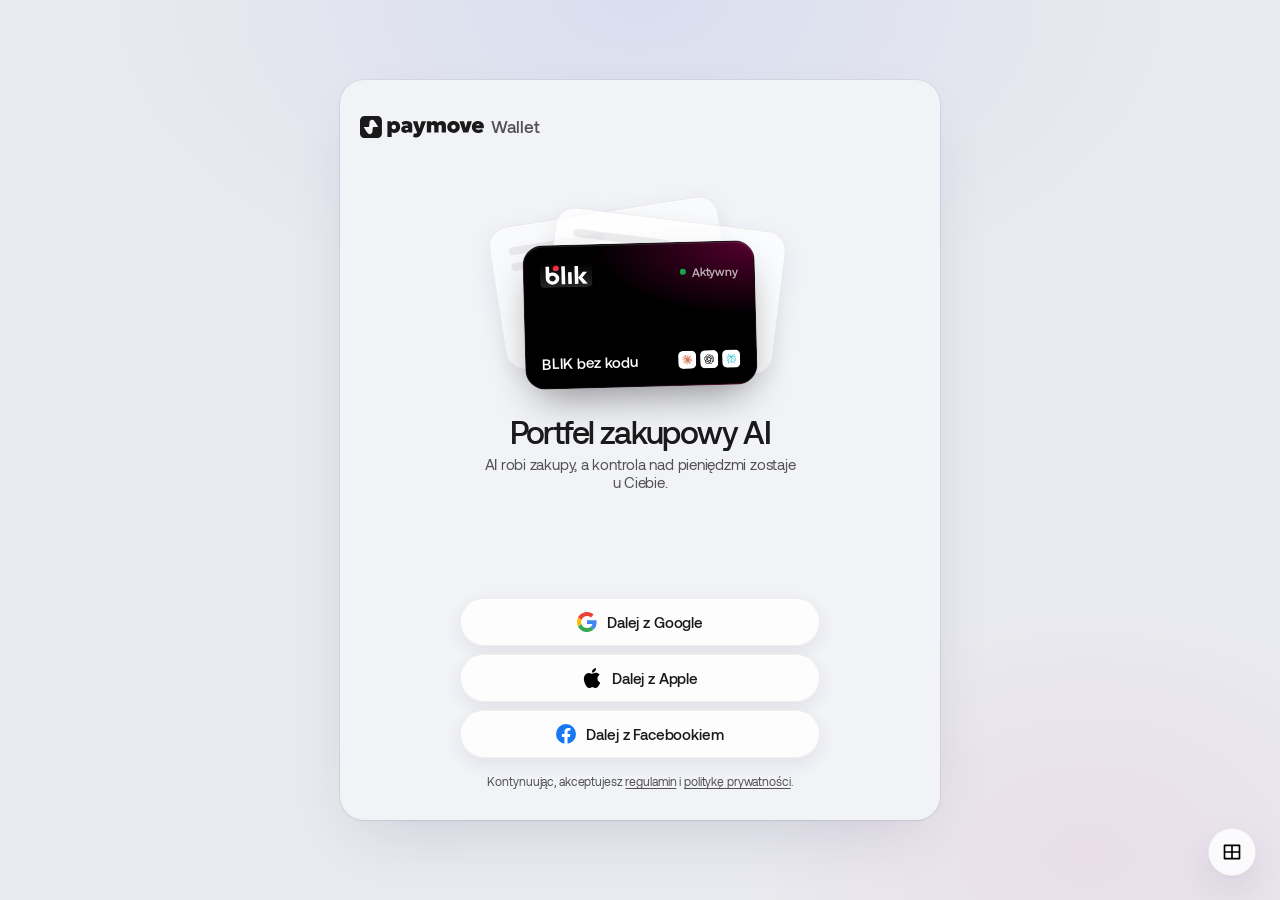
==== index.html @ 9ecf7378 "t416: finalny polish UI - kontrast bledow (token error), focus ring, tap targety, typografia PL (nbs" ====
<!DOCTYPE html>
<html lang="pl" data-typo="b">
<head>
<meta charset="utf-8">
<meta http-equiv="Cache-Control" content="no-cache, no-store, must-revalidate">
<meta http-equiv="Pragma" content="no-cache">
<meta http-equiv="Expires" content="0">
<meta name="viewport" content="width=device-width, initial-scale=1, viewport-fit=cover, interactive-widget=resizes-content">
<meta name="theme-color" content="#f2f3f7">
<meta name="robots" content="noindex, nofollow">
<meta name="description" content="Paymove Wallet: logowanie, onboarding z BLIK, portfel, historia zakupów botów, zwroty i limity.">
<title>Paymove Wallet</title>
<link rel="icon" type="image/svg+xml" href="assets/logos/sygnet.svg">
<link rel="stylesheet" href="css/fonts.css?v=1795222939">
<link rel="stylesheet" href="css/tokens.css?v=1795222939">
<link rel="stylesheet" href="css/typography.css?v=1795222939">
<link rel="stylesheet" href="css/base.css?v=1795222939">
<link rel="stylesheet" href="css/shell.css?v=1795222939">
<link rel="stylesheet" href="css/cards.css?v=1795222939">
<link rel="stylesheet" href="css/actions.css?v=1795222939">
<link rel="stylesheet" href="css/forms.css?v=1795222939">
<link rel="stylesheet" href="css/feedback.css?v=1795222939">
<link rel="stylesheet" href="css/chrome.css?v=1795222939">
<link rel="stylesheet" href="css/touch.css?v=1795222939">
<link rel="stylesheet" href="css/responsive.css?v=1795222939">
<link rel="stylesheet" href="css/animations.css?v=1795222939">
<link rel="stylesheet" href="css/shot.css?v=1795222939">
<link rel="stylesheet" href="css/checkout.css?v=1795222939">
<link rel="stylesheet" href="css/blik-button.css?v=1795222939">
<link rel="stylesheet" href="css/mobile-sheets.css?v=1795222939">
<link rel="stylesheet" href="css/mobile-onboarding.css?v=1795222939">
<link rel="stylesheet" href="css/mobile.css?v=1795222939">
<link rel="stylesheet" href="css/app-shell.css?v=1795222939">
<link rel="stylesheet" href="css/screens/auth.css?v=1795222939">
<link rel="stylesheet" href="css/screens/portfel.css?v=1795222939">
<link rel="stylesheet" href="css/screens/dane.css?v=1795222939">
<link rel="stylesheet" href="css/screens/historia.css?v=1795222939">
<link rel="stylesheet" href="css/screens/boty.css?v=1795222939">
<link rel="stylesheet" href="css/screens/limity.css?v=1795222939">
<link rel="stylesheet" href="css/screens/zakupy.css?v=1795222939">
<link rel="stylesheet" href="css/spacing.css?v=1795222939">
<link rel="stylesheet" href="css/motion.css?v=1795222939">
<link rel="stylesheet" href="css/polish.css?v=1795222939">
<link rel="stylesheet" href="css/onboarding-legacy.css?v=1795222939">
<script>
  /* Tryb zrzutów: ?shot=1 wyłącza animacje i panel Stany jeszcze przed pierwszym renderem */
  (function () {
    var q = location.search || '';
    if (/[?&]shot=1(&|$)/.test(q)) document.documentElement.classList.add('is-shot');
    else document.documentElement.classList.add('is-booting');
    /* Wariant typografii: ?typo=a|b|c (zapamiętany w sessionStorage), domyślnie z data-typo na <html> */
    var m = q.match(/[?&]typo=([abc])(&|$)/), t = null;
    try { if (m) sessionStorage.setItem('pm-typo', m[1]); t = sessionStorage.getItem('pm-typo'); } catch (e) { t = m && m[1]; }
    if (t) document.documentElement.setAttribute('data-typo', t);
  })();
</script>
</head>
<body>
<div id="app" class="app" data-app>
  <noscript>
    <div class="noscript">Prototyp wymaga włączonego JavaScriptu.</div>
  </noscript>
</div>

<script type="importmap">
  {
    "imports": {
      "./js/main.js": "./js/main.js?v=1795222939",
      "./js/data.js": "./js/data.js?v=1795222939",
      "./js/core/behaviors.js": "./js/core/behaviors.js?v=1795222939",
      "./js/core/components.js": "./js/core/components.js?v=1795222939",
      "./js/core/env.js": "./js/core/env.js?v=1795222939",
      "./js/core/events.js": "./js/core/events.js?v=1795222939",
      "./js/core/index.js": "./js/core/index.js?v=1795222939",
      "./js/core/motion.js": "./js/core/motion.js?v=1795222939",
      "./js/core/polish.js": "./js/core/polish.js?v=1795222939",
      "./js/core/overlay.js": "./js/core/overlay.js?v=1795222939",
      "./js/core/pm.js": "./js/core/pm.js?v=1795222939",
      "./js/core/router.js": "./js/core/router.js?v=1795222939",
      "./js/core/shell.js": "./js/core/shell.js?v=1795222939",
      "./js/core/state.js": "./js/core/state.js?v=1795222939",
      "./js/core/timers.js": "./js/core/timers.js?v=1795222939",
      "./js/core/util.js": "./js/core/util.js?v=1795222939",
      "./js/screens/auth.js": "./js/screens/auth.js?v=1795222939",
      "./js/screens/boty.js": "./js/screens/boty.js?v=1795222939",
      "./js/screens/dane.js": "./js/screens/dane.js?v=1795222939",
      "./js/screens/historia.js": "./js/screens/historia.js?v=1795222939",
      "./js/screens/limity.js": "./js/screens/limity.js?v=1795222939",
      "./js/screens/portfel.js": "./js/screens/portfel.js?v=1795222939",
      "./js/screens/zakupy.js": "./js/screens/zakupy.js?v=1795222939"
    }
  }
</script>
<script>
  /* import map (cache busting modułów) wymaga Safari 16.4+ / Chrome 89+ */
  if (!(window.HTMLScriptElement && HTMLScriptElement.supports && HTMLScriptElement.supports('importmap'))) {
    document.addEventListener('DOMContentLoaded', function () {
      document.getElementById('app').innerHTML = '<div class="noscript">Ta przeglądarka jest za stara. Zaktualizuj system lub użyj nowszej przeglądarki.</div>';
    });
  }
</script>
<link rel="modulepreload" href="js/data.js?v=1795222939">
<link rel="modulepreload" href="js/core/behaviors.js?v=1795222939">
<link rel="modulepreload" href="js/core/components.js?v=1795222939">
<link rel="modulepreload" href="js/core/env.js?v=1795222939">
<link rel="modulepreload" href="js/core/events.js?v=1795222939">
<link rel="modulepreload" href="js/core/index.js?v=1795222939">
<link rel="modulepreload" href="js/core/motion.js?v=1795222939">
<link rel="modulepreload" href="js/core/polish.js?v=1795222939">
<link rel="modulepreload" href="js/core/overlay.js?v=1795222939">
<link rel="modulepreload" href="js/core/pm.js?v=1795222939">
<link rel="modulepreload" href="js/core/router.js?v=1795222939">
<link rel="modulepreload" href="js/core/shell.js?v=1795222939">
<link rel="modulepreload" href="js/core/state.js?v=1795222939">
<link rel="modulepreload" href="js/core/timers.js?v=1795222939">
<link rel="modulepreload" href="js/core/util.js?v=1795222939">
<link rel="modulepreload" href="js/screens/auth.js?v=1795222939">
<link rel="modulepreload" href="js/screens/boty.js?v=1795222939">
<link rel="modulepreload" href="js/screens/dane.js?v=1795222939">
<link rel="modulepreload" href="js/screens/historia.js?v=1795222939">
<link rel="modulepreload" href="js/screens/limity.js?v=1795222939">
<link rel="modulepreload" href="js/screens/portfel.js?v=1795222939">
<link rel="modulepreload" href="js/screens/zakupy.js?v=1795222939">
<script type="module" src="js/main.js?v=1795222939"></script>
</body>
</html>
---- css/fonts.css ----
/* Fonty (Aeonik, IBM Plex Mono) */
/* ---------- fonty ---------- */
@font-face{font-family:"Aeonik";src:url("../fonts/Aeonik-Regular.woff2") format("woff2");font-weight:400;font-style:normal;font-display:swap}
@font-face{font-family:"Aeonik";src:url("../fonts/Aeonik-Medium.woff2") format("woff2");font-weight:500;font-style:normal;font-display:swap}
@font-face{font-family:"Aeonik";src:url("../fonts/Aeonik-Bold.woff2") format("woff2");font-weight:700;font-style:normal;font-display:swap}
@font-face{font-family:"IBM Plex Mono";src:url("../fonts/IBMPlexMono-Medium.ttf") format("truetype");font-weight:500;font-style:normal;font-display:swap}
@font-face{font-family:"IBM Plex Mono";src:url("../fonts/IBMPlexMono-SemiBold.ttf") format("truetype");font-weight:600;font-style:normal;font-display:swap}
@font-face{font-family:"IBM Plex Mono";src:url("../fonts/IBMPlexMono-Bold.ttf") format("truetype");font-weight:700;font-style:normal;font-display:swap}
---- css/tokens.css ----
/* Tokeny designu Paymove: kolory, cienie, promienie, kroje (custom properties) */
/* ---------- tokeny ---------- */
:root{
  --bg:#f2f3f7;
  --stage:#e9eaef;
  --card:rgba(255,255,255,.55);
  --card-hover:rgba(255,255,255,.75);
  --sheet:rgba(255,255,255,.72);
  --input:rgba(118,118,128,.08);
  --input-strong:rgba(118,118,128,.14);
  --chip:rgba(118,118,128,.12);
  --chip-hover:rgba(118,118,128,.18);
  --tp:#1a1a1a;
  --ts:#8e8e93;
  --cta:#1a1a1a;
  --on-cta:#ffffff;
  --ring:#8e8e93;
  --border:rgba(26,26,26,.06);
  --divider:rgba(0,0,0,.07);
  --tile-border:#ececef;
  --track:#d8d9de;
  --ok:#16a34a;
  --ok-tint:rgba(22,163,74,.12);
  --warn:#f26b2a;
  --warn-tint:rgba(242,107,42,.12);
  --err:#e5322d;
  --err-tint:rgba(229,50,45,.10);
  --accent:#2050f5;
  --accent-tint:rgba(32,80,245,.10);
  --off:#c7c7cc;
  --shadow-card:0 8px 24px rgba(31,41,82,.08),inset 0 1px 0 rgba(255,255,255,.8);
  --shadow-btn:0 6px 18px rgba(31,41,82,.08),inset 0 1px 0 rgba(255,255,255,.8);
  --shadow-cta:0 8px 20px rgba(0,0,0,.22),inset 0 1px 0 rgba(255,255,255,.25);
  --shadow-phone:0 0 0 1px var(--border),0 1px 2px rgba(31,41,82,.06),0 24px 48px -16px rgba(31,41,82,.16);
  --shadow-float:0 1px 2px rgba(31,41,82,.06),0 16px 40px -8px rgba(31,41,82,.22);
  --cta-grad:linear-gradient(180deg,#3a3a3e 0%,#0b0b0d 100%);
  --sans:"Aeonik","Helvetica Neue",Arial,sans-serif;
  --mono:"IBM Plex Mono",ui-monospace,Menlo,monospace;
  --r-pill:555px;--r-sheet:38px;--r-back:29px;--r-card:20px;--r-input:14px;--r-thumb:12px;--r-tile:10px;
  /* typografia: --t-<rozmiar>-<waga>-<interlinia> (Aeonik), --tm-... (IBM Plex Mono) */
  --t-12-500-16:500 12px/16px var(--sans);
  --t-13-400-18:400 13px/18px var(--sans);
  --t-14-400-20:400 14px/20px var(--sans);
  --t-14-500-20:500 14px/20px var(--sans);
  --t-15-400-22:400 15px/22px var(--sans);
  --t-15-500-20:500 15px/20px var(--sans);
  --t-16-400-22:400 16px/22px var(--sans);
  --t-16-500-22:500 16px/22px var(--sans);
  --t-18-500-24:500 18px/24px var(--sans);
  --tm-11-500-14:500 11px/14px var(--mono);
  --tm-11-500-16:500 11px/16px var(--mono);
  --tm-12-500-16:500 12px/16px var(--mono);
  /* ruch */
  --ease-out:cubic-bezier(.2,.8,.2,1);
  --ico-red:invert(25%) sepia(86%) saturate(3200%) hue-rotate(350deg) brightness(92%) contrast(95%);
  --ico-green:invert(45%) sepia(76%) saturate(560%) hue-rotate(95deg) brightness(92%) contrast(90%);
  --ico-orange:invert(55%) sepia(80%) saturate(1900%) hue-rotate(345deg) brightness(98%) contrast(92%);
  --ico-blue:invert(23%) sepia(93%) saturate(4385%) hue-rotate(229deg) brightness(97%) contrast(98%);
  --ico-grey:invert(62%) sepia(5%) saturate(300%) hue-rotate(200deg) brightness(92%);
}
---- css/typography.css ----
/* Typografia: tokeny ról tekstu, warianty A/B/C (html[data-typo]) – opis: ds-typografia/design-system.md */
:root{
/* kolory hierarchii z /workspace/figma/colors/tokens.json, motyw Porcelain Metal (text-secondary 7.3:1, text-tertiary 5.3:1 na #f2f3f7) */
--text-secondary:#525256;--text-tertiary:#68696C;
--tx-1:var(--tp);--tx-2:var(--text-secondary);--tx-3:var(--text-tertiary);--ts:var(--tx-2);
--t-display:500 40px/40px var(--sans);--tr-display:-0.06em;
--t-h1:500 32px/32px var(--sans);--tr-h1:-0.06em;
--t-h2:500 24px/24px var(--sans);--tr-h2:-0.06em;
--t-title:500 16px/19px var(--sans);--tr-title:-0.02em;
--t-callout:400 16px/19px var(--sans);--tr-callout:-0.02em;
--t-body:400 14px/17px var(--sans);--tr-body:-0.02em;
--t-body-strong:500 14px/17px var(--sans);--tr-body-strong:-0.02em;
--t-caption:400 12px/14px var(--sans);--tr-caption:-0.02em;
--t-label:500 12px/14px var(--sans);--tr-label:-0.02em;
--t-eyebrow:500 14px/17px var(--sans);--tr-eyebrow:-0.02em;
--t-amount-xl:500 40px/40px var(--sans);--tr-amount-xl:-0.06em;
--t-amount:500 16px/19px var(--sans);--tr-amount:-0.02em;
--t-amount-sm:500 40px/40px var(--sans);--tr-amount-sm:-0.06em;
--t-code:500 16px/20px var(--mono);--tr-code:0.02em;
--t-code-lg:500 24px/28px var(--mono);--tr-code-lg:0.04em;
--t-code-sm:500 13px/16px var(--mono);--tr-code-sm:0.02em;
--t-btn:500 16px/22px var(--sans);--tr-btn:-0.02em;
--t-btn-sm:500 14px/20px var(--sans);--tr-btn-sm:-0.02em;
--t-tab:500 12px/16px var(--sans);--tr-tab:-0.02em;
--t-input:400 16px/22px var(--sans);--tr-input:-0.02em;
}
html[data-typo="b"]{
--t-display:500 32px/32px var(--sans);--tr-display:-0.05em;
--t-h1:500 24px/24px var(--sans);--tr-h1:-0.04em;
--t-h2:500 18px/20px var(--sans);--tr-h2:-0.03em;
--t-title:500 15px/18px var(--sans);--tr-title:-0.02em;
--t-callout:400 15px/18px var(--sans);--tr-callout:-0.015em;
--t-body:400 14px/17px var(--sans);--tr-body:-0.01em;
--t-body-strong:500 14px/17px var(--sans);--tr-body-strong:-0.01em;
--t-caption:400 12px/14px var(--sans);--tr-caption:-0.01em;
--t-label:500 12px/14px var(--sans);--tr-label:-0.01em;
--t-eyebrow:500 12px/14px var(--sans);--tr-eyebrow:0em;
--t-amount-xl:500 32px/32px var(--sans);--tr-amount-xl:-0.05em;
--t-amount:500 15px/18px var(--sans);--tr-amount:-0.02em;
--t-amount-sm:500 32px/32px var(--sans);--tr-amount-sm:-0.05em;
--t-code:500 16px/20px var(--mono);--tr-code:0.02em;
--t-code-lg:500 22px/26px var(--mono);--tr-code-lg:0.04em;
--t-code-sm:500 12px/16px var(--mono);--tr-code-sm:0.02em;
--t-btn:500 15px/22px var(--sans);--tr-btn:-0.01em;
--t-btn-sm:500 14px/20px var(--sans);--tr-btn-sm:-0.01em;
--t-tab:500 12px/16px var(--sans);--tr-tab:-0.01em;
--t-input:400 16px/22px var(--sans);--tr-input:-0.01em;
}
html[data-typo="c"]{
--t-display:500 48px/48px var(--sans);--tr-display:-0.06em;
--t-h1:500 36px/36px var(--sans);--tr-h1:-0.05em;
--t-h2:500 24px/26px var(--sans);--tr-h2:-0.04em;
--t-title:500 16px/20px var(--sans);--tr-title:-0.02em;
--t-callout:400 16px/22px var(--sans);--tr-callout:-0.01em;
--t-body:400 14px/20px var(--sans);--tr-body:-0.01em;
--t-body-strong:500 14px/20px var(--sans);--tr-body-strong:-0.01em;
--t-caption:400 11px/14px var(--sans);--tr-caption:0.01em;
--t-label:500 12px/16px var(--sans);--tr-label:0em;
--t-eyebrow:500 11px/14px var(--mono);--tr-eyebrow:0.06em;
--t-amount-xl:500 48px/48px var(--sans);--tr-amount-xl:-0.06em;
--t-amount:500 16px/20px var(--sans);--tr-amount:-0.02em;
--t-amount-sm:500 24px/24px var(--sans);--tr-amount-sm:-0.04em;
--t-code:500 16px/20px var(--mono);--tr-code:0.02em;
--t-code-lg:500 28px/32px var(--mono);--tr-code-lg:0.06em;
--t-code-sm:500 12px/16px var(--mono);--tr-code-sm:0.02em;
--t-btn:500 16px/22px var(--sans);--tr-btn:-0.01em;
--t-btn-sm:500 14px/20px var(--sans);--tr-btn-sm:-0.01em;
--t-tab:500 12px/16px var(--sans);--tr-tab:0em;
--t-input:400 16px/22px var(--sans);--tr-input:-0.01em;
}
---- css/base.css ----
/* Reset i baza */
/* ---------- baza ---------- */
*{box-sizing:border-box}
html,body{margin:0;height:100%;background:var(--bg)}
body{font-family:var(--sans);color:var(--tp);-webkit-font-smoothing:antialiased;-moz-osx-font-smoothing:grayscale;-webkit-tap-highlight-color:transparent;overflow:hidden}
button,input,textarea,select,output{font-family:inherit;color:inherit}
button{cursor:pointer}
a{color:inherit}
img{display:block;max-width:100%}
h1,h2,h3,p{margin:0}
.noscript{padding:24px;font:var(--t-title);letter-spacing:var(--tr-title)}
:focus-visible{outline:2px solid var(--tp);outline-offset:2px}
::selection{background:rgba(26,26,26,.12)}
.sr-only{position:absolute;width:1px;height:1px;padding:0;margin:-1px;overflow:hidden;clip:rect(0,0,0,0);white-space:nowrap;border:0}
/* brak opóźnienia dotyku i podwójnego tapnięcia-zoomu na kontrolkach */
a,button,input,select,textarea,label,[role="button"],[role="switch"]{touch-action:manipulation}
---- css/shell.css ----
/* Shell: stage, device, view, nagłówek, treść */
/* ---------- shell ---------- */
.app{position:relative;min-height:100%;height:100%}
.stage{position:relative;height:100%;display:flex;flex-direction:column;align-items:center}
.device{position:relative;width:100%;height:100%;display:flex;flex-direction:column;overflow:hidden;background:var(--bg);isolation:isolate}
.statusbar{flex:none;height:max(12px,env(safe-area-inset-top));display:flex;align-items:center;justify-content:space-between;padding:0 28px 0 36px}
.statusbar>*{visibility:hidden}
.show-statusbar .statusbar>*{visibility:visible}
.sb-time{font:500 17px/22px var(--sans);letter-spacing:-.01em}
.sb-icons{display:flex;align-items:center;gap:6px}
.view{position:relative;flex:1;min-height:0;display:flex;flex-direction:column}
.screen{position:relative;flex:1;min-height:0;display:flex;flex-direction:column}
/* fade ekranu tylko przy starcie aplikacji; przy zmianie ekranu bez przyciemnienia (miganie) */
.is-booting .screen{animation:pm-fade .22s ease both}
.screen--ok{background:radial-gradient(120% 55% at 50% 0%,rgba(22,163,74,.14) 0%,rgba(22,163,74,0) 62%),var(--bg)}
.screen--fail{background:radial-gradient(120% 55% at 50% 0%,rgba(229,50,45,.12) 0%,rgba(229,50,45,0) 62%),var(--bg)}
.screen--pending{background:radial-gradient(120% 55% at 50% 0%,rgba(242,107,42,.12) 0%,rgba(242,107,42,0) 62%),var(--bg)}
.screen--accent{background:radial-gradient(120% 55% at 50% 0%,rgba(32,80,245,.12) 0%,rgba(106,207,251,.08) 40%,rgba(255,255,255,0) 66%),var(--bg)}

/* nagłówek z logo */
.hdr{flex:none;display:flex;align-items:center;gap:12px;height:48px;padding:0 16px}
.hdr-logo{height:18px;width:auto}
.hdr-back{width:36px;height:36px;flex:none;border-radius:50%;display:grid;place-items:center;border:1px solid var(--border);background:var(--card);box-shadow:var(--shadow-btn);text-decoration:none}
.hdr-back:hover{background:var(--card-hover)}
.hdr .ex-tag{margin-left:auto}
.ex-tag{font:var(--tm-11-500-16);letter-spacing:.02em;color:var(--ts);white-space:nowrap}

/* treść */
.content{flex:1;min-height:0;overflow-y:auto;overflow-x:hidden;padding:8px 16px 24px;display:flex;flex-direction:column;gap:16px;scrollbar-width:none;-webkit-overflow-scrolling:touch;overscroll-behavior:contain}
.content::-webkit-scrollbar{display:none}
.content--center{justify-content:center}
.content--top{padding-top:24px}
.title{font:var(--t-h1);letter-spacing:var(--tr-h1)}
.title-row{display:flex;align-items:center;justify-content:space-between;gap:12px}
.lead-text{font:var(--t-callout);letter-spacing:var(--tr-callout);color:var(--ts)}
.display{font:var(--t-display);letter-spacing:var(--tr-display)}
.h-sheet{font:var(--t-h2);letter-spacing:var(--tr-h2)}
.big-amount{font:var(--t-amount-xl);letter-spacing:var(--tr-amount-xl);font-variant-numeric:tabular-nums}
.sec{display:flex;flex-direction:column;gap:8px}
.sec-h{display:flex;justify-content:space-between;align-items:baseline;gap:12px;font:var(--t-title);letter-spacing:var(--tr-title)}
.sec-h .count{font:var(--t-body);letter-spacing:var(--tr-body);color:var(--ts)}
.sec-h .tag{font:var(--t-label);letter-spacing:var(--tr-label);color:var(--ts)}
.sec-h a,.sec-h .link{font:var(--t-body-strong);letter-spacing:var(--tr-body-strong);color:var(--ts);text-decoration:none}
.sec-h a:hover,.sec-h .link:hover{color:var(--tp)}
.stack{display:flex;flex-direction:column;gap:16px}
.stack-4{display:flex;flex-direction:column;gap:4px}
.stack-8{display:flex;flex-direction:column;gap:8px}
.stack-12{display:flex;flex-direction:column;gap:12px}
.stack-24{display:flex;flex-direction:column;gap:24px}
.hstack{display:flex;align-items:center;gap:8px}
.spacer{flex:1}
.mt-auto{margin-top:auto}
.text-c{text-align:center}
.text-s{color:var(--ts)}
.text-err{color:var(--err)}
.text-ok{color:var(--ok)}
.nowrap{white-space:nowrap}
.mono{font-family:var(--mono)}
.link{border:0;background:none;padding:0;font:var(--t-body-strong);letter-spacing:var(--tr-body-strong);color:var(--tp);text-decoration:underline;text-underline-offset:3px;text-decoration-color:rgba(26,26,26,.3);cursor:pointer}
.link:hover{text-decoration-color:var(--tp)}
.link.is-disabled,.link:disabled{color:var(--ts);text-decoration:none;pointer-events:none}
---- css/cards.css ----
/* Ikony, karty glass, wiersze, profil, marka */
/* ---------- ikony ---------- */
.ico{display:block;width:20px;height:20px;flex:none;object-fit:contain}
.ico-s{width:14px;height:14px}
.ico-l{width:24px;height:24px}
.ico--muted{opacity:.45}
.ico--inv{filter:invert(1)}
.ico--red{filter:var(--ico-red)}
.ico--green{filter:var(--ico-green)}
.ico--orange{filter:var(--ico-orange)}
.ico--grey{filter:var(--ico-grey)}

/* ---------- karta (glass) i wiersze ---------- */
.card{position:relative;background:var(--card);border:1px solid var(--border);border-radius:var(--r-card);box-shadow:var(--shadow-card)}
.pad{padding:16px}
.card.pad{display:flex;flex-direction:column;gap:12px}
.list{display:flex;flex-direction:column;gap:8px}
.row{display:flex;align-items:center;gap:12px;padding:14px 16px;min-width:0}
.row + .row,.divide{border-top:1px solid var(--divider)}
a.row,button.row{width:100%;border:0;background:transparent;text-align:left;text-decoration:none;color:inherit;font:inherit;cursor:pointer;transition:background .15s ease}
a.row:hover,button.row:hover{background:rgba(255,255,255,.45)}
.card>.row:first-child{border-top-left-radius:19px;border-top-right-radius:19px}
.card>.row:last-child{border-bottom-left-radius:19px;border-bottom-right-radius:19px}
.row-chev{width:16px;height:16px;flex:none;opacity:.35}
.grow{flex:1;min-width:0}
.name{font:var(--t-title);letter-spacing:var(--tr-title)}
.meta{font:var(--t-body);letter-spacing:var(--tr-body);color:var(--ts)}
.mono-s{font:var(--t-caption);letter-spacing:var(--tr-caption);color:var(--ts)}
.ellipsis{white-space:nowrap;overflow:hidden;text-overflow:ellipsis}
.right{display:flex;flex-direction:column;align-items:flex-end;gap:2px;flex:none}
.amount{font:var(--t-amount);letter-spacing:var(--tr-amount);font-variant-numeric:tabular-nums;white-space:nowrap}
.muted{color:var(--ts)}
.strike{text-decoration:line-through;text-decoration-color:rgba(142,142,147,.6)}
.thumb{width:44px;height:44px;border-radius:var(--r-thumb);background:var(--input-strong);display:grid;place-items:center;flex:none;color:var(--tp)}
.thumb .ico{width:20px;height:20px}
.thumb--sm{width:36px;height:36px;border-radius:10px}
.item-foot{padding:12px 16px 14px;border-top:1px solid var(--divider)}
.item-foot .chip{width:100%;height:36px}
.by{display:inline-flex;align-items:center;gap:6px;font:var(--t-caption);letter-spacing:var(--tr-caption);color:var(--ts);white-space:nowrap}
.by .tile{border-radius:5px}

/* ---------- profil ---------- */
.profile{display:flex;gap:16px;align-items:center}
.card.pad.profile{flex-direction:row}
.avatar{width:56px;height:56px;border-radius:50%;background:var(--cta);color:var(--on-cta);display:grid;place-items:center;font:var(--t-title);letter-spacing:var(--tr-title);flex:none}
.pname{font:var(--t-h2);letter-spacing:var(--tr-h2)}
.pstack{display:flex;flex-direction:column;gap:2px;align-items:flex-start;min-width:0}
.pstack .badge{margin-top:6px}
.plate{font:var(--t-code);letter-spacing:var(--tr-code);text-transform:uppercase}

/* ---------- logowanie, marka, statusy ---------- */
.brand{display:flex;flex-direction:column;gap:24px}
.brand-logo{height:32px;width:auto;align-self:flex-start}
.brand-sygnet{width:48px;height:48px}
.duo{display:flex;align-items:center;gap:10px}
.duo-dots{display:flex;gap:4px}
.duo-dots i{width:4px;height:4px;border-radius:50%;background:var(--off)}
.status-hero{display:flex;flex-direction:column;align-items:flex-start;gap:16px}
.status-hero--c{align-items:center;text-align:center}
.status-ico{width:56px;height:56px;border-radius:50%;display:grid;place-items:center;flex:none;background:#fff;border:1px solid var(--border);box-shadow:var(--shadow-card)}
.status-ico .ico{width:28px;height:28px}
.status-ico--ok{background:var(--ok)}
.status-ico--ok .ico,.status-ico--fail .ico{filter:invert(1)}
.status-ico--fail{background:var(--err)}
.status-ico--pending{background:#fff}
.steps{list-style:none;margin:0;padding:0;display:flex;flex-direction:column;gap:12px;counter-reset:st}
.steps li{display:flex;gap:12px;align-items:flex-start;font:var(--t-body);letter-spacing:var(--tr-body);counter-increment:st}
.steps li::before{content:counter(st);width:24px;height:24px;flex:none;border-radius:50%;background:var(--chip);display:grid;place-items:center;font:var(--t-label);letter-spacing:var(--tr-label);color:var(--tp)}
.checks{display:flex;flex-direction:column}
.check-row{display:flex;align-items:center;gap:12px;padding:12px 16px}
.check-row + .check-row{border-top:1px solid var(--divider)}
---- css/actions.css ----
/* Chips, badge, przyciski, pasek CTA */
/* ---------- chips i przyciski tekstowe ---------- */
.chip{display:inline-flex;align-items:center;justify-content:center;gap:6px;height:32px;padding:0 14px;border-radius:999px;border:0;background:var(--chip);font:var(--t-btn-sm);letter-spacing:var(--tr-btn-sm);color:var(--tp);flex:none;text-decoration:none;white-space:nowrap;transition:background .15s ease,color .15s ease}
.chip:hover{background:var(--chip-hover)}
.chip.is-active,.chip[aria-pressed="true"],.chip[aria-selected="true"]{background:var(--cta);color:var(--on-cta)}
.chip.is-active .ico{filter:invert(1)}
.chip--edit{gap:6px}
.chip--edit .ico{width:14px;height:14px}
.chips{display:flex;gap:8px;overflow-x:auto;margin:-4px -16px;padding:6px 16px;scrollbar-width:none}
.chips::-webkit-scrollbar{display:none}
.chip-bot{width:40px;height:40px;padding:0;border-radius:12px;border:0;background:transparent;display:grid;place-items:center;flex:none;opacity:.55;transition:opacity .15s ease,box-shadow .15s ease}
.chip-bot:hover{opacity:.85}
.chip-bot.is-active,.chip-bot[aria-pressed="true"]{opacity:1;box-shadow:0 0 0 2px var(--tp)}
.textbtn{border:0;background:none;padding:6px 0;font:var(--t-btn-sm);letter-spacing:var(--tr-btn-sm);color:var(--ts);flex:none;text-decoration:none;cursor:pointer}
.textbtn:hover{color:var(--tp)}
.textbtn--danger{color:var(--err)}
.textbtn--danger:hover{color:var(--err);opacity:.8}

/* ---------- badge statusu ---------- */
.badge{display:inline-flex;align-items:center;gap:6px;height:24px;padding:0 10px 0 8px;border-radius:999px;background:var(--chip);font:var(--t-label);letter-spacing:var(--tr-label);color:var(--tp);white-space:nowrap;flex:none}
.badge .ico{width:14px;height:14px}
.badge .dot{width:6px;height:6px;border-radius:50%;background:var(--off);flex:none}
.dot{display:inline-block;width:6px;height:6px;border-radius:50%;background:var(--ok);flex:none}
.dot.off{background:var(--off)}
.badge--ok{background:var(--ok-tint)}
.badge--ok .dot{background:var(--ok)}
.badge--ok .ico{filter:var(--ico-green)}
.badge--pending{background:var(--warn-tint)}
.badge--pending .dot{background:var(--warn);animation:pm-pulse 1.4s ease-in-out infinite}
.badge--fail{background:var(--err-tint)}
.badge--fail .dot{background:var(--err)}
.badge--cancel{background:var(--chip);color:var(--ts)}
.badge--cancel .dot{background:var(--off)}
.badge--refund{background:var(--accent-tint)}
.badge--refund .dot{background:var(--accent)}
.badge--plain{background:transparent;padding:0;height:16px;color:var(--ts)}
.status{display:inline-flex;align-items:center;gap:6px;font:var(--t-label);letter-spacing:var(--tr-label);color:var(--ts);white-space:nowrap}

/* ---------- przyciski ---------- */
.btn{position:relative;display:inline-flex;align-items:center;justify-content:center;gap:8px;height:58px;padding:0 24px;border-radius:var(--r-pill);border:1px solid transparent;background:transparent;font:var(--t-btn);letter-spacing:var(--tr-btn);color:var(--tp);text-decoration:none;white-space:nowrap;cursor:pointer;user-select:none;transition:filter .15s ease,opacity .15s ease,transform .1s ease,background .15s ease}
.btn:active{transform:scale(.985)}
.btn--primary{border-color:rgba(255,255,255,.12);background:var(--cta-grad);color:var(--on-cta);box-shadow:var(--shadow-cta)}
.btn--primary:hover{filter:brightness(1.12)}
.btn--primary .ico{filter:invert(1)}
.btn--secondary{border-color:var(--border);background:var(--card);box-shadow:var(--shadow-btn);color:var(--tp)}
.btn--secondary:hover{background:var(--card-hover)}
.btn--ghost{height:48px;background:transparent;color:var(--tp)}
.btn--ghost:hover{background:var(--chip)}
.btn--danger{height:48px;background:transparent;color:var(--err)}
.btn--danger:hover{background:var(--err-tint)}
.btn--danger .ico{filter:var(--ico-red)}
.btn--danger-solid{background:var(--err);color:#fff;box-shadow:0 8px 20px rgba(229,50,45,.24)}
.btn--danger-solid .ico{filter:invert(1)}
.btn--block{width:100%}
.btn--sm{height:40px;padding:0 16px;font:var(--t-btn-sm);letter-spacing:var(--tr-btn-sm)}
.btn--icon{width:58px;padding:0;flex:none;border-radius:var(--r-back)}
.btn--icon.btn--sm{width:40px;border-radius:20px}
.btn:disabled,.btn.is-disabled{opacity:.4;pointer-events:none;box-shadow:none}
.btn.is-loading{color:transparent!important;pointer-events:none}
.btn.is-loading .ico{visibility:hidden}
.btn.is-loading::after{content:"";position:absolute;left:50%;top:50%;width:20px;height:20px;margin:-10px 0 0 -10px;border-radius:50%;border:2px solid rgba(26,26,26,.18);border-top-color:var(--tp);animation:pm-spin .8s linear infinite}
.btn--primary.is-loading::after,.btn--danger-solid.is-loading::after{border-color:rgba(255,255,255,.28);border-top-color:#fff}
.glassbtn{height:58px;border-radius:var(--r-back);border:1px solid var(--border);background:var(--card);box-shadow:var(--shadow-btn);display:flex;align-items:center;justify-content:center;gap:8px;font:var(--t-btn);letter-spacing:var(--tr-btn);color:var(--tp);text-decoration:none}
.back{width:58px;flex:none;padding:0}
.wide{width:100%}

/* ---------- dolny pasek CTA ---------- */
.cta-bar{flex:none;display:flex;flex-direction:column;gap:16px;padding:16px;padding-bottom:max(16px,env(safe-area-inset-bottom))}
.device:not(.has-tabbar) .cta-bar{padding-bottom:max(24px,env(safe-area-inset-bottom))}
.act-row{display:flex;gap:12px}
.act-row .btn--primary,.act-row .btn--secondary:not(.btn--icon),.act-row .btn--danger-solid{flex:1;min-width:0}
.legal{margin:0;text-align:center;font:var(--t-caption);letter-spacing:var(--tr-caption);color:var(--ts)}
.sum{display:flex;justify-content:space-between;align-items:baseline;gap:12px}
.sum-label{font:var(--t-title);letter-spacing:var(--tr-title)}
.sum-val{font:var(--t-h2);letter-spacing:var(--tr-h2);font-variant-numeric:tabular-nums}
---- css/forms.css ----
/* Pola formularzy, segmented, toggle, suwak, radio, klucz-wartość */
/* ---------- pola ---------- */
.field{display:flex;flex-direction:column;gap:8px;min-width:0}
.field-label{font:var(--t-body-strong);letter-spacing:var(--tr-body-strong)}
.field-top{display:flex;justify-content:space-between;align-items:baseline;gap:12px}
.input{width:100%;height:52px;padding:0 16px;border:0;border-radius:var(--r-input);background:var(--input);font:var(--t-input);letter-spacing:var(--tr-input);color:var(--tp);outline:0;transition:box-shadow .15s ease,background .15s ease;-webkit-appearance:none;appearance:none}
.input::placeholder{color:var(--ts);opacity:1}
.input:focus{box-shadow:0 0 0 2px var(--tp);background:rgba(255,255,255,.7)}
.input:disabled,.textarea:disabled{opacity:.5;cursor:not-allowed}
.input--mono{font:var(--t-code);letter-spacing:var(--tr-code);text-transform:uppercase}
.input--mono::placeholder{text-transform:none;font:var(--t-input);letter-spacing:var(--tr-input)}
.input-row{display:grid;grid-template-columns:120px 1fr;gap:8px}
.textarea{display:block;width:100%;min-height:140px;padding:16px;border:1px solid var(--border);border-radius:var(--r-card);background:var(--card);box-shadow:var(--shadow-card);font:var(--t-input);letter-spacing:var(--tr-input);color:var(--tp);resize:none;outline:0}
.textarea::placeholder{color:var(--ts)}
.textarea:focus{box-shadow:var(--shadow-card),0 0 0 2px var(--tp)}
.is-error .input,.input.is-error{box-shadow:0 0 0 1.5px var(--err);background:var(--err-tint)}
.is-error .input:focus,.input.is-error:focus{box-shadow:0 0 0 2px var(--err)}
.is-error .textarea,.textarea.is-error{box-shadow:var(--shadow-card),0 0 0 1.5px var(--err)}
.hint{margin:0;font:var(--t-body);letter-spacing:var(--tr-body);color:var(--ts)}
.error-msg{margin:0;display:flex;align-items:center;gap:6px;font:var(--t-body-strong);letter-spacing:var(--tr-body-strong);color:var(--err)}
.error-msg .ico{width:16px;height:16px;filter:var(--ico-red)}
.counter{font:var(--t-caption);letter-spacing:var(--tr-caption);color:var(--ts);text-align:right}

/* pole kwoty z jednostką */
.money{display:flex;align-items:center;gap:8px;height:48px;padding:0 16px;border-radius:12px;background:var(--input);transition:opacity .2s ease,box-shadow .15s ease}
.money input{flex:1;min-width:0;width:100%;border:0;outline:0;background:transparent;font:var(--t-input);font-weight:500;letter-spacing:var(--tr-input);color:var(--tp);padding:0;font-variant-numeric:tabular-nums}
.money span{font:var(--t-input);letter-spacing:var(--tr-input);color:var(--ts)}
.money:focus-within{box-shadow:0 0 0 2px var(--tp)}
.money.is-error{box-shadow:0 0 0 1.5px var(--err);background:var(--err-tint)}
.money.off,.money.is-disabled{opacity:.4;pointer-events:none}
.money--sm{width:124px;flex:none;height:44px;padding:0 12px}

/* ---------- segmented control ---------- */
.seg{display:flex;gap:2px;padding:3px;border-radius:12px;background:var(--chip)}
.seg-item{flex:1;min-width:0;height:36px;padding:0 12px;border:0;border-radius:9px;background:transparent;font:var(--t-btn-sm);letter-spacing:var(--tr-btn-sm);color:var(--ts);text-decoration:none;display:flex;align-items:center;justify-content:center;white-space:nowrap;cursor:pointer;transition:background .15s ease,color .15s ease,box-shadow .15s ease}
.seg-item:hover{color:var(--tp)}
.seg-item.is-active,.seg-item[aria-selected="true"],.seg-item[aria-checked="true"]{background:#fff;color:var(--tp);box-shadow:0 3px 8px rgba(0,0,0,.08),0 1px 1px rgba(0,0,0,.04)}

/* ---------- toggle ---------- */
.toggle,.switch{width:51px;height:31px;border-radius:999px;border:0;padding:0;background:rgba(120,120,128,.16);position:relative;flex:none;cursor:pointer;transition:background .2s ease}
.toggle::after,.switch::after{content:"";position:absolute;top:2px;left:2px;width:27px;height:27px;border-radius:50%;background:#fff;box-shadow:0 3px 8px rgba(0,0,0,.15),0 1px 1px rgba(0,0,0,.16);transition:transform .2s ease}
.toggle[aria-checked="true"],.switch[aria-checked="true"]{background:var(--tp)}
.toggle[aria-checked="true"]::after,.switch[aria-checked="true"]::after{transform:translateX(20px)}
.toggle:disabled{opacity:.4;cursor:not-allowed}
.toggle-row,.tog{display:flex;align-items:center;justify-content:space-between;gap:12px}

/* ---------- suwak ---------- */
.range,.rng{-webkit-appearance:none;appearance:none;display:block;width:100%;height:28px;margin:0;background:transparent;--p:20%;cursor:pointer}
.range:focus,.rng:focus{outline:none}
.range::-webkit-slider-runnable-track,.rng::-webkit-slider-runnable-track{height:4px;border-radius:2px;background:linear-gradient(90deg,var(--tp) 0,var(--tp) var(--p),var(--track) var(--p),var(--track) 100%)}
.range::-webkit-slider-thumb,.rng::-webkit-slider-thumb{-webkit-appearance:none;width:24px;height:24px;margin-top:-10px;border-radius:50%;background:#fff;border:1px solid rgba(0,0,0,.08);box-shadow:0 2px 6px rgba(31,41,82,.18)}
.range:focus-visible::-webkit-slider-thumb,.rng:focus-visible::-webkit-slider-thumb{box-shadow:0 0 0 4px rgba(26,26,26,.18),0 2px 6px rgba(31,41,82,.18)}
.range::-moz-range-track,.rng::-moz-range-track{height:4px;border-radius:2px;background:var(--track)}
.range::-moz-range-progress,.rng::-moz-range-progress{height:4px;border-radius:2px;background:var(--tp)}
.range::-moz-range-thumb,.rng::-moz-range-thumb{width:22px;height:22px;border-radius:50%;background:#fff;border:1px solid rgba(0,0,0,.08);box-shadow:0 2px 6px rgba(31,41,82,.18)}
.range.is-error::-webkit-slider-runnable-track{background:linear-gradient(90deg,var(--err) 0,var(--err) var(--p),var(--track) var(--p),var(--track) 100%)}
.range.is-error::-moz-range-progress{background:var(--err)}
.range:disabled{opacity:.4;cursor:not-allowed}

/* limity i pole kwoty zsynchronizowane */
.lim{padding:16px;display:flex;flex-direction:column;gap:8px}
.lim-h{display:flex;align-items:center;justify-content:space-between;gap:12px}
.lim-h .who{display:flex;align-items:center;gap:10px;min-width:0}
.val{font:var(--t-amount);letter-spacing:var(--tr-amount);font-variant-numeric:tabular-nums;white-space:nowrap}
.amount-field{display:flex;flex-direction:column;gap:8px}
.amount-field-row{display:flex;align-items:center;gap:12px}
.amount-field-row .range{flex:1;min-width:0}
.amount-field.is-error .error-msg{display:flex}

/* ---------- radio ---------- */
.radio-list{display:flex;flex-direction:column}
.radio-list.card{overflow:hidden}
.radio-list.is-error{box-shadow:var(--shadow-card),0 0 0 1.5px var(--err)}
.radio-row{display:flex;align-items:center;gap:12px;padding:14px 16px;cursor:pointer;font:var(--t-title);letter-spacing:var(--tr-title);transition:background .15s ease}
.radio-row:hover{background:rgba(255,255,255,.45)}
.radio-row + .radio-row{border-top:1px solid var(--divider)}
.radio,.radio-row input[type="radio"]{-webkit-appearance:none;appearance:none;width:22px;height:22px;margin:0;flex:none;border-radius:50%;border:1.5px solid var(--ring);background:transparent;cursor:pointer;transition:background .15s ease,border-color .15s ease,box-shadow .15s ease}
.radio:checked,.radio-row input[type="radio"]:checked{border-color:var(--tp);background:var(--tp);box-shadow:inset 0 0 0 4.5px #fff}
.radio:disabled,.radio-row input[type="radio"]:disabled{opacity:.4}
.radio-row.is-disabled{pointer-events:none;opacity:.5}

/* ---------- klucz-wartość ---------- */
.kv{display:flex;flex-direction:column;margin:0}
.kv-row{display:flex;justify-content:space-between;align-items:center;gap:16px;padding:14px 16px;min-width:0}
.kv-row + .kv-row{border-top:1px solid var(--divider)}
.kv dt,.kv .k{font:var(--t-body);letter-spacing:var(--tr-body);color:var(--ts);flex:none}
.kv dd,.kv .v{margin:0;font:var(--t-title);letter-spacing:var(--tr-title);text-align:right;min-width:0;display:flex;align-items:center;justify-content:flex-end;gap:8px;font-variant-numeric:tabular-nums}
.kv dd.mono,.kv .v.mono{font:var(--t-code-sm);letter-spacing:var(--tr-code-sm);word-break:break-all}
---- css/feedback.css ----
/* Oś statusu, banner, kafelki, kod, spinner, pusty stan, sheet, toast */
/* ---------- oś statusu ---------- */
.timeline{list-style:none;margin:0;padding:16px;display:flex;flex-direction:column}
.tl-item{position:relative;padding:0 0 18px 30px;min-height:20px}
.tl-item:last-child{padding-bottom:0}
.tl-item::before{content:"";position:absolute;left:0;top:4px;width:12px;height:12px;border-radius:50%;border:2px solid var(--track);background:var(--bg);box-sizing:border-box;z-index:1}
.tl-item::after{content:"";position:absolute;left:5px;top:18px;bottom:-2px;width:2px;border-radius:1px;background:var(--track)}
.tl-item:last-child::after{display:none}
.tl-item.is-done::before{background:var(--tp);border-color:var(--tp)}
.tl-item.is-done::after{background:var(--tp)}
.tl-item.is-current::before{background:#fff;border-color:var(--tp);box-shadow:0 0 0 4px rgba(26,26,26,.08);animation:pm-pulse 1.4s ease-in-out infinite}
.tl-item.is-fail::before{background:var(--err);border-color:var(--err)}
.tl-item.is-warn::before{background:var(--warn);border-color:var(--warn)}
.tl-item.is-refund::before{background:var(--accent);border-color:var(--accent)}
.tl-item.is-todo .tl-title{color:var(--ts)}
.tl-title{font:var(--t-title);letter-spacing:var(--tr-title)}
.tl-meta{font:var(--t-caption);letter-spacing:var(--tr-caption);color:var(--ts)}

/* ---------- banner ---------- */
.banner{display:flex;align-items:flex-start;gap:12px;padding:14px 16px;border-radius:var(--r-card);border:1px solid var(--border);background:var(--input);font:var(--t-body);letter-spacing:var(--tr-body);color:var(--tp)}
.banner .ico{margin-top:0}
.banner-title{display:block;font:var(--t-title);letter-spacing:var(--tr-title)}
.banner-text{display:block;color:var(--ts)}
.banner--info{background:var(--input)}
.banner--warn{background:var(--warn-tint);border-color:rgba(242,107,42,.22)}
.banner--warn .ico{filter:var(--ico-orange)}
.banner--ok{background:var(--ok-tint);border-color:rgba(22,163,74,.2)}
.banner--ok .ico{filter:var(--ico-green)}
.banner--error{background:var(--err-tint);border-color:rgba(229,50,45,.2)}
.banner--error .ico{filter:var(--ico-red)}

/* ---------- kafelek logo ---------- */
.tile{display:grid;place-items:center;flex:none;width:44px;height:44px;background:#fff;border:1px solid var(--tile-border);border-radius:var(--r-tile);overflow:hidden}
.tile img{width:60%;height:60%;object-fit:contain}
.tile--xs{width:18px;height:18px;border-radius:5px}
.tile--sm{width:32px;height:32px;border-radius:8px}
.tile--lg{width:64px;height:64px;border-radius:16px}
.tile--xl{width:80px;height:80px;border-radius:20px}
.tile--wide{width:auto;height:28px;padding:0 8px;border-radius:8px}
.tile--wide img{width:auto;height:60%}

/* ---------- boty i pasek wydatków ---------- */
.bot{padding:16px;display:flex;flex-direction:column;gap:12px}
.bot-top{display:flex;align-items:center;gap:12px}
.bot-hero{display:flex;flex-direction:column;align-items:flex-start;gap:16px}
.ava{width:44px;height:44px;border-radius:12px;background:var(--cta);color:var(--on-cta);display:grid;place-items:center;font:var(--t-body-strong);letter-spacing:var(--tr-body-strong);flex:none}
.ava.s{width:32px;height:32px;border-radius:10px;font:var(--t-label);letter-spacing:var(--tr-label)}
.progress,.bar{height:4px;border-radius:2px;background:var(--track);overflow:hidden}
.progress>i,.bar i{display:block;height:100%;border-radius:2px;background:var(--tp);transition:width .3s ease}
.progress.is-warn>i{background:var(--warn)}
.progress.is-over>i{background:var(--err)}
.progress-meta{display:flex;justify-content:space-between;gap:12px;font:var(--t-caption);letter-spacing:var(--tr-caption);color:var(--ts)}
.progress-meta.is-over{color:var(--err)}

/* ---------- kod 6 cyfr ---------- */
.code-input{display:grid;grid-template-columns:repeat(6,minmax(0,1fr));gap:8px}
.code-input input{width:100%;height:60px;padding:0;border:0;border-radius:12px;background:var(--input);text-align:center;font:var(--t-code-lg);letter-spacing:var(--tr-code-lg);color:var(--tp);outline:0;caret-color:var(--tp);-webkit-appearance:none;appearance:none;transition:box-shadow .15s ease,background .15s ease}
.code-input input:focus{box-shadow:0 0 0 2px var(--tp);background:rgba(255,255,255,.7)}
.code-input input.is-filled{background:#fff;box-shadow:0 0 0 1px var(--border),0 2px 6px rgba(31,41,82,.06)}
.code-input input.is-filled:focus{box-shadow:0 0 0 2px var(--tp)}
.code-input.is-error input{background:var(--err-tint);color:var(--err);box-shadow:0 0 0 1.5px var(--err)}
.code-input.is-error{animation:pm-shake .32s ease}
.code-input.is-disabled input{opacity:.5;pointer-events:none}
.countdown{font:var(--t-code-sm);letter-spacing:var(--tr-code-sm);color:var(--ts);font-variant-numeric:tabular-nums}

/* ---------- spinner ---------- */
.spinner{display:inline-block;width:20px;height:20px;flex:none;border-radius:50%;border:2px solid rgba(26,26,26,.14);border-top-color:var(--tp);animation:pm-spin .8s linear infinite}
.spinner--lg{width:44px;height:44px;border-width:3px}
.spinner--inv{border-color:rgba(255,255,255,.28);border-top-color:#fff}
.waiting{display:flex;align-items:center;gap:12px}

/* ---------- pusty stan ---------- */
.empty{display:flex;flex-direction:column;align-items:center;text-align:center;gap:12px;padding:48px 24px}
.empty-ico{width:64px;height:64px;border-radius:var(--r-card);display:grid;place-items:center;background:var(--card);border:1px solid var(--border);box-shadow:var(--shadow-card);margin-bottom:4px}
.empty-ico .ico{width:28px;height:28px}
.empty-title{font:var(--t-h2);letter-spacing:var(--tr-h2)}
.empty-text{max-width:280px;font:var(--t-body);letter-spacing:var(--tr-body);color:var(--ts)}
.empty .btn{margin-top:8px}

/* ---------- eyebrow ---------- */
.eyebrow{display:block;margin:0;font:var(--t-eyebrow);letter-spacing:var(--tr-eyebrow);text-transform:uppercase;color:var(--ts)}
.eyebrow--s{font:var(--t-label);letter-spacing:var(--tr-label)}

/* ---------- sheet ---------- */
.sheet-layer{position:absolute;inset:0;z-index:40;display:flex;align-items:flex-end;justify-content:center;padding:0 11px max(12px,env(safe-area-inset-bottom))}
.scrim{position:absolute;inset:0;background:rgba(0,0,0,.18);-webkit-backdrop-filter:blur(24px);backdrop-filter:blur(24px);animation:pm-fade .22s ease both}
.sheet{position:relative;width:100%;max-width:370px;max-height:calc(100% - 64px);overflow-y:auto;scrollbar-width:none;display:flex;flex-direction:column;gap:16px;padding:28px 20px 20px;border-radius:var(--r-sheet);border:1px solid rgba(255,255,255,.7);background:var(--sheet);-webkit-backdrop-filter:blur(44px);backdrop-filter:blur(44px);box-shadow:0 8px 24px rgba(31,41,82,.08),0 24px 64px -12px rgba(31,41,82,.28),inset 0 1px 0 rgba(255,255,255,.8);animation:pm-sheet .32s var(--ease-out) both}
.sheet::-webkit-scrollbar{display:none}
.sheet-head{display:flex;flex-direction:column;gap:8px}
.sheet-text{font:var(--t-body);letter-spacing:var(--tr-body);color:var(--ts)}
.sheet-actions{display:flex;flex-direction:column;gap:8px;margin-top:8px}
.sheet .card{background:rgba(255,255,255,.6)}

/* ---------- toast ---------- */
.toast-wrap{position:absolute;left:0;right:0;top:calc(max(12px,env(safe-area-inset-top)) + 56px);z-index:60;display:flex;flex-direction:column;align-items:center;gap:8px;pointer-events:none;padding:0 16px}
.toast{display:inline-flex;align-items:center;gap:8px;min-height:44px;max-width:100%;padding:10px 18px 10px 14px;border-radius:999px;background:var(--cta);color:var(--on-cta);font:var(--t-body-strong);letter-spacing:var(--tr-body-strong);box-shadow:0 12px 32px -8px rgba(0,0,0,.35);animation:pm-toast .28s var(--ease-out) both}
.toast .ico{width:20px;height:20px;filter:invert(1)}
.toast.is-leaving{animation:pm-toast-out .22s ease both}
---- css/chrome.css ----
/* Tab bar, boczna nawigacja (desktop), pasek makiety, panel Stany */
/* ---------- tab bar ---------- */
.tabbar{flex:none;position:relative;z-index:20;display:flex;justify-content:space-around;padding:6px 8px max(8px,env(safe-area-inset-bottom));border-top:1px solid var(--divider);background:rgba(242,243,247,.82);-webkit-backdrop-filter:blur(20px);backdrop-filter:blur(20px)}
.device:not(.has-tabbar) .tabbar{display:none}
.tab{flex:1;display:flex;flex-direction:column;align-items:center;gap:4px;padding:6px 0;border-radius:12px;color:var(--ts);text-decoration:none;font:var(--t-tab);letter-spacing:var(--tr-tab);transition:color .15s ease}
.tab .ico{width:24px;height:24px;opacity:.4;transition:opacity .15s ease}
.tab:hover{color:var(--tp)}
.tab:hover .ico{opacity:.7}
.tab.is-active{color:var(--tp)}
.tab.is-active .ico{opacity:1}

/* ---------- boczna nawigacja (desktop) ---------- */
.sidenav{display:none}
.sidenav-logo{height:20px;width:auto;align-self:flex-start}
.sidenav-links{display:flex;flex-direction:column;gap:4px}
.sidenav-link{display:flex;align-items:center;gap:12px;height:44px;padding:0 12px;border-radius:12px;border:1px solid transparent;color:var(--ts);font:var(--t-16-500-22);text-decoration:none;transition:background .15s ease,color .15s ease}
.sidenav-link .ico{width:20px;height:20px;opacity:.45}
.sidenav-link:hover{color:var(--tp);background:rgba(255,255,255,.4)}
.sidenav-link.is-active{color:var(--tp);background:var(--card);border-color:var(--border);box-shadow:var(--shadow-card)}
.sidenav-link.is-active .ico{opacity:1}
.sidenav-foot{margin-top:auto;display:flex;flex-direction:column;gap:4px;font:var(--tm-11-500-16);color:var(--ts)}

/* ---------- pasek makiety ---------- */
.mockbar{display:none;width:min(480px,100%);flex:none;align-items:center;justify-content:space-between;gap:12px;margin:0 0 12px;font:var(--tm-11-500-16);letter-spacing:.02em;color:var(--ts)}
.mockbar-title{white-space:nowrap;overflow:hidden;text-overflow:ellipsis}

/* ---------- panel Stany ---------- */
.states-fab{position:fixed;right:16px;bottom:calc(max(8px,env(safe-area-inset-bottom)) + 84px);z-index:90;width:44px;height:44px;padding:0;border-radius:50%;border:1px solid var(--border);background:rgba(255,255,255,.82);-webkit-backdrop-filter:blur(20px);backdrop-filter:blur(20px);box-shadow:var(--shadow-float);display:grid;place-items:center;transition:transform .15s ease}
.states-fab:hover{transform:scale(1.05)}
.states-fab .ico{width:20px;height:20px}
.states-scrim{position:fixed;inset:0;z-index:95;background:rgba(0,0,0,.18);opacity:0;pointer-events:none;transition:opacity .2s ease}
.states-scrim.is-open{opacity:1;pointer-events:auto}
.states-drawer{position:fixed;top:0;right:0;bottom:0;z-index:100;width:min(380px,100%);display:flex;flex-direction:column;background:rgba(250,250,252,.95);-webkit-backdrop-filter:blur(30px);backdrop-filter:blur(30px);border-left:1px solid var(--border);box-shadow:-24px 0 48px -16px rgba(31,41,82,.18);transform:translateX(102%);visibility:hidden;transition:transform .26s var(--ease-out),visibility 0s linear .26s}
.states-drawer.is-open{transform:none;visibility:visible;transition:transform .26s var(--ease-out),visibility 0s}
.states-head{flex:none;display:flex;align-items:center;gap:8px;padding:20px 16px 12px 20px;border-bottom:1px solid var(--divider)}
.states-title{font:700 20px/28px var(--sans);letter-spacing:-.01em}
.states-count{font:var(--tm-11-500-16);color:var(--ts)}
.states-close{margin-left:auto;width:36px;height:36px;padding:0;border-radius:50%;border:0;background:var(--chip);display:grid;place-items:center}
.states-close:hover{background:var(--chip-hover)}
.states-body{flex:1;min-height:0;overflow-y:auto;padding:4px 12px 32px;scrollbar-width:thin}
.states-group{display:flex;flex-direction:column;gap:2px;padding:16px 0 4px}
.states-group>.eyebrow{padding:0 8px 6px;font-size:11px;line-height:14px}
.states-item{display:flex;align-items:center;justify-content:space-between;gap:12px;padding:8px;border-radius:10px;color:var(--tp);text-decoration:none;font:var(--t-14-400-20);transition:background .12s ease}
.states-item span{min-width:0;overflow:hidden;text-overflow:ellipsis;white-space:nowrap}
.states-item code{flex:none;font:var(--tm-11-500-14);color:var(--ts);white-space:nowrap}
.states-item:hover{background:var(--input-strong)}
.states-item.is-active{background:var(--cta);color:var(--on-cta)}
.states-item.is-active code{color:rgba(255,255,255,.6)}
---- css/touch.css ----
/* Obszary dotyku min. 44x44 px (WCAG 2.5.8 AA = 24 px, cel Apple HIG = 44 px).
   Powiększenie jest niewidoczne: przezroczysty ::before wokół kontrolki, wygląd bez zmian. */
.chip,.chip-bot,.textbtn,.link,.hdr-back,.au-x,.pf-x,.toggle,.switch,.seg-item,.btn--sm,.btn--danger,.au-newtab,.sec-h a{position:relative}
.chip::before,.chip-bot::before,.textbtn::before,.link::before,.hdr-back::before,.au-x::before,.pf-x::before,.toggle::before,.switch::before,.seg-item::before,.btn--sm::before,.btn--danger::before,.au-newtab::before,.sec-h a::before{content:"";position:absolute;left:50%;top:50%;width:max(100%,44px);height:max(100%,44px);transform:translate(-50%,-50%)}
/* pola kwoty: input wypełnia całą wysokość pudełka (tekst nadal wyśrodkowany) */
.money input{align-self:stretch}
/* przewijany obszar dostępny z klawiatury: fokus bez ramki dla dotyku */
.content[tabindex]:focus:not(:focus-visible){outline:none}
---- css/responsive.css ----
/* Responsywność (desktop >=1024, małe telefony) */
/* ---------- responsywność ---------- */
@media (min-width:520px){
  html,body{background:var(--stage)}
  .stage{justify-content:center;padding:24px}
  .device{width:min(480px,100%);height:min(852px,calc(100% - 28px));border-radius:40px;box-shadow:var(--shadow-phone)}
  .statusbar{height:44px}
  .tabbar{padding-bottom:22px}
  .cta-bar{padding-bottom:16px}
  .device:not(.has-tabbar) .cta-bar{padding-bottom:34px}
  .sheet-layer{padding-bottom:12px}
  .toast-wrap{top:100px}
  .states-fab{right:24px;bottom:24px;width:48px;height:48px}
}
@media (min-width:1024px){
  .sidenav{position:fixed;left:0;top:0;bottom:0;z-index:30;width:248px;display:flex;flex-direction:column;gap:32px;padding:32px 20px 24px;border-right:1px solid var(--divider);background:rgba(255,255,255,.35);-webkit-backdrop-filter:blur(20px);backdrop-filter:blur(20px)}
  .stage{padding-left:272px}
  .tabbar{display:none}
  .device.has-tabbar .cta-bar{padding-bottom:34px}
}
@media (min-width:520px) and (max-height:700px){
  .device{height:calc(100% - 28px)}
}

/* v2 wallet */

/* bez dopisków meta w UI */
.ex-tag,.mockbar{display:none!important}

/* marka w sidenav */
.sidenav-brand{display:flex;align-items:center;gap:8px;text-decoration:none;color:var(--tp)}
.sidenav-brand .sidenav-logo{align-self:center}
.wallet-word{font:500 22px/24px var(--sans);letter-spacing:-.01em;color:var(--ts)}
.sidenav-brand .wallet-word{font-size:17px;line-height:20px}

/* hero logowania */
.wallet-hero{display:flex;flex-direction:column;align-items:flex-start;gap:20px;animation:ob-rise .5s var(--ease-out) both}
.wallet-brand{display:flex;align-items:center;gap:8px}
.wallet-brand img{height:24px;width:auto}
.wallet-claim{font:var(--t-display);letter-spacing:var(--tr-display)}
.wallet-sub{font:var(--t-callout);letter-spacing:var(--tr-callout);color:var(--ts);max-width:320px}
.wallet-stack{position:relative;width:100%;height:150px}
.wallet-stack>*{position:absolute;left:50%;width:220px;height:132px;margin-left:-110px;border-radius:var(--r-card);border:1px solid var(--border);box-shadow:var(--shadow-card)}
.wallet-stack>*:nth-child(1){top:18px;transform:rotate(-7deg) translateX(-18px);background:var(--card)}
.wallet-stack>*:nth-child(2){top:10px;transform:rotate(5deg) translateX(16px);background:rgba(255,255,255,.75)}
.wallet-stack>*:nth-child(3){top:0;background:radial-gradient(90% 120% at 100% 0%,rgba(230,0,126,.38) 0%,rgba(255,0,0,.12) 38%,rgba(0,0,0,0) 66%),#000;border-color:rgba(255,255,255,.08);box-shadow:0 16px 32px -12px rgba(0,0,0,.35)}

/* social login */
.social-list{display:flex;flex-direction:column;gap:12px}
.social-btn{position:relative;display:flex;align-items:center;justify-content:center;gap:12px;width:100%;height:56px;padding:0 56px;border-radius:var(--r-pill);border:1px solid var(--border);background:rgba(255,255,255,.8);box-shadow:var(--shadow-btn);font:var(--t-btn);letter-spacing:var(--tr-btn);color:var(--tp);text-decoration:none;white-space:nowrap;cursor:pointer;user-select:none;transition:background .15s ease,transform .1s ease,opacity .15s ease}
.social-btn:hover{background:#fff}
.social-btn:active{transform:scale(.98)}
.social-btn svg,.social-btn img{width:20px;height:20px;flex:none}
.social-btn>svg:first-child,.social-btn>img:first-child,.social-btn>.social-ico{position:absolute;left:22px;top:50%;transform:translateY(-50%)}
.social-btn--apple{background:#000;border-color:#000;color:#fff}
.social-btn--apple:hover{background:#1a1a1a}
.social-btn:disabled{opacity:.5;cursor:default}
.social-btn.is-loading{color:transparent;pointer-events:none;opacity:1}
.social-btn.is-loading>*{visibility:hidden}
.social-btn.is-loading::after{content:"";position:absolute;left:50%;top:50%;width:20px;height:20px;margin:-10px 0 0 -10px;border-radius:50%;border:2px solid rgba(26,26,26,.18);border-top-color:var(--tp);animation:pm-spin .8s linear infinite}
.social-btn--apple.is-loading::after{border-color:rgba(255,255,255,.28);border-top-color:#fff}

/* onboarding */
.ob-top{display:flex;flex-direction:column;gap:12px}
.ob-progress{display:flex;gap:6px;width:100%}
.ob-progress>i{position:relative;flex:1;height:4px;border-radius:2px;background:var(--track);overflow:hidden}
.ob-progress>i::after{content:"";position:absolute;inset:0;border-radius:inherit;background:var(--tp);transform:scaleX(0);transform-origin:left center;transition:transform .4s var(--ease-out)}
.ob-progress>i.is-done::after{transform:scaleX(1)}
.ob-progress>i.is-active::after{transform:scaleX(1);animation:ob-fill .6s var(--ease-out) .1s both}
.ob-kicker{display:block;font:var(--t-eyebrow);letter-spacing:var(--tr-eyebrow);color:var(--ts)}
.ob-step{display:flex;flex-direction:column;gap:16px;animation:ob-in .36s var(--ease-out) both}
.ob-step--back{animation-name:ob-in-back}
.ob-step>*{animation:ob-rise .45s var(--ease-out) both}
.ob-step>*:nth-child(2){animation-delay:.04s}
.ob-step>*:nth-child(3){animation-delay:.08s}
.ob-step>*:nth-child(4){animation-delay:.12s}
.ob-step>*:nth-child(n+5){animation-delay:.16s}
.ob-points{list-style:none;margin:0;padding:0;display:flex;flex-direction:column}
.ob-points li{display:flex;align-items:flex-start;gap:12px;padding:14px 16px;font:var(--t-body);letter-spacing:var(--tr-body)}
.ob-points li+li{border-top:1px solid var(--divider)}
.ob-points .ico{margin-top:1px}

/* metody płatności */
.pay-list{display:flex;flex-direction:column;gap:12px}
.pay-card{position:relative;overflow:hidden;display:flex;flex-direction:column;gap:20px;padding:20px;border-radius:var(--r-card);background:#111114;color:#fff;border:1px solid rgba(255,255,255,.08);box-shadow:0 16px 32px -12px rgba(0,0,0,.35),inset 0 1px 0 rgba(255,255,255,.08);text-decoration:none;transition:transform .15s ease,box-shadow .15s ease}
.pay-card--blik{background:radial-gradient(90% 120% at 100% 0%,rgba(230,0,126,.38) 0%,rgba(255,0,0,.12) 38%,rgba(0,0,0,0) 66%),#000}
.pay-card .name,.pay-card .pay-card-title{color:inherit}
.pay-card .meta,.pay-card .pay-card-sub{color:rgba(255,255,255,.62)}
.pay-card .ico{filter:invert(1)}
.pay-card .chip,.pay-card .btn--secondary{background:rgba(255,255,255,.14);color:#fff;border-color:rgba(255,255,255,.1);box-shadow:none}
.pay-card .chip:hover,.pay-card .btn--secondary:hover{background:rgba(255,255,255,.22)}
.pay-card-head,.pay-card-foot{display:flex;align-items:center;justify-content:space-between;gap:12px}
.pay-card-logo,.blik-logo{height:28px;width:auto;display:block}
.pay-card-title{font:var(--t-h2);letter-spacing:var(--tr-h2)}
.pay-card-sub{font:var(--t-body);letter-spacing:var(--tr-body)}
.pay-dot{display:inline-block;width:8px;height:8px;border-radius:50%;background:linear-gradient(135deg,#ff0000 0%,#e6007e 100%);flex:none}
.pay-card--off{background:var(--card);color:var(--tp);border-color:var(--border);box-shadow:var(--shadow-card);filter:grayscale(1);opacity:.55;pointer-events:none}
.pay-card--off .meta,.pay-card--off .pay-card-sub{color:var(--ts)}
.pay-card--off .ico{filter:none}
.pay-badge{display:inline-flex;align-items:center;gap:6px;height:24px;padding:0 10px;border-radius:999px;background:var(--ok-tint);color:var(--tp);font:var(--t-label);letter-spacing:var(--tr-label);white-space:nowrap;flex:none}
.pay-badge .dot{width:6px;height:6px;background:var(--ok);box-shadow:0 0 0 3px rgba(22,163,74,.22)}
.pay-card:not(.pay-card--off) .pay-badge{background:rgba(255,255,255,.12);color:#fff}
.pay-badge--soon,.pay-card--off .pay-badge{background:var(--chip);color:var(--ts)}
.pay-badge--soon .dot,.pay-card--off .pay-badge .dot{background:var(--off);box-shadow:none}

/* checkout BLIK w sheet */
.sheet:has(.checkout-frame),.sheet--wide{max-width:560px}
.checkout-wrap{position:relative;border-radius:16px;overflow:hidden;background:#fff;border:1px solid var(--border);min-height:560px}
.checkout-loading{position:absolute;inset:0;display:grid;place-items:center;background:#fff;transition:opacity .25s ease}
.checkout-wrap.is-loaded .checkout-loading{opacity:0;pointer-events:none}
.checkout-frame{display:block;width:100%;height:600px;border:0;border-radius:16px;background:#fff}

/* sukces */
.success-check{position:relative;width:72px;height:72px;border-radius:50%;background:var(--ok);display:grid;place-items:center;flex:none;box-shadow:0 12px 32px -8px rgba(22,163,74,.5);animation:ob-pop .5s cubic-bezier(.2,.9,.3,1.3) both}
.success-check::after{content:"";position:absolute;inset:0;border-radius:50%;box-shadow:0 0 0 0 rgba(22,163,74,0);animation:ob-ring 1.2s ease-out .35s both}
.success-check svg{width:34px;height:34px}
.success-check svg path,.success-check svg polyline{fill:none;stroke:#fff;stroke-width:3;stroke-linecap:round;stroke-linejoin:round;stroke-dasharray:100;stroke-dashoffset:0;animation:ob-draw .45s ease .25s both}
.success-check .ico{width:32px;height:32px;filter:invert(1)}

/* skróty i press */
.press{transition:transform .12s ease,background .15s ease}
.press:active{transform:scale(.98)}
.shortcut-grid{display:grid;grid-template-columns:repeat(2,minmax(0,1fr));gap:8px}

@keyframes ob-in{from{opacity:0;transform:translateX(20px)}to{opacity:1;transform:none}}
@keyframes ob-in-back{from{opacity:0;transform:translateX(-20px)}to{opacity:1;transform:none}}
@keyframes ob-rise{from{opacity:0;transform:translateY(8px)}to{opacity:1;transform:none}}
@keyframes ob-fill{from{transform:scaleX(0)}to{transform:scaleX(1)}}
@keyframes ob-pop{from{opacity:0;transform:scale(.6)}to{opacity:1;transform:none}}
@keyframes ob-draw{from{stroke-dashoffset:100}to{stroke-dashoffset:0}}
@keyframes ob-ring{from{box-shadow:0 0 0 0 rgba(22,163,74,.35)}to{box-shadow:0 0 0 18px rgba(22,163,74,0)}}

@media (prefers-reduced-motion:reduce){
  .ob-step,.ob-step>*,.wallet-hero,.success-check,.success-check::after,.success-check svg path,.success-check svg polyline,.ob-progress>i::after{animation-delay:0s!important}
  .ob-step,.ob-step--back{animation-name:pm-fade!important}
}

/* desktop: wycentrowana karta zamiast ramki telefonu */
@media (min-width:1024px){
  .stage{justify-content:center;padding-top:40px;padding-bottom:40px}
  .device{width:min(720px,100%);height:min(860px,calc(100% - 80px));min-height:min(640px,calc(100% - 80px));border-radius:24px;box-shadow:0 0 0 1px var(--border),0 1px 2px rgba(31,41,82,.05),0 24px 64px -24px rgba(31,41,82,.18)}
  .app.no-nav .device{width:min(600px,100%);height:min(780px,calc(100% - 80px))}
  .app.no-nav .stage{background:radial-gradient(60% 50% at 50% 0%,rgba(32,80,245,.08) 0%,rgba(32,80,245,0) 70%),radial-gradient(40% 40% at 85% 95%,rgba(230,0,126,.05) 0%,rgba(230,0,126,0) 70%),var(--stage)}
  .statusbar{height:8px}
  .hdr{height:64px;padding:0 32px}
  .content{padding:8px 32px 32px}
  .cta-bar,.device.has-tabbar .cta-bar,.device:not(.has-tabbar) .cta-bar{padding:16px 32px 32px}
  .toast-wrap{top:24px}
  .sheet-layer{align-items:center;padding:24px}
  .sheet{max-width:440px}
  .sheet:has(.checkout-frame),.sheet--wide{max-width:560px}
}
---- css/animations.css ----
/* Keyframes współdzielone */
/* ---------- animacje ---------- */
@keyframes pm-spin{to{transform:rotate(360deg)}}
@keyframes pm-fade{from{opacity:0}to{opacity:1}}
@keyframes pm-sheet{from{transform:translateY(24px);opacity:0}to{transform:none;opacity:1}}
@keyframes pm-toast{from{transform:translateY(-12px);opacity:0}to{transform:none;opacity:1}}
@keyframes pm-toast-out{from{transform:none;opacity:1}to{transform:translateY(-8px);opacity:0}}
@keyframes pm-pulse{0%,100%{opacity:1}50%{opacity:.45}}
@keyframes pm-shake{0%,100%{transform:none}25%{transform:translateX(-6px)}50%{transform:translateX(5px)}75%{transform:translateX(-3px)}}
---- css/shot.css ----
/* Tryb zrzutów ?shot=1 i reduced motion */
.is-shot *,.is-shot *::before,.is-shot *::after{animation:none!important;transition:none!important;caret-color:transparent!important}
.is-shot .states-fab,.is-shot .states-scrim,.is-shot .states-drawer{display:none!important}
.is-shot .toast.is-leaving{opacity:1}

@media (prefers-reduced-motion:reduce){
  *,*::before,*::after{animation-duration:.001ms!important;animation-iteration-count:1!important;transition-duration:.001ms!important}
  .spinner,.btn.is-loading::after{animation:pm-spin 1.6s linear infinite!important}
}
---- css/checkout.css ----
/* Checkout BLIK (sheet z iframe bramki): układ, stan płatności */
/* checkout BLIK: pełna wysokość bramki, marginesy, przycisk bramki widoczny bez przewijania */
html .sheet-layer:has(.au-checkout){position:fixed;inset:0;z-index:60;align-items:center;padding:max(12px,env(safe-area-inset-top)) 10px max(12px,env(safe-area-inset-bottom))}
html .sheet.au-checkout{height:100%;max-height:none;overflow:hidden;gap:12px;padding:16px 14px 16px}
html .sheet.au-checkout .au-sh-head{flex:none;gap:10px}
html .sheet.au-checkout .au-sh-title{font:var(--t-title);letter-spacing:var(--tr-title)}
html .sheet.au-checkout .au-sh-head .meta{font:var(--t-caption);letter-spacing:var(--tr-caption)}
html .sheet.au-checkout .au-blik-chip{height:32px}
html .sheet.au-checkout .au-blik-chip img{height:20px}
html .sheet.au-checkout .au-x{width:32px;height:32px}
.au-newtab{flex:none;font:var(--t-label);letter-spacing:var(--tr-label);color:var(--ts);text-decoration:underline;text-underline-offset:2px;white-space:nowrap}
.au-newtab:hover{color:var(--tp)}
.au-newtab--foot{align-self:center;margin:0 0 8px;padding:2px 0}
html .sheet.au-checkout .au-sh-title{min-width:0;overflow:hidden;text-overflow:ellipsis}
html .sheet.au-checkout .au-sh-head .grow{min-width:0}
html .sheet.au-checkout .au-frame{flex:1 1 auto;min-height:0;display:flex;flex-direction:column;padding:12px 0 16px}
html .sheet.au-checkout .checkout-frame{flex:1 1 auto;height:auto;min-height:0}
html .sheet.au-checkout .au-sh-foot{flex:none;gap:0}
@media (max-width:420px){html .sheet.au-checkout .au-sh-head .meta{display:none}html .sheet.au-checkout .au-sh-title{white-space:nowrap}html .sheet.au-checkout .au-sh-head{gap:8px}html .sheet.au-checkout .au-blik-chip{padding:0 6px}.au-newtab{font:var(--t-label);letter-spacing:var(--tr-label)}}
@media (min-width:1024px){
  html .sheet-layer:has(.au-checkout){padding:24px}
  html .sheet.au-checkout{max-width:560px;max-height:960px;padding:20px 20px 20px}
}

/* checkout: status płatności nad przyciskiem Gotowe */
html .sheet.au-checkout .au-sh-foot{gap:8px}
.au-pay-st{display:flex;align-items:center;justify-content:center;gap:6px;margin:0;font:var(--t-label);letter-spacing:var(--tr-label);color:var(--ts);text-align:center}
.au-pay-st .ico{width:14px;height:14px;opacity:.7;flex:none}
.au-pay-st.is-ok{color:var(--tp)}
.au-pay-st.is-err{color:var(--err,#d92d20)}
.au-pay-ok{width:16px;height:16px;border-radius:50%;flex:none;background:var(--ok,#16a34a) url("data:image/svg+xml,%3Csvg xmlns='http://www.w3.org/2000/svg' viewBox='0 0 16 16'%3E%3Cpath d='M4.5 8.3l2.2 2.2L11.5 5.7' fill='none' stroke='%23fff' stroke-width='1.8' stroke-linecap='round' stroke-linejoin='round'/%3E%3C/svg%3E") center/16px no-repeat;animation:au-pop .32s var(--ease-out) both}
@keyframes au-pop{from{transform:scale(.4);opacity:0}to{transform:none;opacity:1}}
html .sheet.au-checkout [data-blik-done]:disabled{opacity:.42;cursor:not-allowed;box-shadow:none}
---- css/blik-button.css ----
/* Przycisk BLIK bez kodu (krok 3) i chip w nagłówku sheetu */
/* =====================================================================
   BLIK bez kodu: przycisk kroku 3 + chip w nagłówku sheetu checkout
   ===================================================================== */
html .au-blikbtn.btn.btn--primary {
  position: relative;
  width: 100%;
  min-height: 48px;
  display: inline-flex;
  align-items: center;
  justify-content: center;
  gap: 0;
  padding-inline: 16px;
  color: #fff;
  font: var(--t-btn);
  letter-spacing: var(--tr-btn);
  text-decoration: none;
  /* Czarne wnętrze i cienka obwódka z gradientem w barwach kropki BLIK */
  border: 1px solid transparent;
  background:
    linear-gradient(#000, #000) padding-box,
    linear-gradient(100deg, #ff0000 0%, #e83e49 45%, #e6007e 100%) border-box;
  box-shadow:
    0 8px 20px -10px rgba(230, 0, 126, .55),
    0 2px 6px -2px rgba(255, 0, 0, .25);
  transition: background .18s ease, box-shadow .18s ease, transform .12s ease;
  -webkit-tap-highlight-color: transparent;
}
html .au-blikbtn.btn.btn--primary:hover {
  color: #fff;
  background:
    linear-gradient(#161616, #161616) padding-box,
    linear-gradient(100deg, #ff1f1f 0%, #ee4d5a 45%, #ff1a95 100%) border-box;
  box-shadow:
    0 10px 24px -10px rgba(230, 0, 126, .65),
    0 2px 8px -2px rgba(255, 0, 0, .3);
}
html .au-blikbtn.btn.btn--primary:active {
  transform: scale(.98);
  background:
    linear-gradient(#1c1c1c, #1c1c1c) padding-box,
    linear-gradient(100deg, #ff0000 0%, #e83e49 45%, #e6007e 100%) border-box;
  box-shadow: 0 4px 12px -8px rgba(230, 0, 126, .6);
}
html .au-blikbtn.btn.btn--primary:focus-visible {
  outline: 2px solid #e6007e;
  outline-offset: 3px;
}
html .au-blikbtn-txt {
  color: #fff;
  font: inherit;
  line-height: 1;
  white-space: nowrap;
}
html .au-blikbtn-logo {
  display: block;
  flex: none;
  height: 24px;
  width: auto;          /* proporcje z viewBox, bez zniekształceń */
  max-width: none;
  margin-inline: 6px;   /* pole ochronne logo */
  pointer-events: none;
  user-select: none;
}

/* Chip w nagłówku sheetu, spójny z przyciskiem */
html .au-blik-chip.au-blik-chip--oc {
  display: inline-flex;
  align-items: center;
  justify-content: center;
  flex: none;
  width: auto;
  height: auto;
  padding: 5px 6px;
  border-radius: 10px;
  border: 1px solid transparent;
  background:
    linear-gradient(#000, #000) padding-box,
    linear-gradient(135deg, #ff0000 0%, #e6007e 100%) border-box;
  box-shadow: 0 6px 14px -8px rgba(230, 0, 126, .5);
}
html .au-blik-chip.au-blik-chip--oc img {
  display: block;
  height: 22px;
  width: auto;
  max-width: none;
}

/* Bez animacji: reduced motion i zrzuty */
@media (prefers-reduced-motion: reduce) {
  html .au-blikbtn.btn.btn--primary { transition: none; }
  html .au-blikbtn.btn.btn--primary:active { transform: none; }
}
html.is-shot .au-blikbtn.btn.btn--primary { transition: none; }
html.is-shot .au-blikbtn.btn.btn--primary:active { transform: none; }
---- css/mobile-sheets.css ----
/* Sheety na telefonie: info kroku 3, checkout (marginesy, klawiatura is-kb) */
/* krok 3 info: modal na pełny viewport na desktopie, żeby nie przewijać */
html .sheet-layer:has(.au-in3){position:fixed;inset:0;z-index:60}
@media (min-width:1024px){
  html .sheet-layer:has(.au-in3){align-items:center;justify-content:center;padding:24px}
  html .sheet.au-in3{max-height:calc(100dvh - 48px)}
}

/* checkout BLIK na telefonie: maksimum szerokości dla bramki (węższe marginesy, bez ramki wokół iframe) */
@media (max-width:480px){
  html .sheet-layer:has(.au-checkout){padding-left:6px;padding-right:6px}
  html .sheet.au-checkout{padding:14px 8px 14px}
  html .sheet.au-checkout .au-sh-head{padding:0 6px}
  html .sheet.au-checkout .au-frame{border:0;border-radius:var(--r-card);padding:0;margin:0}
  html .sheet.au-checkout .au-frame .checkout-frame{width:100%;min-width:0;border-radius:var(--r-card)}
  html .sheet.au-checkout .au-sh-foot{padding:0 6px}
}

/* checkout BLIK na telefonie: otwarta klawiatura (klasa is-kb z s-auth.js), modal = visualViewport */
@media (max-width:519px){
  html .sheet-layer.is-kb:has(.au-checkout){top:var(--kbt,0px);bottom:auto;height:var(--kbh,100%);padding:6px;align-items:flex-start}
  html .sheet.au-checkout.is-kb{height:100%;max-height:none;padding:8px 6px;gap:8px}
  html .sheet.au-checkout.is-kb .au-sh-head{padding:0 4px;gap:8px}
  html .sheet.au-checkout.is-kb .au-sh-head .meta{display:none}
  html .sheet.au-checkout.is-kb .au-blik-chip.au-blik-chip--oc{padding:3px 5px}
  html .sheet.au-checkout.is-kb .au-blik-chip.au-blik-chip--oc img{height:18px}
  html .sheet.au-checkout.is-kb .au-x{width:28px;height:28px}
  html .sheet.au-checkout.is-kb .au-sh-foot{display:none}
  html .sheet.au-checkout.is-kb .au-frame{flex:1 1 auto;min-height:0;padding:0;margin:0}
  html .sheet.au-checkout.is-kb .checkout-frame{flex:1 1 auto;height:auto;min-height:0}
  html:has(.sheet-layer .sheet) .states-fab{display:none!important}
}
---- css/mobile-onboarding.css ----
/* Onboarding na telefonie: przewijany dokument, przyklejony nagłówek */
/* onboarding (mobile): przewija się dokument, nagłówek z postępem przyklejony, pole nad klawiaturą */
@media (max-width:1023px){
  html:has(.screen.au-ob),html:has(.screen.au-ob) body{height:auto;min-height:100%;overflow:visible}
  html:has(.screen.au-ob) .app,html:has(.screen.au-ob) .stage,html:has(.screen.au-ob) .device,html:has(.screen.au-ob) .view,html:has(.screen.au-ob) .screen.au-ob{height:auto;min-height:100dvh;flex:none;display:flex;flex-direction:column;overflow:visible}
  html:has(.screen.au-ob) .screen.au-ob .content{flex:1 0 auto;min-height:0;overflow:visible;padding-bottom:24px}
  html:has(.screen.au-ob) .au-ob-hdr{position:sticky;top:0;z-index:30;background:var(--bg)}
  html:has(.screen.au-ob) .au-ob .field{scroll-margin-top:calc(56px + 24px + env(safe-area-inset-top))}
  html:has(.screen.au-ob) .au-ob .cta-bar{position:static}
  /* t406/5: dolne przyciski (Pomiń na razie / Zrobię to później) dalej od krawędzi i home indicatora */
  html .screen:is(.au-ob,.au-done) .cta-bar{padding-bottom:calc(max(16px, env(safe-area-inset-bottom)) + 16px)}
  html:has(.au-ob input:focus) .states-fab{display:none!important}
}
---- css/mobile.css ----
/* Telefon (<520 px): shell przypięty do viewportu, tryb demo, ukrycie panelu Stany */
/* tryb demo (?demo=1): bez panelu Stany */
.is-demo .states-fab,.is-demo .states-scrim,.is-demo .states-drawer{display:none!important}

/* mobile (<520 px): shell przypięty do widocznego viewportu (iOS Safari / WKWebView) */
@media (max-width:519px){
  html,body{overflow-x:hidden}
  .app{position:fixed;inset:0;height:auto;min-height:0}
  .stage,.device{height:100%;min-height:0}
  .tabbar{padding-bottom:max(8px,env(safe-area-inset-bottom))}
  .content{padding-left:16px;padding-right:16px;padding-bottom:24px}
  .device:not(.has-tabbar) .screen>.content:last-child{padding-bottom:max(24px,env(safe-area-inset-bottom))}
  .cta-bar{padding-left:16px;padding-right:16px}
  /* onboarding: dokument przewija się sam, shell wraca do przepływu */
  html:has(.screen.au-ob) .app{position:relative;inset:auto}
  /* FAB Stany: mały, z lewej, nad tab barem */
  .states-fab{left:8px;right:auto;bottom:calc(max(8px,env(safe-area-inset-bottom)) + 66px);width:36px;height:36px;opacity:.55}
  .states-fab:hover,.states-fab[aria-expanded="true"]{opacity:1;transform:none}
  .states-fab .ico{width:18px;height:18px}
  .app.no-nav .states-fab{bottom:calc(max(24px,env(safe-area-inset-bottom)) + 84px)}
  /* hardening */
  img,svg{max-width:100%}
  .grow,.pstack,.row>*,.kv-row>*,.lim-h .who,.bot-top>*,.pay-card-head>*,.pay-card-foot>*{min-width:0}
  .name,.meta,.title,.pname,.banner-title,.banner-text,.empty-text,.sheet-text,.lead-text,.kv dd,.tl-title,.tl-meta{overflow-wrap:anywhere}
}

/* Stany: na telefonie i tablecie (<1024 px) przycisk przełączania widoków usunięty całkowicie */
@media (max-width:1023px){
  .states-fab,.states-scrim,.states-drawer{display:none!important}
}
---- css/app-shell.css ----
/* Shell aplikacji: drobne reguły układu i marki (dawniej w core.js) */
@media (min-width:520px) {
  .hdr .ex-tag {display:none}
}
@media (min-width:1024px) {
  .app.no-nav .sidenav {display:none}
  .app.no-nav .stage {padding-left:24px}
}
.mockbar-hash {margin-left:8px;opacity:.7}
a.card {text-decoration:none;color:inherit;display:block}
a.card.bot {display:flex}
a.card:hover {background:var(--card-hover)}
.row .by {margin-top:2px}
/* lockup marki w sidenav: logo 20px, linia bazowa wordmarku ok. 4.9px nad dołem obrazka */
.sidenav-brand {display:flex;align-items:baseline;gap:6px}
.sidenav-brand .sidenav-logo {display:block;height:20px;width:auto;flex:none}
.sidenav-brand .wallet-word {margin:0;font:500 15px/1 var(--sans);letter-spacing:-.01em;color:var(--ts);transform:translateY(-4.9px)}
#pm-route-announcer {position:absolute!important;width:1px;height:1px;padding:0;margin:-1px;overflow:hidden;clip:rect(0,0,0,0);white-space:nowrap;border:0}
.screen[tabindex="-1"]:focus,.sheet[tabindex="-1"]:focus {outline:none}

/* lockup paymove + Wallet w sidenav: ta sama linia bazowa co na logowaniu */
html .sidenav-brand{align-items:baseline}
html .sidenav-brand .sidenav-logo{align-self:auto}
html .sidenav-brand .wallet-word{font-size:15px;line-height:1}
---- css/screens/auth.css ----
/* Ekran: auth */
.au-in {animation:au-in .5s var(--ease-out) both;animation-delay:var(--d,0s)}
@keyframes au-in {
  from {opacity:0;transform:translateY(8px)}
  to {opacity:1;transform:none}
}
/* login */
.au-hdr {height:auto;padding:28px 20px 0}
/* lockup: img 22px, linia bazowa wordmarku ok. 16.6px od góry (5.4px nad dołem obrazka);
       flex baseline wyrównuje tekst do dołu img, translateY podnosi go na linię wordmarku */
.au-brand {display:flex;align-items:baseline;gap:6px}
.au-brand img {display:block;height:22px;width:auto;flex:none}
.au-wallet {font:500 17px/1 var(--sans);letter-spacing:-.01em;color:var(--ts);transform:translateY(-5.4px)}
.au-login .content {gap:32px;padding-left:20px;padding-right:20px}
@media (min-width:1024px) {
  .au-login .content {gap:24px}
}
.au-login--b .content {gap:20px}
.au-login--b .au-cards {height:160px;transform:scale(.88)}
/* wariant B: rząd botów */
.au-bots {display:flex;align-items:center;justify-content:center;gap:12px}
.au-bots-lbl {font:var(--t-label);letter-spacing:var(--tr-label);color:var(--ts);white-space:nowrap}
.au-bots-list {display:flex;gap:8px;margin:0;padding:0;list-style:none}
.au-bot {width:40px;height:40px;flex:none;border-radius:12px;background:#fff;border:1px solid var(--tile-border,var(--border));box-shadow:0 1px 2px rgba(0,0,0,.04);display:grid;place-items:center}
.au-bot img {display:block;width:22px;height:22px;object-fit:contain;filter:grayscale(.4);opacity:.85;transition:filter .2s ease,opacity .2s ease}
.au-bot:hover img {filter:none;opacity:1}
/* linia prawna z linkami */
.au-legal {text-align:center}
.au-legal a {color:inherit;text-decoration:underline;text-underline-offset:2px;text-decoration-thickness:1px;transition:color .15s ease}
.au-legal a:hover {color:var(--tp)}
.au-cards {position:relative;height:184px;width:100%;max-width:320px;margin:0 auto}
.au-mini {position:absolute;left:50%;top:50%;width:232px;height:144px;margin:-72px 0 0 -116px;border-radius:20px;border:1px solid var(--border);background:var(--card);box-shadow:var(--shadow-card);transform:var(--t);animation:au-card .7s var(--ease-out) both;animation-delay:var(--d,0s)}
@keyframes au-card {
  from {opacity:0;transform:var(--t) translateY(18px)}
  to {opacity:1;transform:var(--t)}
}
.au-mini--1 {--t:translate(-28px,-16px) rotate(-9deg);--d:.04s}
.au-mini--2 {--t:translate(24px,-8px) rotate(7deg);--d:.1s;background:rgba(255,255,255,.7)}
.au-mini--1 i,.au-mini--2 i {display:block;height:8px;border-radius:4px;background:var(--chip);margin:20px 0 0 18px;width:42%}
.au-mini--1 i+i,.au-mini--2 i+i {margin-top:8px;width:26%}
.au-mini--3 {--t:translate(0,16px) rotate(-1.5deg);--d:.18s;display:flex;flex-direction:column;justify-content:space-between;padding:16px;color:#fff;border-color:rgba(255,255,255,.08);background:radial-gradient(120% 90% at 100% 0%,rgba(230,0,126,.38) 0%,rgba(255,0,0,0) 58%),#000;box-shadow:0 18px 40px -12px rgba(0,0,0,.45),inset 0 1px 0 rgba(255,255,255,.12)}
.au-mini-top,.au-mini-foot {display:flex;align-items:center;justify-content:space-between;gap:8px}
.au-mini-blik {height:26px;width:auto}
.au-mini-st {display:inline-flex;align-items:center;gap:6px;font:var(--t-label);letter-spacing:var(--tr-label);color:rgba(255,255,255,.7)}
.au-mini-st i {width:6px;height:6px;border-radius:50%;background:var(--ok)}
.au-mini-name {font:var(--t-title);letter-spacing:var(--tr-title);color:#fff}
.au-mini-bots {display:flex;gap:4px}
.au-mini-bots .tile {border-color:transparent}
/* krok 4: BLIK, karta z tiltem 3D i połyskiem */
.au-b4 {display:flex;flex-direction:column;gap:16px}
.au-bstage {position:relative;width:100%;max-width:340px;margin:0 auto 4px;perspective:1000px;animation:au-bin .7s var(--ease-out) both}
@keyframes au-bin {
  from {opacity:0;transform:translateY(18px) scale(.97)}
  to {opacity:1;transform:none}
}
.au-bglow {position:absolute;left:14%;right:14%;bottom:-10px;height:46%;border-radius:50%;background:radial-gradient(closest-side,rgba(230,0,126,.5),rgba(230,0,126,0));filter:blur(20px);opacity:.55;z-index:0;pointer-events:none;animation:au-glow 4s ease-in-out infinite alternate}
@keyframes au-glow {
  from {opacity:.4;transform:scaleX(.92)}
  to {opacity:.7;transform:scaleX(1.04)}
}
.au-bcard {position:relative;z-index:1;width:100%;aspect-ratio:1.586;border-radius:22px;padding:20px;display:flex;flex-direction:column;justify-content:space-between;overflow:hidden;color:#fff;border:1px solid rgba(255,255,255,.08);background:radial-gradient(120% 90% at 100% 0%,rgba(230,0,126,.46) 0%,rgba(230,0,126,0) 58%),radial-gradient(70% 60% at 0% 100%,rgba(230,0,126,.12) 0%,rgba(230,0,126,0) 70%),#000;box-shadow:0 24px 48px -16px rgba(0,0,0,.55),inset 0 1px 0 rgba(255,255,255,.14);transform-origin:50% 60%;will-change:transform;animation:au-tilt 9s ease-in-out .7s infinite}
@keyframes au-tilt {
  0%,100% {transform:rotateX(0) rotateY(0)}
  25% {transform:rotateX(4deg) rotateY(-6deg)}
  75% {transform:rotateX(-2deg) rotateY(5deg)}
}
.au-bcard::after {content:"";position:absolute;inset:0;border-radius:inherit;pointer-events:none;background:linear-gradient(110deg,rgba(255,255,255,0) 40%,rgba(255,255,255,.18) 48%,rgba(255,255,255,.05) 53%,rgba(255,255,255,0) 60%);background-size:260% 100%;background-repeat:no-repeat;background-position:100% 0;animation:au-shine 6s ease-in-out 1.4s infinite}
@keyframes au-shine {
  0% {background-position:100% 0}
  32%,100% {background-position:0% 0}
}
.au-bcard .au-mini-foot {align-items:flex-end}
.au-bcard .au-mini-blik {height:32px}
.au-bcard .au-mini-st {color:rgba(255,255,255,.75)}
.au-bcard .au-mini-st i {background:#e6007e;box-shadow:0 0 0 0 rgba(230,0,126,.6);animation:au-dot 2.4s ease-out infinite}
@keyframes au-dot {
  0% {box-shadow:0 0 0 0 rgba(230,0,126,.6)}
  70%,100% {box-shadow:0 0 0 6px rgba(230,0,126,0)}
}
.au-bcard .au-mini-name {font:var(--t-title);letter-spacing:var(--tr-title)}
.au-bcard-sub {display:block;font:var(--t-code-sm);letter-spacing:var(--tr-code-sm);color:rgba(255,255,255,.55);margin-top:4px}
.au-bcard .au-mini-bots .tile {box-shadow:0 2px 6px rgba(0,0,0,.35)}
.au-perks .check-row {padding:12px 14px;gap:12px;align-items:center}
.au-perks .name {font:var(--t-title);letter-spacing:var(--tr-title)}
.au-perks .meta {font:var(--t-body);letter-spacing:var(--tr-body);margin-top:2px}
.au-trust {display:flex;align-items:center;justify-content:center;gap:6px;margin:0;font:var(--t-label);letter-spacing:var(--tr-label);color:var(--ts);text-align:center}
.au-trust .ico {width:14px;height:14px;opacity:.7;flex:none}
@media (max-width:1023px) {
  .au-b4 {gap:12px}
  .au-bstage {max-width:290px}
  .au-perks .check-row {padding:10px 14px}
}
@media (min-width:1024px) {
  .au-b4 {display:grid;grid-template-columns:240px minmax(0,1fr);gap:14px 20px;align-items:center}
  .au-b4 .au-trust {grid-column:1/-1}
  .au-bstage {max-width:240px;margin:0}
  .au-bcard {border-radius:16px;padding:14px}
  .au-bcard .au-mini-blik {height:22px}
  .au-bcard .au-mini-st {font:var(--t-label);letter-spacing:var(--tr-label)}
  .au-bcard .au-mini-name {font:var(--t-title);letter-spacing:var(--tr-title)}
  .au-bcard-sub {font:var(--t-code-sm);letter-spacing:var(--tr-code-sm);margin-top:2px}
  .au-perks .check-row {padding:10px 12px}
}
.ob-step.au-still .au-bstage,.ob-step.au-still .au-b4 .au-in {animation:none}
@media (prefers-reduced-motion:reduce) {
  .au-bstage,.au-bcard,.au-bcard::after,.au-bglow,.au-bcard .au-mini-st i,.au-b4 .au-in {animation:none}
  .au-bcard {transform:none}
  .au-bcard::after {opacity:0}
}
.is-shot .au-bstage,.is-shot .au-bcard,.is-shot .au-bcard::after,.is-shot .au-bglow,.is-shot .au-bcard .au-mini-st i,.is-shot .au-b4 .au-in {animation:none}
.is-shot .au-bcard {transform:none}
.is-shot .au-bcard::after {opacity:0}
.au-claim {display:flex;flex-direction:column;align-items:center;gap:8px;text-align:center}
.au-claim .title {font:var(--t-display);letter-spacing:var(--tr-display)}
.au-claim .lead-text {max-width:320px}
.au-social {display:flex;flex-direction:column;gap:8px;width:100%;max-width:400px;margin:0 auto}
@media (min-width:1024px) {
  .au-social {max-width:360px}
}
.au-social .social-btn {position:relative;display:flex;align-items:center;justify-content:center;gap:10px;width:100%;height:48px;min-height:48px;padding:0 20px}
.au-social .social-btn .au-logo {position:static;left:auto;right:auto;top:auto;transform:none;margin:0}
.au-social .social-btn>span {flex:none;text-align:left}
.social-btn .au-logo {width:20px;height:20px;flex:none}
.social-btn.is-loading .au-logo {visibility:hidden}
.au-social.is-busy .social-btn:not(.is-loading) {opacity:.5;pointer-events:none}
/* onboarding */
.au-ob-hdr {gap:16px;height:56px;padding:0 16px}
.au-ob-hdr .ob-progress {flex:1;min-width:0}
.au-hdr-sp {width:36px;flex:none}
.ob-step.au-back {animation-name:au-ob-back}
.ob-step.au-still {animation:none}
@keyframes au-ob-back {
  from {opacity:0;transform:translateX(-24px)}
  to {opacity:1;transform:none}
}
.au-src {display:inline-flex;align-items:center;gap:6px;font:var(--t-caption);letter-spacing:var(--tr-caption);color:var(--ts)}
.au-src .au-logo {width:14px;height:14px}
.au-blik-mark {width:72px;height:72px;border-radius:20px;background:#000;display:grid;place-items:center;flex:none;box-shadow:0 12px 28px -10px rgba(0,0,0,.4)}
.au-blik-mark img {max-width:78%;max-height:62%;width:auto;height:auto}
.au-points .check-row {padding:14px 16px}
.au-points .name {font:var(--t-title);letter-spacing:var(--tr-title)}
/* sheet checkoutu */
.sheet.au-checkout {max-width:520px;gap:14px;padding:20px 16px 16px}
.au-sh-head {display:flex;align-items:center;gap:12px}
.au-blik-chip {height:36px;padding:0 8px;border-radius:10px;background:#000;display:grid;place-items:center;flex:none}
.au-blik-chip img {height:24px;width:auto}
.au-sh-title {font:var(--t-h2);letter-spacing:var(--tr-h2)}
.au-x {width:36px;height:36px;border-radius:50%;background:var(--chip);display:grid;place-items:center;flex:none;text-decoration:none}
.au-x:hover {background:var(--chip-hover)}
.au-frame {position:relative;border-radius:var(--r-card);overflow:hidden;background:#fff;border:1px solid var(--border)}
.au-frame .checkout-frame {display:block;border:0;width:100%}
.au-frame-load {position:absolute;inset:0;z-index:1;display:flex;flex-direction:column;align-items:center;justify-content:center;gap:12px;background:#fff;transition:opacity .25s ease}
.au-frame.is-loaded .au-frame-load {opacity:0;pointer-events:none}
.is-shot .au-frame-load {display:none}
.au-sh-foot {display:flex;flex-direction:column;align-items:center;gap:12px}
/* sukces */
.au-check {display:grid;place-items:center}
.au-check svg {display:block;width:72px;height:72px}
.au-check svg circle {fill:var(--ok);transform-origin:center;animation:au-pop .45s cubic-bezier(.2,.9,.3,1.3) both}
.au-check svg path {fill:none;stroke:#fff;stroke-width:4;stroke-linecap:round;stroke-linejoin:round;stroke-dasharray:34;stroke-dashoffset:0;animation:au-draw .4s .3s ease both}
@keyframes au-pop {
  from {transform:scale(.4);opacity:0}
  to {transform:none;opacity:1}
}
@keyframes au-draw {
  from {stroke-dashoffset:34}
  to {stroke-dashoffset:0}
}
.au-done .card {width:100%}
/* zgoda (z poprzedniej wersji) */
.auth-strong {color:var(--tp);font-weight:500;word-break:break-all}
.auth-head {display:flex;flex-direction:column;gap:8px}
.zg-duo {gap:12px}
.zg-duo .duo-dots i {width:5px;height:5px}
button.check-row {width:100%;border:0;background:transparent;text-align:left;font:inherit;color:inherit;cursor:pointer;transition:background .15s ease}
button.check-row:hover {background:rgba(255,255,255,.45)}
.card>.check-row:first-child {border-top-left-radius:19px;border-top-right-radius:19px}
.card>.check-row:last-child {border-bottom-left-radius:19px;border-bottom-right-radius:19px}
.zg-mark {width:22px;height:22px;border-radius:50%;display:grid;place-items:center;background:var(--tp);flex:none;transition:background .15s ease,box-shadow .15s ease}
.zg-mark .ico {width:14px;height:14px;filter:invert(1)}
.check-row[aria-pressed="false"] .zg-mark {background:transparent;box-shadow:inset 0 0 0 1.5px var(--ring)}
.check-row[aria-pressed="false"] .zg-mark .ico {visibility:hidden}
.check-row[aria-pressed="false"] .name {color:var(--ts)}
.zg-chips {display:flex;gap:8px;flex-wrap:wrap;padding:0 16px 16px}
.zg-chips .chip {height:32px}
/* ---------- krok 4: portfel ---------- */
.au-vc {display:flex;flex-direction:column;align-items:center;gap:16px}
.au-vc-stack {position:relative;width:100%;max-width:290px;padding-top:80px}
.au-vc-card {position:absolute;top:0;left:0;right:0;aspect-ratio:1.586;display:flex;align-items:flex-start;justify-content:space-between;padding:12px 16px;border-radius:22px;border:1px solid var(--border);box-shadow:0 10px 24px -14px rgba(0,0,0,.3);animation:au-vc-back .5s var(--ease-out) both;animation-delay:var(--d,0s)}
.au-vc-card--visa {left:8%;right:8%;z-index:1;background:linear-gradient(160deg,#f3f4f7,#e2e4ea);--d:0s}
.au-vc-card--mc {top:40px;left:4%;right:4%;z-index:2;background:linear-gradient(160deg,#e9ebef,#d6d9df);--d:.08s}
.au-vc-card svg {display:block;filter:grayscale(1);opacity:.5}
.au-vc-soon {font:var(--t-label);letter-spacing:var(--tr-label);color:var(--ts);padding:3px 8px;border-radius:999px;background:rgba(255,255,255,.7)}
.au-vc-front {position:relative;z-index:3;animation:au-vc-in .8s var(--ease-out) .25s both}
@keyframes au-vc-back {
  from {opacity:0;transform:translateY(10px)}
  to {opacity:1;transform:none}
}
@keyframes au-vc-in {
  from {opacity:0;transform:translateY(64px) scale(.97)}
  to {opacity:1;transform:none}
}
.au-vc-pts {display:flex;flex-wrap:wrap;justify-content:center;gap:8px}
.au-vc-pt {display:inline-flex;align-items:center;gap:6px;height:32px;padding:0 12px 0 10px;border-radius:16px;background:var(--card);border:1px solid var(--border);font:var(--t-body-strong);letter-spacing:var(--tr-body-strong);color:var(--tp)}
.au-vc-pt .ico {width:14px;height:14px;opacity:.75}
@media (min-width:1024px) {
  .au-vc-stack {max-width:256px;padding-top:68px}
  .au-vc-card {border-radius:16px;padding:10px 14px}
  .au-vc-card--mc {top:34px}
}
/* warianty: stan statyczny (pod sheetem, reduced motion, zrzut) */
.ob-step.au-still .au-vb-in,.ob-step.au-still .au-vc-front,.ob-step.au-still .au-vc-card {animation:none}
@media (prefers-reduced-motion:reduce) {
  .au-va-prop,.au-va-push,.au-va-paid,.au-va-s,.au-va-s .au-va-n,.au-va-s .name,.au-vb-in,.au-vc-front,.au-vc-card {animation:none}
}
.is-shot .au-va-prop,.is-shot .au-va-push,.is-shot .au-va-paid,.is-shot .au-va-s,.is-shot .au-va-s .au-va-n,.is-shot .au-va-s .name,.is-shot .au-vb-in,.is-shot .au-vc-front,.is-shot .au-vc-card {animation:none}
.au-fast {position:relative;z-index:1;display:inline-flex;align-items:center;gap:4px;height:22px;padding:0 9px 0 7px;border-radius:999px;overflow:hidden;white-space:nowrap;color:#fff;font:var(--t-label);line-height:1;letter-spacing:var(--tr-label);background:linear-gradient(100deg,#ff0000 0%,#e6007e 100%);box-shadow:0 6px 16px -6px rgba(255,0,60,.75),inset 0 0 0 1px rgba(255,255,255,.2),inset 0 1px 0 rgba(255,255,255,.35);animation:au-fast-in .5s cubic-bezier(.3,1.5,.5,1) .55s both}
.au-fast-ico {position:relative;z-index:1;display:block;width:12px;height:12px;flex:none}
.au-fast>span {position:relative;z-index:1}
.au-fast::after {content:"";position:absolute;top:0;bottom:0;left:0;width:60%;pointer-events:none;background:linear-gradient(100deg,rgba(255,255,255,0),rgba(255,255,255,.45),rgba(255,255,255,0));transform:translateX(-120%) skewX(-18deg);animation:au-fast-shine 4.5s ease-in-out 1.4s infinite}
@keyframes au-fast-in {
  from {opacity:0;transform:scale(.7)}
  to {opacity:1;transform:none}
}
@keyframes au-fast-shine {
  0% {transform:translateX(-120%) skewX(-18deg)}
  30%,100% {transform:translateX(260%) skewX(-18deg)}
}
@media (min-width:1024px) {
  .au-fast {height:20px;padding:0 8px 0 6px;font:var(--t-label);line-height:1;letter-spacing:var(--tr-label)}
  .au-fast-ico {width:11px;height:11px}
}
.ob-step.au-still .au-fast {animation:none}
@media (prefers-reduced-motion:reduce) {
  .au-fast,.au-fast::after {animation:none!important}
}
.is-shot .au-fast,.is-shot .au-fast::after {animation:none!important}
.sheet-layer:has(.au-in3) .scrim {background:rgba(30,32,48,.22)}
.sheet.au-in3 {max-width:420px;gap:34px;padding:34px 34px 34px;overflow-x:hidden;border-color:rgba(255,255,255,.7);background:rgba(255,255,255,.76);box-shadow:0 8px 24px rgba(31,41,82,.08),0 32px 72px -16px rgba(31,41,82,.32),inset 0 1px 0 rgba(255,255,255,.9);animation:au-st-spring .8s ease-out .04s both}
@media (min-width:1024px) {
  .sheet.au-in3 {max-width:500px;gap:34px;padding:55px 55px 34px}
}
/* ikona Paymove z plakietką „sklep dodany” */
.au-in3-art {position:relative;flex:none;display:flex;justify-content:center;padding:0 0 13px}
.au-in3-art::before {content:"";position:absolute;left:50%;top:50%;width:260px;height:160px;margin:-90px 0 0 -130px;border-radius:50%;background:radial-gradient(closest-side,rgba(230,0,126,.18),rgba(230,0,126,0));filter:blur(18px);pointer-events:none}
.au-in3-mark {position:relative;width:89px;height:89px}
.au-in3-mark>img.au-in3-sy {display:block;width:89px;height:89px;border-radius:26px;box-shadow:0 14px 28px -12px rgba(31,41,82,.45),0 0 0 1px rgba(26,26,26,.06)}
.au-in3-badge {position:absolute;right:-13px;bottom:-13px;display:grid;place-items:center;width:34px;height:34px;border-radius:50%;background:var(--cta-grad);border:3px solid #fff;box-shadow:0 6px 14px -4px rgba(230,0,126,.55)}
.au-in3-badge img {display:block;width:16px;height:16px;filter:brightness(0) invert(1)}
/* tekst */
.au-in3-head {display:flex;flex-direction:column;align-items:center;gap:13px;text-align:center}
.au-in3-kick {display:inline-flex;align-items:center;gap:8px;font:var(--t-eyebrow);letter-spacing:var(--tr-eyebrow);color:var(--tp)}
.au-in3-kick img {display:block;height:21px;width:auto;flex:none}
.au-in3-kick span {display:block;line-height:inherit}
.au-in3-title {font:var(--t-h1);letter-spacing:var(--tr-h1);color:var(--tp);text-wrap:balance}
.au-in3-lead {font:var(--t-callout);letter-spacing:var(--tr-callout);color:var(--ts);max-width:377px;text-wrap:balance}
.au-in3-lead b {font-weight:500;color:var(--tp)}
/* kroki */
.au-in3-steps {list-style:none;margin:0;padding:0;border-radius:var(--r-card);background:rgba(255,255,255,.62);border:1px solid var(--border);box-shadow:inset 0 1px 0 rgba(255,255,255,.8)}
.au-in3-step {display:flex;align-items:flex-start;gap:12px;padding:9px 14px;font:var(--t-body);letter-spacing:var(--tr-body);color:var(--tp)}
.au-in3-step+.au-in3-step {border-top:1px solid var(--divider)}
.au-in3-n {width:22px;height:22px;flex:none;margin-top:-1px;border-radius:50%;display:grid;place-items:center;background:var(--chip);font:var(--t-label);letter-spacing:var(--tr-label);color:var(--tp)}
.au-in3-step.is-key .au-in3-n {background:linear-gradient(135deg,#ff0000,#e6007e);color:#fff;box-shadow:0 4px 10px -4px rgba(230,0,126,.6)}
.au-in3-step b {font-weight:500}
/* notka i CTA */
.au-in3-note {display:block;margin:-5px 0 0;font:var(--t-caption);letter-spacing:var(--tr-caption);color:var(--ts);text-align:center;text-wrap:balance}
.au-in3-note .ico {display:inline-block;vertical-align:-2px;margin:0 8px 0 0;width:14px;height:14px;opacity:.7}
.au-in3-cta.act-row {gap:13px}
.au-in3-cta.act-row .btn {height:50px}
.au-in3-cta.act-row .btn.au-in3-back {flex:none;padding:0 22px}
/* klatki: tylko transform i opacity */
@keyframes au-in3-pop {
  0% {opacity:0;transform:scale(.4)}
  100% {opacity:1;transform:scale(1)}
}
.au-in3-badge {animation:au-in3-pop .45s cubic-bezier(.3,1.5,.5,1) .7s both}
/* bez ruchu: przełącznik od razu ON, obwódka statyczna */
@media (prefers-reduced-motion:reduce) {
  .sheet.au-in3,.au-in3 *,.au-in3 *::before,.au-in3 *::after {animation:none!important}
}
.is-shot .sheet.au-in3,.is-shot .au-in3 *,.is-shot .au-in3 *::before,.is-shot .au-in3 *::after {animation:none!important}
---- css/screens/portfel.css ----
/* Ekran: portfel */
.pf-in {animation:pf-in .42s var(--ease-out) both;animation-delay:var(--d,0ms)}
@keyframes pf-in {
  from {opacity:0;transform:translateY(8px)}
  to {opacity:1;transform:none}
}
.pf-press {transition:transform .12s ease,background .15s ease}
.pf-press:active {transform:scale(.98)}
/* powitanie */
.pf-hero {display:flex;align-items:center;gap:14px;padding:12px 0 8px}
.pf-hi {font:var(--t-h1);letter-spacing:var(--tr-h1)}
.pf-mail {font:var(--t-body);letter-spacing:var(--tr-body);color:var(--ts);overflow:hidden;text-overflow:ellipsis;white-space:nowrap}
/* karta BLIK */
.pf-blik {position:relative;overflow:hidden;display:flex;flex-direction:column;justify-content:space-between;gap:20px;min-height:188px;padding:20px;border-radius:var(--r-card);border:1px solid rgba(255,255,255,.06);background:linear-gradient(160deg,#262626 0%,#000 68%);color:#fff;text-decoration:none;box-shadow:0 16px 36px -14px rgba(0,0,0,.5),inset 0 1px 0 rgba(255,255,255,.12)}
.pf-blik::before {content:"";position:absolute;right:-56px;top:-56px;width:170px;height:170px;border-radius:50%;background:radial-gradient(circle at 30% 30%,#ff0000 0%,#e83e49 49%,#ff00ff 100%);opacity:.85}
.pf-blik::after {content:"";position:absolute;right:-90px;top:-90px;width:260px;height:260px;border-radius:50%;background:radial-gradient(circle,rgba(230,0,126,.28) 0%,rgba(230,0,126,0) 70%)}
.pf-blik>* {position:relative;z-index:1}
.pf-blik-logo {height:30px;width:auto}
.pf-blik .pf-name {font:var(--t-h2);letter-spacing:var(--tr-h2)}
.pf-blik .pf-sub {font:var(--t-body);letter-spacing:var(--tr-body);color:rgba(255,255,255,.62)}
.pf-blik .pf-bank {font:var(--t-caption);letter-spacing:var(--tr-caption);text-transform:uppercase;color:rgba(255,255,255,.62)}
.pf-row {display:flex;align-items:center;justify-content:space-between;gap:12px}
.pf-manage {display:inline-flex;align-items:center;gap:2px;height:32px;padding:0 10px 0 14px;border-radius:999px;background:rgba(255,255,255,.12);font:var(--t-btn-sm);letter-spacing:var(--tr-btn-sm);color:#fff}
.pf-manage .ico {width:16px;height:16px;filter:invert(1)}
/* karta BLIK bez podpięcia: komponent alertu w środku karty */
.pf-blik--off {background:linear-gradient(160deg,#222 0%,#050505 70%)}
.pf-blik--off::before {background:radial-gradient(circle at 30% 30%,#ffb020 0%,#ff7a1a 55%,#e8403a 100%);opacity:.34}
.pf-blik--off::after {background:radial-gradient(circle,rgba(255,138,26,.22) 0%,rgba(255,138,26,0) 70%)}
.pf-blik--off .pf-blik-logo {opacity:.92}
.pf-badge--off {background:rgba(255,166,43,.18);color:#ffd9a0}
.pf-badge--off .dot {background:#ffa62b}
.pf-alert {display:flex;align-items:flex-start;gap:12px;padding:13px 14px;border-radius:14px;background:rgba(255,166,43,.12);box-shadow:inset 0 0 0 1px rgba(255,166,43,.34)}
.pf-alert svg {flex:none;width:22px;height:22px;margin-top:1px;color:#ffa62b}
.pf-alert-t {font:var(--t-title);letter-spacing:var(--tr-title);color:#fff}
.pf-alert-s {font:var(--t-body);letter-spacing:var(--tr-body);color:rgba(255,255,255,.66);margin-top:2px}
.pf-connect {display:inline-flex;align-items:center;justify-content:center;gap:2px;width:100%;height:44px;padding:0 14px 0 18px;border-radius:999px;background:#fff;color:#0b0b0d;font:var(--t-btn);letter-spacing:var(--tr-btn)}
.pf-connect .ico {width:18px;height:18px;filter:none}
/* badge */
.pf-badge {display:inline-flex;align-items:center;gap:6px;height:24px;padding:0 10px 0 8px;border-radius:999px;font:var(--t-label);letter-spacing:var(--tr-label);white-space:nowrap;flex:none}
.pf-badge .dot {width:6px;height:6px}
.pf-badge--on {background:rgba(22,163,74,.22);color:#dcfce7}
.pf-badge--on .dot {background:#22c55e}
.pf-badge--ok {background:var(--ok-tint);color:var(--tp)}
.pf-badge--ok .dot {background:var(--ok)}
.pf-badge--soon {background:var(--chip);color:var(--ts);padding:0 10px}
/* wkrótce: Visa, Mastercard */
.pf-off {filter:grayscale(1);opacity:.55;pointer-events:none;user-select:none}
.pf-off .row {padding:14px 16px}
.pf-logo {width:56px;height:38px;flex:none;border-radius:8px;background:#fff;border:1px solid var(--tile-border);display:grid;place-items:center}
.pf-logo svg {display:block}
/* podepnij BLIK */
.pf-add {display:flex;align-items:center;gap:14px;padding:16px;text-decoration:none;color:inherit;border-style:dashed;border-color:rgba(26,26,26,.16)}
.pf-add:hover {background:var(--card-hover)}
.pf-add-logo {width:56px;height:38px;flex:none;border-radius:8px;background:#000;display:grid;place-items:center}
.pf-add-logo img {height:24px;width:auto}
/* skróty */
.pf-grid {display:grid;grid-template-columns:1fr 1fr;gap:8px}
a.card.pf-tile {display:flex;flex-direction:column;justify-content:space-between;gap:16px;min-height:118px;padding:16px;text-decoration:none;color:inherit}
.pf-tile .thumb {width:40px;height:40px;border-radius:12px}
.pf-tile .meta {overflow:hidden;text-overflow:ellipsis;white-space:nowrap}
/* sheet zarządzania */
.pf-sh-top {display:flex;align-items:center;justify-content:space-between;gap:12px}
.pf-sh-logo {height:34px;width:auto}
.pf-x {width:36px;height:36px;flex:none;border-radius:50%;background:var(--chip);display:grid;place-items:center;text-decoration:none}
.pf-x:hover {background:var(--chip-hover)}
.pf-x .ico {width:18px;height:18px}
---- css/screens/dane.css ----
/* Ekran: dane */
.error-msg[hidden] {display:none}
.dn-badges {display:flex;align-items:center;gap:12px;margin-top:6px}
.dn-badges .badge {margin-top:0}
.dn-badges .textbtn {padding:2px 0}
.dn-mail {max-width:100%}
.dn-logos {display:flex;gap:8px;flex:none}
.dn-empty .empty {padding:32px 24px}
.dn-banner .grow {display:flex;flex-direction:column;gap:12px}
.dn-banner .btn {align-self:flex-start}
.dn-chips {display:flex;flex-wrap:wrap;gap:8px}
.dn-chips .chip {font:var(--t-code-sm);letter-spacing:var(--tr-code-sm)}
.lead-text strong {color:var(--tp);font-weight:500}
.dn-resend {display:flex;align-items:center;gap:8px}
.dn-resend .countdown {font:var(--t-code-sm);letter-spacing:var(--tr-code-sm)}

/* t406/6: zmiana maila tylko przez obsługę */
.dn-mail-help{margin:0;font:var(--t-caption);letter-spacing:var(--tr-caption);color:var(--tx-2)}
.dn-mail-help a{color:var(--tp);font-weight:500;text-decoration:underline;text-decoration-thickness:1px;text-underline-offset:2px;border-radius:4px}
.dn-mail-help a:focus-visible{outline:2px solid var(--tp);outline-offset:2px}
---- css/screens/historia.css ----
/* Ekran: historia */
.hs-filters {display:flex;flex-direction:column;gap:12px}
.hs-bots.is-all .chip-bot {opacity:1}
.hs-active {display:flex;align-items:center;justify-content:space-between;gap:12px;min-height:32px}
.hs-active .left {display:flex;align-items:center;gap:8px;min-width:0}
.hs-top {display:flex;align-items:center;gap:12px;min-width:0}
.hs-amt {display:flex;align-items:center;justify-content:space-between;gap:12px}
.hs-amt .meta {min-width:0}
.zw [hidden] {display:none!important}
.zw .textarea {min-height:104px}
.zw .radio-row span {min-width:0}
.zw-sent-amt {display:flex;align-items:baseline;gap:10px}
---- css/screens/boty.css ----
/* Ekran: boty */
.bsum {display:flex;flex-direction:column;gap:4px}
.bsum-top {display:flex;justify-content:space-between;align-items:baseline;gap:12px}
.bsum .meta {margin-top:2px}
.bspend {display:flex;flex-direction:column;gap:8px}
.bspend-amt {display:flex;align-items:baseline;gap:8px;flex-wrap:wrap}
.bspend-amt .meta {white-space:nowrap}
.perm-row .meta {white-space:nowrap;overflow:hidden;text-overflow:ellipsis}
.perm-row.is-off .name,.perm-row.is-off .meta {color:var(--ts)}
.perm-row.is-off .thumb .ico {opacity:.45}
.boty-hint {text-align:center;padding:4px 16px 0}
.bsheet-logo {margin-bottom:4px}
.howto {padding:16px}
.boty-empty .empty {padding:32px 24px 8px}
.bdet-danger {align-self:center}
---- css/screens/limity.css ----
/* Ekran: limity */
.pm-okres {gap:12px}
.pm-lim-bot .val {flex:none}
.pm-lim-bot .meta.text-err {color:var(--err)}
.pm-bank {cursor:pointer}
.pm-bank:hover {background:var(--card-hover)}
.pm-bank .row {padding:14px 16px}
.pm-blik {height:20px;padding:0 6px;border-radius:6px;display:inline-grid;vertical-align:middle}
.pm-blik img {height:60%;width:auto}
.pm-inline {display:inline-flex;align-items:center;gap:6px}
.pm-sheet-top {display:flex;align-items:center;justify-content:space-between;gap:12px}
.pm-bot-head {display:flex;align-items:center;gap:16px}
---- css/screens/zakupy.css ----
/* Ekran: zakupy */
.zk-static {cursor:default}
.zk-svg {display:block;flex:none}
.zk-ico-blue {filter:var(--ico-blue)}
/* A: kafel kategorii */
.zk-a-ico {position:relative;width:44px;height:44px;flex:none;border-radius:12px;display:grid;place-items:center;color:var(--c);background:linear-gradient(150deg,var(--ct2),var(--ct));box-shadow:inset 0 0 0 1px var(--ct),inset 0 1px 0 rgba(255,255,255,.6)}
.zk-a-ico .ico {width:22px;height:22px}
.zk-a-bot {position:absolute;right:-5px;bottom:-5px;display:block;border-radius:6px;box-shadow:0 0 0 2px #fff,0 2px 4px rgba(31,41,82,.12)}
/* B: monogram i dni */
.zk-b-av {width:44px;height:44px;flex:none;border-radius:13px;display:grid;place-items:center;font:var(--t-body-strong);line-height:1;letter-spacing:var(--tr-body-strong);box-shadow:inset 0 0 0 1px rgba(26,26,26,.05),inset 0 1px 0 rgba(255,255,255,.7)}
.zk-b-av--3 {font:var(--t-label);line-height:1;letter-spacing:var(--tr-label)}
.zk-b-sub {display:flex;align-items:center;gap:8px;margin-top:4px;min-width:0}
.zk-b-chip {display:inline-flex;align-items:center;gap:5px;height:20px;padding:0 8px;border-radius:999px;background:var(--chip);font:var(--t-label);letter-spacing:var(--tr-label);color:var(--tp);white-space:nowrap;flex:none}
.zk-b-chip i {width:6px;height:6px;border-radius:50%;flex:none}
.zk-b-time {font:var(--t-caption);letter-spacing:var(--tr-caption);color:var(--ts)}
.zk-b-sub .tile {border-radius:5px}
.zk-b-sum {font-variant-numeric:tabular-nums}
.zk-b-day {display:flex;justify-content:space-between;align-items:baseline;gap:12px;padding:12px 16px 0;font:var(--t-body-strong);letter-spacing:var(--tr-body-strong);color:var(--ts);font-variant-numeric:tabular-nums}
.zk-b-day:not(:first-child) {border-top:1px solid var(--divider)}
.zk-b-day + .row {padding-top:8px}
/* C: pigułki statusu */
.zk-c-pill {display:inline-flex;align-items:center;gap:5px;height:24px;padding:0 10px 0 6px;border-radius:999px;background:var(--chip);font:var(--t-label);letter-spacing:var(--tr-label);color:var(--tp);white-space:nowrap;flex:none}
.zk-c-pill .ico {width:14px;height:14px}
.zk-c-pill--i {width:24px;padding:0;justify-content:center}
.zk-c-pill--ok {background:var(--ok-tint)}
.zk-c-pill--ok .ico {filter:var(--ico-green)}
.zk-c-pill--pending {background:var(--warn-tint)}
.zk-c-pill--pending .ico {filter:var(--ico-orange)}
.zk-c-pill--fail {background:var(--err-tint)}
.zk-c-pill--fail .ico {filter:var(--ico-red)}
.zk-c-pill--cancel {color:var(--ts)}
.zk-c-pill--cancel .ico {filter:var(--ico-grey)}
.zk-c-pill--refund {background:var(--accent-tint)}
.zk-c-pill--refund .ico {filter:var(--ico-blue)}
/* C: ticket stub */
a.card.zk-c-ticket,.zk-c-ticket {display:flex;overflow:hidden;padding:0}
.zk-c-stub {width:72px;flex:none;display:flex;flex-direction:column;align-items:center;justify-content:center;gap:2px;padding:16px 4px;background:linear-gradient(180deg,var(--ct2),var(--ct));text-align:center}
.zk-c-dd {font:var(--t-h2);letter-spacing:var(--tr-h2);font-variant-numeric:tabular-nums;color:var(--tp)}
.zk-c-mm {font:var(--t-label);letter-spacing:var(--tr-label);color:var(--c)}
.zk-c-hh {margin-top:8px;font:var(--t-caption);letter-spacing:var(--tr-caption);color:var(--ts)}
.zk-c-main {flex:1;min-width:0;display:flex;flex-direction:column;gap:4px;padding:14px 16px 14px 18px;border-left:1.5px dashed rgba(26,26,26,.16)}
.zk-c-kind {display:flex;align-items:center;justify-content:space-between;gap:8px;margin-bottom:2px;min-width:0}
.zk-c-cat {display:inline-flex;align-items:center;gap:6px;font:var(--t-label);letter-spacing:var(--tr-label);text-transform:uppercase;color:var(--c)}
.zk-c-cat .ico {width:16px;height:16px}
.zk-c-place {display:flex;align-items:center;gap:4px;font:var(--t-body);letter-spacing:var(--tr-body);color:var(--ts);min-width:0}
.zk-c-place .ico {width:14px;height:14px;opacity:.55}
.zk-c-foot {display:flex;align-items:center;justify-content:space-between;gap:8px;margin-top:8px}
.zk-c-notch {position:absolute;left:63.75px;width:18px;height:18px;border-radius:50%;background:var(--bg);box-shadow:inset 0 0 0 1px var(--border);z-index:1}
.zk-c-notch--t {top:-10px}
.zk-c-notch--b {bottom:-10px}
/* C: parking z tablicą */
a.card.zk-c-park,.zk-c-park {display:flex;flex-direction:column;gap:12px;padding:16px}
.zk-c-ptop {display:flex;align-items:flex-start;gap:12px;min-width:0}
.zk-c-ptop .by {margin-top:4px}
.zk-c-pfoot {display:flex;align-items:center;justify-content:space-between;gap:12px;padding-top:12px;border-top:1px solid var(--divider)}
.zk-c-plate {display:inline-flex;align-items:stretch;height:30px;border-radius:5px;border:1.5px solid #1a1a1a;background:#fff;overflow:hidden;box-shadow:0 1px 2px rgba(31,41,82,.1);flex:none}
.zk-c-eu {width:18px;flex:none;display:flex;flex-direction:column;align-items:center;justify-content:center;gap:1px;background:#0a3a9f;color:#fff;font:700 8px/1 var(--sans);letter-spacing:.02em}
.zk-c-eu svg {width:10px;height:10px;display:block}
.zk-c-num {display:flex;align-items:center;padding:0 10px 0 8px;font:var(--t-code);line-height:1;letter-spacing:var(--tr-code);color:#1a1a1a;white-space:nowrap}
/* C: usługa */
a.card.zk-c-serv,.zk-c-serv {display:flex;align-items:center;gap:12px;padding:14px 16px}
.zk-c-serv .right {gap:6px}
/* C: małe karty w portfelu */
.zk-c-grid {display:grid;grid-template-columns:repeat(2,minmax(0,1fr));gap:8px}
a.card.zk-c-mini,.zk-c-mini {display:flex;flex-direction:column;gap:10px;padding:14px;min-width:0}
.zk-c-mtop {display:flex;align-items:center;justify-content:space-between;gap:8px}
.zk-c-mico {width:36px;height:36px;border-radius:10px}
.zk-c-mico .ico {width:18px;height:18px}
.zk-c-mdate {margin-top:2px;font:var(--t-caption);letter-spacing:var(--tr-caption);color:var(--ts)}
.zk-c-mfoot {display:flex;align-items:center;justify-content:space-between;gap:8px;padding-top:10px;border-top:1.5px dashed rgba(26,26,26,.14)}
---- css/spacing.css ----
/* css/spacing.css: rytm odstępów Paymove Wallet (mobile web)
   Ładowany PO wszystkich plikach ekranów. Zmienia tylko odstępy: padding, margin, gap, scroll-padding.
   Nie rusza: tab bara, onboardingu (.au-ob/.au-done), logowania (.au-login), zgody (.zg-*),
   sheetów .au-in3/.au-checkout ani desktopu (>=1024).
   Źródła: [HIG] Apple HIG, [M3] Material 3, [Bleepay] pomiar, [R] research.md §3.1 */

/* ---------- tokeny (same custom properties, bezpieczne globalnie) ---------- */
:root{
  /* skala 4/8 [M3][Bleepay] */
  --s-1:4px; --s-2:8px; --s-3:12px; --s-4:16px;
  --s-5:20px; --s-6:24px; --s-7:32px; --s-8:40px;

  /* szerokość 375→430: 16→20 [HIG compact→regular iPhone] */
  --margin-x:  clamp(16px, 7.273vw - 11.27px, 20px);
  --card-pad:  clamp(16px, 7.273vw - 11.27px, 20px);   /* 16→20 [HIG inset grouped][M3 16dp] */
  --tile-gap:  clamp( 8px, 7.273vw - 19.27px, 12px);   /* 8→12 [M3 8dp][Revolut 8–12] */
  --gutter-l:  calc(var(--margin-x) + env(safe-area-inset-left));
  --gutter-r:  calc(var(--margin-x) + env(safe-area-inset-right));

  /* wysokość 667→932, fallback vh */
  --section-gap:  clamp(24px, 3.02vh + 3.86px, 32px);  /* 24→32 [M3 24–32][Revolut] */
  --head-to-body: clamp(12px, 1.51vh + 1.93px, 16px);  /* 12→16, zawsze 1/2 section-gap [R] */
  --logo-to-greet:clamp(16px, 3.02vh - 4.14px, 24px);  /* 16→24 [R] */
  --content-end:  var(--section-gap);                   /* oddech ostatniego elementu nad paskiem */
}
/* svh: stabilne przy chowaniu paska Safari (dvh by „pływało”) [R] */
@supports (height:1svh){
  :root{
    --section-gap:  clamp(24px, 3.02svh + 3.86px, 32px);
    --head-to-body: clamp(12px, 1.51svh + 1.93px, 16px);
    --logo-to-greet:clamp(16px, 3.02svh - 4.14px, 24px);
  }
}

/* ---------- tylko telefony i tablety (desktop ma własny layout w responsive.css) ---------- */
@media (max-width:1023px){

  /* treść ekranu: marginesy boczne, oddech na końcu, scroll-padding
     (scope wyklucza onboarding, login i zgodę; prefiks html daje specyficzność > mobile.css) */
  html .screen:not(.au-ob):not(.au-done):not(.au-login):not([class*=" zg-"]):not(:has([class^="zg-"],[class*=" zg-"])) .content{
    padding-left:var(--gutter-l);
    padding-right:var(--gutter-r);
    padding-bottom:var(--content-end);           /* 24 → 24…32 */
    row-gap:var(--s-4);                           /* bazowy rytm bloków: 16 */
    scroll-padding-top:var(--s-2);
    scroll-padding-bottom:var(--content-end);    /* fokus/scrollIntoView nie dobija do cta-bar */
  }

  /* sekcja→sekcja = --section-gap (gap 16 + margines). Nagłówek dostaje połowę tej wartości [R] */
  html .screen:not(.au-ob):not(.au-done):not(.au-login):not([class*=" zg-"]):not(:has([class^="zg-"],[class*=" zg-"])) .content > * + .sec{
    margin-top:calc(var(--section-gap) - var(--s-4));
  }
  /* w sekcji: karty co --tile-gap, nagłówek→treść = --head-to-body (różnica jako margin, nigdy <0) */
  html .screen:not(.au-ob):not(.au-done):not(.au-login):not([class*=" zg-"]):not(:has([class^="zg-"],[class*=" zg-"])) .sec{
    row-gap:var(--tile-gap);
  }
  html .screen:not(.au-ob):not(.au-done):not(.au-login):not([class*=" zg-"]):not(:has([class^="zg-"],[class*=" zg-"])) .sec > .sec-h{
    margin-bottom:calc(var(--head-to-body) - var(--tile-gap));
  }

  /* listy i siatki kart [M3 8dp → 12 na dużych] */
  html .screen:not(.au-ob):not(.au-done):not(.au-login):not([class*=" zg-"]):not(:has([class^="zg-"],[class*=" zg-"])) .list,
  html .screen:not(.au-ob):not(.au-done):not(.au-login):not([class*=" zg-"]):not(:has([class^="zg-"],[class*=" zg-"])) .pf-grid,
  html .screen:not(.au-ob):not(.au-done):not(.au-login):not([class*=" zg-"]):not(:has([class^="zg-"],[class*=" zg-"])) .shortcut-grid,
  html .screen:not(.au-ob):not(.au-done):not(.au-login):not([class*=" zg-"]):not(:has([class^="zg-"],[class*=" zg-"])) .zk-c-grid{
    gap:var(--tile-gap);
  }

  /* chipy filtrów: pełny spad do krawędzi przy zmiennym marginesie */
  html .screen:not(.au-ob):not(.au-done):not(.au-login):not([class*=" zg-"]):not(:has([class^="zg-"],[class*=" zg-"])) .chips{
    margin-left:calc(-1 * var(--gutter-l));
    margin-right:calc(-1 * var(--gutter-r));
    padding-left:var(--gutter-l);
    padding-right:var(--gutter-r);
  }

  /* padding kart: pełny [HIG 16/20][M3 16] */
  html .screen:not(.au-ob):not(.au-done):not(.au-login):not([class*=" zg-"]):not(:has([class^="zg-"],[class*=" zg-"])) .pad,
  html .screen:not(.au-ob):not(.au-done):not(.au-login):not([class*=" zg-"]):not(:has([class^="zg-"],[class*=" zg-"])) .lim,
  html .screen:not(.au-ob):not(.au-done):not(.au-login):not([class*=" zg-"]):not(:has([class^="zg-"],[class*=" zg-"])) .timeline,
  html .screen:not(.au-ob):not(.au-done):not(.au-login):not([class*=" zg-"]):not(:has([class^="zg-"],[class*=" zg-"])) .howto,
  html .screen:not(.au-ob):not(.au-done):not(.au-login):not([class*=" zg-"]):not(:has([class^="zg-"],[class*=" zg-"])) .pf-add,
  html .screen:not(.au-ob):not(.au-done):not(.au-login):not([class*=" zg-"]):not(:has([class^="zg-"],[class*=" zg-"])) a.card.bot,
  html .screen:not(.au-ob):not(.au-done):not(.au-login):not([class*=" zg-"]):not(:has([class^="zg-"],[class*=" zg-"])) a.card.pf-tile,
  html .screen:not(.au-ob):not(.au-done):not(.au-login):not([class*=" zg-"]):not(:has([class^="zg-"],[class*=" zg-"])) .pf-blik{
    padding:var(--card-pad);
  }
  /* wiersze: tylko poziomo (pion 14 i wyjątki typu .zk-b-day + .row zostają) */
  html .screen:not(.au-ob):not(.au-done):not(.au-login):not([class*=" zg-"]):not(:has([class^="zg-"],[class*=" zg-"])) .row,
  html .screen:not(.au-ob):not(.au-done):not(.au-login):not([class*=" zg-"]):not(:has([class^="zg-"],[class*=" zg-"])) .kv-row,
  html .screen:not(.au-ob):not(.au-done):not(.au-login):not([class*=" zg-"]):not(:has([class^="zg-"],[class*=" zg-"])) .radio-row,
  html .screen:not(.au-ob):not(.au-done):not(.au-login):not([class*=" zg-"]):not(:has([class^="zg-"],[class*=" zg-"])) .check-row,
  html .screen:not(.au-ob):not(.au-done):not(.au-login):not([class*=" zg-"]):not(:has([class^="zg-"],[class*=" zg-"])) .item-foot,
  html .screen:not(.au-ob):not(.au-done):not(.au-login):not([class*=" zg-"]):not(:has([class^="zg-"],[class*=" zg-"])) .banner,
  html .screen:not(.au-ob):not(.au-done):not(.au-login):not([class*=" zg-"]):not(:has([class^="zg-"],[class*=" zg-"])) .zk-b-day{
    padding-left:var(--card-pad);
    padding-right:var(--card-pad);
  }

  /* Portfel: powitanie dalej od logo, zwarte wewnątrz [R logo-to-greet] */
  html .screen:not(.au-ob):not(.au-done):not(.au-login):not([class*=" zg-"]):not(:has([class^="zg-"],[class*=" zg-"])) .pf-hero{
    padding-top:var(--logo-to-greet);    /* 12 → 16…24 */
    padding-bottom:0;                    /* odstęp do sekcji daje --section-gap */
    gap:var(--s-3);                      /* 14 (poza skalą) → 12 */
  }
  html .screen:not(.au-ob):not(.au-done):not(.au-login):not([class*=" zg-"]):not(:has([class^="zg-"],[class*=" zg-"])) .pf-hero .pstack{
    gap:var(--s-1);                      /* imię→mail 2 → 4 */
  }

  /* Dane: pomoc „Aby zmienić e-mail” prawie dotykała badge’a (2 px) → 8 px */
  html .screen:not(.au-ob):not(.au-done):not(.au-login):not([class*=" zg-"]):not(:has([class^="zg-"],[class*=" zg-"])) .pstack > .dn-mail-help{
    margin-top:calc(var(--s-2) - 2px);   /* + gap 2 = 8 */
  }

  /* cta-bar: margines boczny jak treść */
  html .screen:not(.au-ob):not(.au-done):not(.au-login):not([class*=" zg-"]):not(:has([class^="zg-"],[class*=" zg-"])) > .cta-bar{
    padding-left:var(--gutter-l);
    padding-right:var(--gutter-r);
  }
  /* cta-bar nad tab barem: safe area obsługuje już tab bar [HIG 49 + 34], bez podwójnego env() */
  html:has(.device.has-tabbar) .screen:not(.au-ob):not(.au-done):not(.au-login):not([class*=" zg-"]):not(:has([class^="zg-"],[class*=" zg-"])) > .cta-bar{
    padding-bottom:var(--s-4);           /* iPhone z home indicatorem: 34 → 16 */
  }

  /* sheety (bez .au-in3, .au-checkout i zgody): ten sam rytm nagłówków + scroll-padding */
  .sheet-layer:not(:has(.au-in3, .au-checkout, [class^="zg-"], [class*=" zg-"])) .sheet{
    scroll-padding-bottom:var(--s-6);
  }
  .sheet-layer:not(:has(.au-in3, .au-checkout, [class^="zg-"], [class*=" zg-"])) .sheet .sec{
    row-gap:var(--tile-gap);
  }
  .sheet-layer:not(:has(.au-in3, .au-checkout, [class^="zg-"], [class*=" zg-"])) .sheet .sec > .sec-h{
    margin-bottom:calc(var(--head-to-body) - var(--tile-gap));
  }
}

/* ---------- telefon pełnoekranowy (<520): safe area przy ekranach bez tab bara (np. .au-addblik) ---------- */
@media (max-width:519px){
  /* treść bez paska pod spodem: oddech + home indicator */
  html:has(.device:not(.has-tabbar)) .screen:not(.au-ob):not(.au-done):not(.au-login):not([class*=" zg-"]):not(:has([class^="zg-"],[class*=" zg-"])) > .content:last-child{
    padding-bottom:calc(var(--content-end) + env(safe-area-inset-bottom));
    scroll-padding-bottom:calc(var(--content-end) + env(safe-area-inset-bottom));
  }
  /* CTA bez tab bara: przycisk nie styka się z home indicatorem (+8) [HIG] */
  html:has(.device:not(.has-tabbar)) .screen:not(.au-ob):not(.au-done):not(.au-login):not([class*=" zg-"]):not(:has([class^="zg-"],[class*=" zg-"])) > .cta-bar{
    padding-bottom:max(var(--s-6), calc(env(safe-area-inset-bottom) + var(--s-2)));
  }
}
---- css/motion.css ----
/* Ruch i mikrointerakcje (t406 steering 1–2). Tab bar: bez zmian wyglądu/wysokości/layoutu, bez blur.
   Onboarding, logowanie i ich sheety (au-in3, au-checkout) bez zmian. ?shot=1 i reduced-motion: wyłączone. */
:root{--spring:cubic-bezier(.34,1.56,.64,1);--ease-ios:cubic-bezier(.32,.72,0,1);--ease-emph:cubic-bezier(.05,.7,.1,1)}

/* ---------- przejścia ekranów (View Transitions) ---------- */
/* animuje się tylko treść (.view); reszta (tab bar, tło) jest statyczna — zero mrugania */
.view{view-transition-name:pm-view}
html[data-nav] .view{background:var(--bg)}
::view-transition{pointer-events:none}
::view-transition-old(root){display:none}
::view-transition-new(root){animation:none}
::view-transition-group(pm-view){animation-duration:0s}
::view-transition-image-pair(pm-view){isolation:auto}
::view-transition-old(pm-view),::view-transition-new(pm-view){mix-blend-mode:normal;height:100%;overflow:hidden}

/* zakładki: crossfade ~180 ms z lekkim przesunięciem */
html[data-nav="tab"]::view-transition-old(pm-view){animation:pm-vt-out 90ms ease-out both}
html[data-nav="tab"]::view-transition-new(pm-view){animation:pm-vt-tab-in 200ms var(--ease-emph) 40ms both}

/* w głąb: nowy ekran wjeżdża z prawej, poprzedni odjeżdża lekko w lewo; powrót odwrotnie (iOS) */
html[data-nav="push"]::view-transition-old(pm-view){animation:pm-vt-push-old 340ms var(--ease-ios) both}
html[data-nav="push"]::view-transition-new(pm-view){animation:pm-vt-push-new 340ms var(--ease-ios) both;box-shadow:-12px 0 32px -16px rgba(31,41,82,.22)}
html[data-nav="back"]::view-transition-old(pm-view){animation:pm-vt-back-old 300ms var(--ease-ios) both;z-index:2;box-shadow:-12px 0 32px -16px rgba(31,41,82,.22)}
html[data-nav="back"]::view-transition-new(pm-view){animation:pm-vt-back-new 300ms var(--ease-ios) both;z-index:1}

@keyframes pm-vt-out{to{opacity:0}}
@keyframes pm-vt-tab-in{from{opacity:0;transform:translateY(6px) scale(.995)}to{opacity:1;transform:none}}
@keyframes pm-vt-push-new{from{transform:translateX(100%)}to{transform:none}}
@keyframes pm-vt-push-old{to{transform:translateX(-28%)}}
@keyframes pm-vt-back-old{to{transform:translateX(100%)}}
@keyframes pm-vt-back-new{from{transform:translateX(-28%)}to{transform:none}}
/* w ramce telefonu (desktop/tablet) obraz nie może wyjść poza urządzenie: krótkie przesunięcie + fade */
@media (min-width:520px){
  @keyframes pm-vt-push-new{from{opacity:0;transform:translateX(28px)}to{opacity:1;transform:none}}
  @keyframes pm-vt-push-old{to{opacity:0;transform:translateX(-14px)}}
  @keyframes pm-vt-back-old{to{opacity:0;transform:translateX(28px)}}
  @keyframes pm-vt-back-new{from{opacity:0;transform:translateX(-14px)}to{opacity:1;transform:none}}
  html[data-nav="push"]::view-transition-new(pm-view),html[data-nav="back"]::view-transition-old(pm-view){box-shadow:none}
}

/* ---------- sheety: wjazd od dołu, scrim 0 → docelowa jasność, animowane zamykanie ---------- */
.sheet-layer:not(:has(.au-in3, .au-checkout)) .sheet{animation:pm-sheet-up .42s var(--ease-ios) both;will-change:transform}
.sheet-layer:not(:has(.au-in3, .au-checkout)) .scrim{animation:pm-fade .28s ease-out both}
.sheet-layer.is-closing{pointer-events:none}
.sheet-layer.is-closing .sheet{animation:pm-sheet-down .24s cubic-bezier(.4,0,1,1) both!important}
.sheet-layer.is-closing .scrim{animation:pm-fade-out .24s ease-in both!important}
@keyframes pm-sheet-up{from{transform:translateY(calc(100% + 24px))}to{transform:none}}
@keyframes pm-sheet-down{from{transform:none}to{transform:translateY(calc(100% + 24px))}}
@keyframes pm-fade-out{from{opacity:1}to{opacity:0}}
@media (min-width:1024px){
  /* desktop: sheet jako modal na środku, scale .95 → 1 + fade */
  .sheet-layer:not(:has(.au-in3, .au-checkout)) .sheet{animation:pm-modal-in .26s var(--ease-emph) both}
  .sheet-layer.is-closing .sheet{animation:pm-modal-out .18s ease-in both!important}
  @keyframes pm-modal-in{from{opacity:0;transform:scale(.95)}to{opacity:1;transform:none}}
  @keyframes pm-modal-out{to{opacity:0;transform:scale(.97)}}
}

/* ---------- dotyk: wciśnięcie .97 i sprężysty powrót, podświetlenie wierszy ---------- */
:where(.screen:not(.au-ob, .au-done, .au-login), .sheet-layer:not(:has(.au-in3, .au-checkout))) :is(.press, .pf-press, .btn, .pf-blik){
  transition:transform .34s var(--spring),background-color .15s ease,filter .15s ease,opacity .15s ease,box-shadow .2s ease}
:where(.screen:not(.au-ob, .au-done, .au-login), .sheet-layer:not(:has(.au-in3, .au-checkout))) :is(.press, .pf-press, .btn, .pf-blik):active{
  transform:scale(.97);transition-duration:.1s;transition-timing-function:ease-out}
:where(.screen:not(.au-ob, .au-done, .au-login), .sheet-layer) :is(a.row, button.row){-webkit-tap-highlight-color:transparent}
:where(.screen:not(.au-ob, .au-done, .au-login), .sheet-layer) :is(a.row, button.row):active{background:rgba(26,26,26,.06);transition-duration:0s}

/* ---------- aktywna ikona w tab barze: płynny kolor + mikro-pop (bez zmian layoutu) ---------- */
.tab{transition:color .2s ease}
.tab .ico{transition:opacity .2s ease,transform .3s var(--spring)}
.tab:active .ico{transform:scale(.9);transition-duration:.1s}
.tab.is-active .ico{animation:pm-tab-pop .38s var(--spring)}
@keyframes pm-tab-pop{0%{transform:scale(.88)}60%{transform:scale(1.06)}100%{transform:none}}

/* ---------- reduced motion / zrzuty ---------- */
@media (prefers-reduced-motion:reduce){
  .sheet-layer .sheet,.sheet-layer .scrim{animation-duration:.01ms!important}
  .tab.is-active .ico{animation:none}
  :is(.press, .pf-press, .btn, .pf-blik):active{transform:none!important}
  ::view-transition-group(*),::view-transition-old(*),::view-transition-new(*){animation:none!important}
}
.is-shot .tab.is-active .ico,.is-shot .sheet-layer .sheet,.is-shot .sheet-layer .scrim{animation:none!important}
---- css/polish.css ----
/* css/polish.css: finalny polish (t416). Ładowany po motion.css, przed onboarding-legacy.css.
   Zakres: wyłącznie elementy oznaczone przez js/core/polish.js:
     .pm-polish        na .view > .screen (poza onboardingiem/loginem/zgodą) i na .sheet-layer (poza .au-in3/.au-checkout/zgodą)
     html.pm-polish-on gdy bieżąca trasa nie jest onboardingiem (toasty, fokus tab bara)
   Tab bar: bez zmian wyglądu/wysokości/layoutu. Animujemy tylko transform/opacity
   (wyjątek: stroke-dashoffset 20-px ikony ✓). ?shot=1 i reduced-motion: wyłączone (shot.css + bloki niżej). */

/* ---------- 1. tokeny ruchu i kolorów (Porcelain Metal) ---------- */
:root{
  --dur-1:100ms;   /* wciśnięcie */
  --dur-2:150ms;   /* hover, kolor, hairline */
  --dur-3:200ms;   /* zmiana stanu */
  --dur-4:240ms;   /* wyjście */
  --dur-5:340ms;   /* powrót sprężyną, push */
  --dur-6:420ms;   /* sheet, toast */
  --ease-standard:cubic-bezier(.2,0,0,1);
  --ease-decel:cubic-bezier(.05,.7,.1,1);
  --ease-accel:cubic-bezier(.3,0,.8,.15);
  --ease-out-quart:cubic-bezier(.25,1,.5,1);
  --pm-focus:#3567DE;
  --pm-error:#BE222A;
  --pm-success-text:#006732;
  --pm-hairline:#0C0C0D1A;
  --pm-a06:#0C0C0D0F;
  --pm-tertiary:#68696C;
}

/* ---------- 2. kontrast: błąd na tokenie error (#BE222A ≥ 4.5:1) ---------- */
.pm-polish{--err:#BE222A;--err-tint:rgba(190,34,42,.10)}
.pm-polish .btn--danger-solid{background:var(--pm-error);box-shadow:0 8px 20px rgba(190,34,42,.24)}
/* wyłączone pole kwoty: obrys zamiast opacity .4 (1.82:1 → ≈5.2:1) */
.pm-polish .money.off,.pm-polish .money.is-disabled{opacity:1;background:transparent;box-shadow:inset 0 0 0 1px var(--pm-hairline)}
.pm-polish .money.off input,.pm-polish .money.off span,
.pm-polish .money.is-disabled input,.pm-polish .money.is-disabled span{color:var(--pm-tertiary);-webkit-text-fill-color:var(--pm-tertiary)}

/* ---------- 3. fokus: spójny ring #3567DE 2px / offset 2px ---------- */
.pm-polish :focus-visible,html.pm-polish-on .tabbar :focus-visible{outline:2px solid var(--pm-focus);outline-offset:2px}
.pm-polish:focus-visible,.pm-polish .sheet:focus-visible{outline:none}
.pm-polish .content:focus-visible{outline-offset:-2px;border-radius:4px}
/* pola: ring przez box-shadow (bez podwójnej ramki) */
.pm-polish .input:focus-visible,.pm-polish .textarea:focus-visible,.pm-polish .code-input input:focus-visible{outline:none;box-shadow:0 0 0 2px var(--pm-focus)}
.pm-polish .money input:focus-visible{outline:none}
.pm-polish .money:focus-within{box-shadow:0 0 0 2px var(--pm-focus)}
.pm-polish .is-error .input:focus-visible,.pm-polish .input.is-error:focus-visible,
.pm-polish .money.is-error:focus-within,.pm-polish .code-input.is-error input:focus-visible{box-shadow:0 0 0 2px var(--err)}
.pm-polish .range:focus-visible{outline:none}
.pm-polish .range:focus-visible::-webkit-slider-thumb{box-shadow:0 0 0 2px #fff,0 0 0 4px var(--pm-focus),0 2px 6px rgba(31,41,82,.18)}
.pm-polish .range:focus-visible::-moz-range-thumb{box-shadow:0 0 0 2px #fff,0 0 0 4px var(--pm-focus)}

/* ---------- 4. tap targety ≥44 px dla linków w tekście (bez zmiany layoutu) ---------- */
.pm-polish :is(.dn-mail-help,.legal,.hint,.sheet-text,.lead-text,.banner-text) a:not(.btn):not(.chip){
  display:inline-block;padding:15px 0;margin:-15px 0}
/* przycisk kopiowania (nr transakcji): niewidoczne powiększenie */
.pm-copy{position:relative;display:inline;margin:0;padding:0;border:0;background:none;font:inherit;letter-spacing:inherit;color:inherit;text-align:inherit;word-break:inherit;cursor:pointer;border-radius:6px;-webkit-tap-highlight-color:transparent;transition:color var(--dur-3) var(--ease-standard),opacity var(--dur-2) var(--ease-standard)}
.pm-copy::before{content:"";position:absolute;left:50%;top:50%;width:max(100%,44px);height:44px;transform:translate(-50%,-50%)}
.pm-copy:active{opacity:.55;transition-duration:0s}
.pm-copy.is-copied{color:var(--pm-success-text)}

/* ---------- 5. hairline nagłówka/CTA po przewinięciu (tylko opacity, zero zmiany wysokości) ---------- */
.pm-polish > .hdr,.pm-polish > .cta-bar{position:relative}
.pm-polish > .hdr::after,.pm-polish > .cta-bar::before{content:"";position:absolute;left:0;right:0;height:1px;background:var(--pm-hairline);opacity:0;pointer-events:none;z-index:1;transition:opacity var(--dur-2) var(--ease-standard)}
.pm-polish > .hdr::after{bottom:-1px}
.pm-polish > .cta-bar::before{top:0}
.pm-polish.is-scrolled > .hdr::after,.pm-polish.has-more > .cta-bar::before{opacity:1}

/* ---------- 6. press state: chipy, segmenty, przyciski tekstowe, karty botów ---------- */
.pm-polish :is(.chip,.chip-bot,.seg-item,.textbtn,.hdr-back,.pf-x,a.card.bot){
  transition:transform var(--dur-5) var(--spring),background-color var(--dur-2) var(--ease-standard),color var(--dur-2) var(--ease-standard),opacity var(--dur-2) var(--ease-standard),box-shadow var(--dur-3) var(--ease-standard)}
.pm-polish :is(.chip,.chip-bot,.seg-item,.textbtn,.hdr-back,.pf-x):active{transform:scale(.96);transition-duration:var(--dur-1);transition-timing-function:ease-out}
.pm-polish a.card.bot:active{transform:scale(.97);transition-duration:var(--dur-1);transition-timing-function:ease-out}
.pm-polish :is(a.row,button.row,.radio-row){transition:background-color var(--dur-2) var(--ease-standard)}
.pm-polish :is(.input,.textarea,.code-input input){transition:box-shadow var(--dur-2) var(--ease-standard),background-color var(--dur-2) var(--ease-standard)}
.pm-polish .btn:disabled{transition:opacity var(--dur-3) var(--ease-standard)}

/* ---------- 7. toggle: sprężysta gałka + rozciągnięcie przy dotyku (iOS) ---------- */
.pm-polish .toggle{transition:background-color var(--dur-3) var(--ease-standard)}
.pm-polish .toggle::after{transition:transform var(--dur-5) var(--spring)}
.pm-polish .toggle:not(:disabled):active::after{transform:scaleX(1.12);transform-origin:left center;transition-duration:var(--dur-3)}
.pm-polish .toggle[aria-checked="true"]:not(:disabled):active::after{transform:translateX(20px) scaleX(1.12);transform-origin:right center}

/* ---------- 8. sheety: fill backwards (inline transform działa przy dragu), scroll ---------- */
.sheet-layer.pm-polish:not(.is-closing) .sheet,.sheet-layer.pm-polish:not(.is-closing) .scrim{animation-fill-mode:backwards}
.sheet-layer.pm-polish .sheet{overscroll-behavior:contain;-webkit-overflow-scrolling:touch}

/* ---------- 9. scroll ---------- */
.pm-polish .content{overscroll-behavior-y:contain;-webkit-overflow-scrolling:touch}
.pm-polish .chips{overscroll-behavior-x:contain;-webkit-overflow-scrolling:touch}

/* ---------- 10. toasty: sprężyna, swipe w górę, rysowany ✓ ---------- */
html.pm-polish-on .toast{pointer-events:auto;touch-action:none}
html.pm-polish-on .toast span{text-wrap:balance}
.pm-check{display:block;width:20px;height:20px;flex:none}
.pm-check circle,.pm-check path{fill:none;stroke:currentColor;stroke-width:1.8;stroke-linecap:round;stroke-linejoin:round}
.pm-check circle{opacity:.6}

/* ---------- 11. karta BLIK: jednorazowy połysk (transform na pseudo-elemencie) ---------- */
.pf-blik > .pm-sheen{position:absolute;inset:0;z-index:2;overflow:hidden;border-radius:inherit;pointer-events:none}
.pm-sheen::before{content:"";position:absolute;top:-20%;bottom:-20%;left:0;width:45%;
  background:linear-gradient(100deg,rgba(255,255,255,0) 0%,rgba(255,255,255,.10) 40%,rgba(255,255,255,.20) 50%,rgba(255,255,255,.10) 60%,rgba(255,255,255,0) 100%);
  transform:translateX(-120%) skewX(-14deg)}

/* ---------- 12. typografia: balans nagłówków, ładne akapity, cyfry tabelaryczne ---------- */
.pm-polish :is(h1,h2,.title,.h-sheet,.pname,.display,.pf-hi,.empty-title,.banner-title,.tl-title){text-wrap:balance}
.pm-polish :is(p,.hint,.lead-text,.sheet-text,.empty-text,.banner-text,.legal,.pf-alert-s){text-wrap:pretty}
.pm-polish :is(.progress-meta,.tl-meta,.countdown,.pf-tile .meta,.hs-active .mono-s,.bspend-amt .meta){font-variant-numeric:tabular-nums}

/* ---------- 13. optyka ikon: chevron dosunięty do krawędzi paddingu ---------- */
.pm-polish .row .row-chev:last-child,.pm-polish .bot-top .row-chev{margin-right:-4px}

/* ---------- 14. animacje (tylko gdy ruch dozwolony; w .is-shot wyłączone przez shot.css) ---------- */
@media (prefers-reduced-motion:no-preference){
  html.pm-polish-on .toast:not(.is-leaving){animation:pm-toast-spring var(--dur-6) var(--spring) backwards}
  html.pm-polish-on .toast.is-leaving{animation:pm-toast-out var(--dur-4) var(--ease-accel) both}
  .pm-check circle{transform-origin:12px 12px;animation:pm-check-ring 380ms var(--spring) backwards}
  .pm-check path{stroke-dasharray:14;animation:pm-check-draw 360ms var(--ease-out-quart) 120ms backwards}
  .pm-sheen::before{animation:pm-sheen 1100ms var(--ease-standard) 380ms both}
  .pm-polish.pm-enter :is(.progress>i,.bar i){transform-origin:left center;animation:pm-bar-grow 700ms var(--ease-out-quart) 120ms backwards}
}
@keyframes pm-toast-spring{from{opacity:0;transform:translateY(-14px) scale(.96)}to{opacity:1;transform:none}}
@keyframes pm-check-ring{from{opacity:0;transform:scale(.6)}to{opacity:.6;transform:none}}
@keyframes pm-check-draw{from{stroke-dashoffset:14}to{stroke-dashoffset:0}}
@keyframes pm-sheen{to{transform:translateX(330%) skewX(-14deg)}}
@keyframes pm-bar-grow{from{transform:scaleX(0)}to{transform:none}}

/* ---------- 15. reduced motion / zrzuty ---------- */
@media (prefers-reduced-motion:reduce){
  .pm-sheen{display:none}
  .pm-polish :is(.chip,.chip-bot,.seg-item,.textbtn,.hdr-back,.pf-x,a.card.bot):active{transform:none}
  .pm-polish .toggle:active::after{transform:none}
  .pm-polish .toggle[aria-checked="true"]:active::after{transform:translateX(20px)}
}
.is-shot .pm-sheen{display:none}

/* ---------- t416: pusty stan z wyśrodkowaną treścią – tytuł ekranu zostaje u góry (Historia pusta) ---------- */
.screen.pm-polish .content--center > :first-child:not(.empty){margin-bottom:auto}
.screen.pm-polish .content--center > .empty{margin-bottom:auto}
---- css/onboarding-legacy.css ----
/* Onboarding (onboarding/*, w tym sheety i „Gotowe”) zostaje na typografii sprzed wariantu B (stan d261ecf).
   Generowane z historii git: feedback-t406/work/legacy.py. Kolor --ts jak przed B. */
html:is(:has(.screen.au-ob),:has(.screen.au-done)){--ts:#8e8e93}
html:is(:has(.screen.au-ob),:has(.screen.au-done)) .noscript{letter-spacing:inherit;font:var(--t-16-500-22)}
html:is(:has(.screen.au-ob),:has(.screen.au-done)) .title{font:700 24px/32px var(--sans);letter-spacing:-.015em}
html:is(:has(.screen.au-ob),:has(.screen.au-done)) .lead-text{letter-spacing:inherit;font:var(--t-16-400-22)}
html:is(:has(.screen.au-ob),:has(.screen.au-done)) .display{font:700 40px/42px var(--sans);letter-spacing:-.015em}
html:is(:has(.screen.au-ob),:has(.screen.au-done)) .h-sheet{font:700 24px/32px var(--sans);letter-spacing:-.015em}
html:is(:has(.screen.au-ob),:has(.screen.au-done)) .big-amount{font:700 32px/40px var(--sans);letter-spacing:-.02em}
html:is(:has(.screen.au-ob),:has(.screen.au-done)) .sec-h{letter-spacing:inherit;font:var(--t-16-500-22)}
html:is(:has(.screen.au-ob),:has(.screen.au-done)) .sec-h .count{letter-spacing:inherit;font:var(--t-14-400-20)}
html:is(:has(.screen.au-ob),:has(.screen.au-done)) .sec-h .tag{letter-spacing:inherit;font:var(--tm-12-500-16)}
html:is(:has(.screen.au-ob),:has(.screen.au-done)) .sec-h a,html:is(:has(.screen.au-ob),:has(.screen.au-done)) .sec-h .link{letter-spacing:inherit;font:var(--t-14-500-20)}
html:is(:has(.screen.au-ob),:has(.screen.au-done)) .link{letter-spacing:inherit;font:var(--t-14-500-20)}
html:is(:has(.screen.au-ob),:has(.screen.au-done)) .name{letter-spacing:inherit;font:var(--t-16-500-22)}
html:is(:has(.screen.au-ob),:has(.screen.au-done)) .meta{letter-spacing:inherit;font:var(--t-14-400-20)}
html:is(:has(.screen.au-ob),:has(.screen.au-done)) .mono-s{letter-spacing:inherit;font:var(--tm-12-500-16)}
html:is(:has(.screen.au-ob),:has(.screen.au-done)) .amount{letter-spacing:inherit;font:var(--t-16-500-22)}
html:is(:has(.screen.au-ob),:has(.screen.au-done)) .by{letter-spacing:inherit;font:var(--tm-12-500-16)}
html:is(:has(.screen.au-ob),:has(.screen.au-done)) .avatar{font:var(--t-18-500-24);letter-spacing:.01em}
html:is(:has(.screen.au-ob),:has(.screen.au-done)) .pname{font:var(--t-18-500-24);letter-spacing:-.005em}
html:is(:has(.screen.au-ob),:has(.screen.au-done)) .plate{font:600 16px/22px var(--mono);letter-spacing:.02em}
html:is(:has(.screen.au-ob),:has(.screen.au-done)) .steps li{letter-spacing:inherit;font:var(--t-15-400-22)}
html:is(:has(.screen.au-ob),:has(.screen.au-done)) .steps li::before{letter-spacing:inherit;font:600 12px/16px var(--mono)}
html:is(:has(.screen.au-ob),:has(.screen.au-done)) .chip{letter-spacing:inherit;font:var(--t-14-500-20)}
html:is(:has(.screen.au-ob),:has(.screen.au-done)) .textbtn{letter-spacing:inherit;font:var(--t-14-500-20)}
html:is(:has(.screen.au-ob),:has(.screen.au-done)) .badge{letter-spacing:inherit;font:var(--t-12-500-16)}
html:is(:has(.screen.au-ob),:has(.screen.au-done)) .status{letter-spacing:inherit;font:var(--t-12-500-16)}
html:is(:has(.screen.au-ob),:has(.screen.au-done)) .btn{letter-spacing:inherit;font:var(--t-16-500-22)}
html:is(:has(.screen.au-ob),:has(.screen.au-done)) .btn--sm{font-size:14px;line-height:20px}
html:is(:has(.screen.au-ob),:has(.screen.au-done)) .glassbtn{letter-spacing:inherit;font:var(--t-16-500-22)}
html:is(:has(.screen.au-ob),:has(.screen.au-done)) .legal{letter-spacing:inherit;font:400 12px/16px var(--sans)}
html:is(:has(.screen.au-ob),:has(.screen.au-done)) .sum-label{letter-spacing:inherit;font:var(--t-16-500-22)}
html:is(:has(.screen.au-ob),:has(.screen.au-done)) .sum-val{letter-spacing:inherit;font:500 20px/28px var(--sans)}
html:is(:has(.screen.au-ob),:has(.screen.au-done)) .field-label{letter-spacing:inherit;font:var(--t-16-500-22)}
html:is(:has(.screen.au-ob),:has(.screen.au-done)) .input{letter-spacing:inherit;font:var(--t-16-400-22)}
html:is(:has(.screen.au-ob),:has(.screen.au-done)) .input--mono{font:600 18px/24px var(--mono);letter-spacing:.04em}
html:is(:has(.screen.au-ob),:has(.screen.au-done)) .input--mono::placeholder{letter-spacing:0;font:var(--t-16-400-22)}
html:is(:has(.screen.au-ob),:has(.screen.au-done)) .textarea{letter-spacing:inherit;font:var(--t-16-400-22)}
html:is(:has(.screen.au-ob),:has(.screen.au-done)) .hint{letter-spacing:inherit;font:var(--t-13-400-18)}
html:is(:has(.screen.au-ob),:has(.screen.au-done)) .error-msg{letter-spacing:inherit;font:500 13px/18px var(--sans)}
html:is(:has(.screen.au-ob),:has(.screen.au-done)) .counter{letter-spacing:inherit;font:var(--tm-12-500-16)}
html:is(:has(.screen.au-ob),:has(.screen.au-done)) .money input{letter-spacing:inherit;font:var(--t-16-500-22)}
html:is(:has(.screen.au-ob),:has(.screen.au-done)) .money span{letter-spacing:inherit;font:var(--t-16-400-22)}
html:is(:has(.screen.au-ob),:has(.screen.au-done)) .seg-item{letter-spacing:inherit;font:var(--t-14-500-20)}
html:is(:has(.screen.au-ob),:has(.screen.au-done)) .val{letter-spacing:inherit;font:var(--t-16-500-22)}
html:is(:has(.screen.au-ob),:has(.screen.au-done)) .radio-row{letter-spacing:inherit;font:var(--t-16-500-22)}
html:is(:has(.screen.au-ob),:has(.screen.au-done)) .kv dt,html:is(:has(.screen.au-ob),:has(.screen.au-done)) .kv .k{letter-spacing:inherit;font:var(--t-14-400-20)}
html:is(:has(.screen.au-ob),:has(.screen.au-done)) .kv dd,html:is(:has(.screen.au-ob),:has(.screen.au-done)) .kv .v{letter-spacing:inherit;font:var(--t-15-500-20)}
html:is(:has(.screen.au-ob),:has(.screen.au-done)) .kv dd.mono,html:is(:has(.screen.au-ob),:has(.screen.au-done)) .kv .v.mono{letter-spacing:inherit;font:500 13px/18px var(--mono)}
html:is(:has(.screen.au-ob),:has(.screen.au-done)) .tl-title{letter-spacing:inherit;font:var(--t-15-500-20)}
html:is(:has(.screen.au-ob),:has(.screen.au-done)) .tl-meta{letter-spacing:inherit;font:var(--t-13-400-18)}
html:is(:has(.screen.au-ob),:has(.screen.au-done)) .banner{letter-spacing:inherit;font:var(--t-14-400-20)}
html:is(:has(.screen.au-ob),:has(.screen.au-done)) .banner-title{letter-spacing:inherit;font:var(--t-15-500-20)}
html:is(:has(.screen.au-ob),:has(.screen.au-done)) .ava{letter-spacing:inherit;font:600 14px/20px var(--mono)}
html:is(:has(.screen.au-ob),:has(.screen.au-done)) .ava.s{font-size:12px;line-height:16px}
html:is(:has(.screen.au-ob),:has(.screen.au-done)) .progress-meta{letter-spacing:inherit;font:var(--tm-12-500-16)}
html:is(:has(.screen.au-ob),:has(.screen.au-done)) .code-input input{letter-spacing:inherit;font:600 24px/32px var(--mono)}
html:is(:has(.screen.au-ob),:has(.screen.au-done)) .countdown{letter-spacing:inherit;font:500 14px/20px var(--mono)}
html:is(:has(.screen.au-ob),:has(.screen.au-done)) .empty-title{font:700 20px/28px var(--sans);letter-spacing:-.01em}
html:is(:has(.screen.au-ob),:has(.screen.au-done)) .empty-text{letter-spacing:inherit;font:var(--t-15-400-22)}
html:is(:has(.screen.au-ob),:has(.screen.au-done)) .eyebrow{font:500 13px/16px var(--mono);letter-spacing:.06em}
html:is(:has(.screen.au-ob),:has(.screen.au-done)) .eyebrow--s{font-size:11px;line-height:14px}
html:is(:has(.screen.au-ob),:has(.screen.au-done)) .sheet-text{letter-spacing:inherit;font:var(--t-16-400-22)}
html:is(:has(.screen.au-ob),:has(.screen.au-done)) .toast{letter-spacing:inherit;font:var(--t-15-500-20)}
html:is(:has(.screen.au-ob),:has(.screen.au-done)) .tab{letter-spacing:inherit;font:var(--t-12-500-16)}
html:is(:has(.screen.au-ob),:has(.screen.au-done)) .wallet-claim{font:700 32px/38px var(--sans);letter-spacing:-.02em}
html:is(:has(.screen.au-ob),:has(.screen.au-done)) .wallet-sub{letter-spacing:inherit;font:var(--t-16-400-22)}
html:is(:has(.screen.au-ob),:has(.screen.au-done)) .social-btn{letter-spacing:inherit;font:var(--t-16-500-22)}
html:is(:has(.screen.au-ob),:has(.screen.au-done)) .ob-kicker{font:var(--tm-12-500-16);letter-spacing:.04em}
html:is(:has(.screen.au-ob),:has(.screen.au-done)) .ob-points li{letter-spacing:inherit;font:var(--t-15-400-22)}
html:is(:has(.screen.au-ob),:has(.screen.au-done)) .pay-card-title{font:var(--t-18-500-24);letter-spacing:-.005em}
html:is(:has(.screen.au-ob),:has(.screen.au-done)) .pay-card-sub{letter-spacing:inherit;font:var(--t-14-400-20)}
html:is(:has(.screen.au-ob),:has(.screen.au-done)) .pay-badge{letter-spacing:inherit;font:var(--t-12-500-16)}
html:is(:has(.screen.au-ob),:has(.screen.au-done)) .sheet.au-checkout .au-sh-title{font-size:16px;line-height:20px}
html:is(:has(.screen.au-ob),:has(.screen.au-done)) .sheet.au-checkout .au-sh-head .meta{font-size:12px;line-height:16px}
html:is(:has(.screen.au-ob),:has(.screen.au-done)) .au-newtab{letter-spacing:inherit;font:var(--t-12-500-16)}
@media (max-width:420px){html:is(:has(.screen.au-ob),:has(.screen.au-done)) .au-newtab{font-size:11px}}
html:is(:has(.screen.au-ob),:has(.screen.au-done)) .au-pay-st{letter-spacing:inherit;font:var(--t-12-500-16)}
html:is(:has(.screen.au-ob),:has(.screen.au-done)) .au-blikbtn.btn.btn--primary{font-family: var(--sans);font-weight: 500;letter-spacing: .01em}
html:is(:has(.screen.au-ob),:has(.screen.au-done)) .au-bots-lbl{font:var(--tm-11-500-14);letter-spacing:.02em}
html:is(:has(.screen.au-ob),:has(.screen.au-done)) .au-mini-st{letter-spacing:inherit;font:var(--tm-11-500-14)}
html:is(:has(.screen.au-ob),:has(.screen.au-done)) .au-mini-name{letter-spacing:inherit;font:var(--t-15-500-20)}
html:is(:has(.screen.au-ob),:has(.screen.au-done)) .au-bcard .au-mini-name{font-size:18px;line-height:24px}
html:is(:has(.screen.au-ob),:has(.screen.au-done)) .au-bcard-sub{font:var(--tm-11-500-14);letter-spacing:.06em}
html:is(:has(.screen.au-ob),:has(.screen.au-done)) .au-perks .name{letter-spacing:inherit;font:var(--t-15-500-20)}
html:is(:has(.screen.au-ob),:has(.screen.au-done)) .au-perks .meta{font-size:13px;line-height:18px}
html:is(:has(.screen.au-ob),:has(.screen.au-done)) .au-trust{letter-spacing:inherit;font:var(--t-12-500-16)}
@media (min-width:1024px){html:is(:has(.screen.au-ob),:has(.screen.au-done)) .au-bcard .au-mini-st{font-size:10px}}
@media (min-width:1024px){html:is(:has(.screen.au-ob),:has(.screen.au-done)) .au-bcard .au-mini-name{font-size:15px;line-height:20px}}
@media (min-width:1024px){html:is(:has(.screen.au-ob),:has(.screen.au-done)) .au-bcard-sub{font-size:10px;line-height:12px}}
html:is(:has(.screen.au-ob),:has(.screen.au-done)) .au-claim .title{font-size:28px;line-height:34px;letter-spacing:-.02em}
html:is(:has(.screen.au-ob),:has(.screen.au-done)) .au-src{letter-spacing:inherit;font:var(--tm-12-500-16)}
html:is(:has(.screen.au-ob),:has(.screen.au-done)) .au-points .name{letter-spacing:inherit;font:var(--t-15-500-20)}
html:is(:has(.screen.au-ob),:has(.screen.au-done)) .au-sh-title{font:700 18px/24px var(--sans);letter-spacing:-.01em}
html:is(:has(.screen.au-ob),:has(.screen.au-done)) .au-vc-soon{letter-spacing:inherit;font:var(--tm-11-500-14)}
html:is(:has(.screen.au-ob),:has(.screen.au-done)) .au-vc-pt{letter-spacing:inherit;font:500 13px/16px var(--sans)}
html:is(:has(.screen.au-ob),:has(.screen.au-done)) .au-fast{font:500 11px/1 var(--sans);letter-spacing:.01em}
@media (min-width:1024px){html:is(:has(.screen.au-ob),:has(.screen.au-done)) .au-fast{font-size:10px}}
html:is(:has(.screen.au-ob),:has(.screen.au-done)) .au-in3-kick{letter-spacing:inherit;font:500 16px/21px var(--sans)}
html:is(:has(.screen.au-ob),:has(.screen.au-done)) .au-in3-kick span{line-height:21px}
html:is(:has(.screen.au-ob),:has(.screen.au-done)) .au-in3-title{font:700 26px/34px var(--sans);letter-spacing:-.02em}
html:is(:has(.screen.au-ob),:has(.screen.au-done)) .au-in3-lead{letter-spacing:inherit;font:400 16px/26px var(--sans)}
html:is(:has(.screen.au-ob),:has(.screen.au-done)) .au-in3-lead b{letter-spacing:inherit;font:inherit;font-weight:700}
html:is(:has(.screen.au-ob),:has(.screen.au-done)) .au-in3-step{letter-spacing:inherit;font:400 14px/19px var(--sans)}
html:is(:has(.screen.au-ob),:has(.screen.au-done)) .au-in3-n{letter-spacing:inherit;font:600 12px/16px var(--mono)}
html:is(:has(.screen.au-ob),:has(.screen.au-done)) .au-in3-note{letter-spacing:inherit;font:400 13px/21px var(--sans)}
html:is(:has(.screen.au-ob),:has(.screen.au-done)) .pf-hi{font:700 28px/34px var(--sans);letter-spacing:-.02em}
html:is(:has(.screen.au-ob),:has(.screen.au-done)) .pf-mail{letter-spacing:inherit;font:400 15px/20px var(--sans)}
html:is(:has(.screen.au-ob),:has(.screen.au-done)) .pf-blik .pf-name{font:500 20px/26px var(--sans);letter-spacing:-.01em}
html:is(:has(.screen.au-ob),:has(.screen.au-done)) .pf-blik .pf-sub{letter-spacing:inherit;font:var(--t-14-400-20)}
html:is(:has(.screen.au-ob),:has(.screen.au-done)) .pf-blik .pf-bank{font:var(--tm-12-500-16);letter-spacing:.04em}
html:is(:has(.screen.au-ob),:has(.screen.au-done)) .pf-manage{letter-spacing:inherit;font:var(--t-14-500-20)}
html:is(:has(.screen.au-ob),:has(.screen.au-done)) .pf-alert-t{letter-spacing:inherit;font:500 16px/21px var(--sans)}
html:is(:has(.screen.au-ob),:has(.screen.au-done)) .pf-alert-s{letter-spacing:inherit;font:var(--t-14-400-20)}
html:is(:has(.screen.au-ob),:has(.screen.au-done)) .pf-connect{letter-spacing:inherit;font:var(--t-15-500-20)}
html:is(:has(.screen.au-ob),:has(.screen.au-done)) .pf-badge{letter-spacing:inherit;font:var(--t-12-500-16)}
html:is(:has(.screen.au-ob),:has(.screen.au-done)) .dn-chips .chip{font:600 14px/20px var(--mono);letter-spacing:.02em}
html:is(:has(.screen.au-ob),:has(.screen.au-done)) .dn-resend .countdown{font-size:13px;line-height:18px}
html:is(:has(.screen.au-ob),:has(.screen.au-done)) .zk-b-av{font:700 15px/1 var(--sans);letter-spacing:.01em}
html:is(:has(.screen.au-ob),:has(.screen.au-done)) .zk-b-av--3{font-size:12px;letter-spacing:.04em}
html:is(:has(.screen.au-ob),:has(.screen.au-done)) .zk-b-chip{letter-spacing:inherit;font:500 11px/14px var(--sans)}
html:is(:has(.screen.au-ob),:has(.screen.au-done)) .zk-b-time{letter-spacing:inherit;font:var(--tm-12-500-16)}
html:is(:has(.screen.au-ob),:has(.screen.au-done)) .zk-b-day{letter-spacing:inherit;font:500 13px/18px var(--sans)}
html:is(:has(.screen.au-ob),:has(.screen.au-done)) .zk-c-pill{letter-spacing:inherit;font:var(--t-12-500-16)}
html:is(:has(.screen.au-ob),:has(.screen.au-done)) .zk-c-dd{font:700 30px/32px var(--sans);letter-spacing:-.02em}
html:is(:has(.screen.au-ob),:has(.screen.au-done)) .zk-c-mm{font:600 11px/14px var(--mono);letter-spacing:.08em}
html:is(:has(.screen.au-ob),:has(.screen.au-done)) .zk-c-hh{letter-spacing:inherit;font:var(--tm-12-500-16)}
html:is(:has(.screen.au-ob),:has(.screen.au-done)) .zk-c-cat{font:600 11px/14px var(--mono);letter-spacing:.06em}
html:is(:has(.screen.au-ob),:has(.screen.au-done)) .zk-c-place{letter-spacing:inherit;font:var(--t-13-400-18)}
html:is(:has(.screen.au-ob),:has(.screen.au-done)) .zk-c-num{font:600 15px/1 var(--mono);letter-spacing:.08em}
html:is(:has(.screen.au-ob),:has(.screen.au-done)) .zk-c-mdate{letter-spacing:inherit;font:var(--tm-12-500-16)}
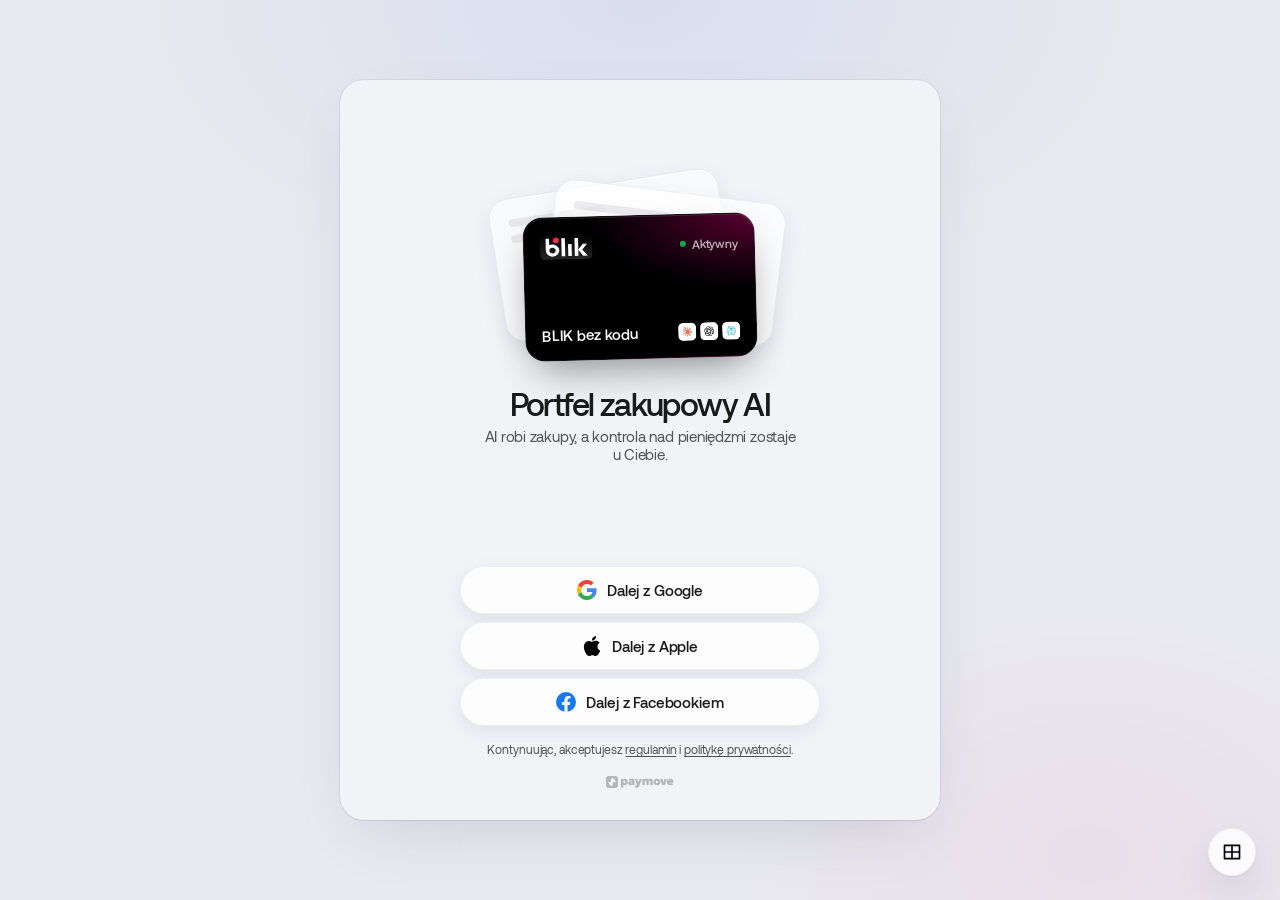
==== commit 3e34150d: "t417–t421: stara wersja (e2bf5c3) pod /stara/, fix dolnego paska w stanie bez BLIK (pm-ob-doc + rese" ====
--- a/index.html
+++ b/index.html
@@ -11,37 +11,37 @@
 <meta name="description" content="Paymove Wallet: logowanie, onboarding z BLIK, portfel, historia zakupów botów, zwroty i limity.">
 <title>Paymove Wallet</title>
 <link rel="icon" type="image/svg+xml" href="assets/logos/sygnet.svg">
-<link rel="stylesheet" href="css/fonts.css?v=1795222939">
-<link rel="stylesheet" href="css/tokens.css?v=1795222939">
-<link rel="stylesheet" href="css/typography.css?v=1795222939">
-<link rel="stylesheet" href="css/base.css?v=1795222939">
-<link rel="stylesheet" href="css/shell.css?v=1795222939">
-<link rel="stylesheet" href="css/cards.css?v=1795222939">
-<link rel="stylesheet" href="css/actions.css?v=1795222939">
-<link rel="stylesheet" href="css/forms.css?v=1795222939">
-<link rel="stylesheet" href="css/feedback.css?v=1795222939">
-<link rel="stylesheet" href="css/chrome.css?v=1795222939">
-<link rel="stylesheet" href="css/touch.css?v=1795222939">
-<link rel="stylesheet" href="css/responsive.css?v=1795222939">
-<link rel="stylesheet" href="css/animations.css?v=1795222939">
-<link rel="stylesheet" href="css/shot.css?v=1795222939">
-<link rel="stylesheet" href="css/checkout.css?v=1795222939">
-<link rel="stylesheet" href="css/blik-button.css?v=1795222939">
-<link rel="stylesheet" href="css/mobile-sheets.css?v=1795222939">
-<link rel="stylesheet" href="css/mobile-onboarding.css?v=1795222939">
-<link rel="stylesheet" href="css/mobile.css?v=1795222939">
-<link rel="stylesheet" href="css/app-shell.css?v=1795222939">
-<link rel="stylesheet" href="css/screens/auth.css?v=1795222939">
-<link rel="stylesheet" href="css/screens/portfel.css?v=1795222939">
-<link rel="stylesheet" href="css/screens/dane.css?v=1795222939">
-<link rel="stylesheet" href="css/screens/historia.css?v=1795222939">
-<link rel="stylesheet" href="css/screens/boty.css?v=1795222939">
-<link rel="stylesheet" href="css/screens/limity.css?v=1795222939">
-<link rel="stylesheet" href="css/screens/zakupy.css?v=1795222939">
-<link rel="stylesheet" href="css/spacing.css?v=1795222939">
-<link rel="stylesheet" href="css/motion.css?v=1795222939">
-<link rel="stylesheet" href="css/polish.css?v=1795222939">
-<link rel="stylesheet" href="css/onboarding-legacy.css?v=1795222939">
+<link rel="stylesheet" href="css/fonts.css?v=1795236343">
+<link rel="stylesheet" href="css/tokens.css?v=1795236343">
+<link rel="stylesheet" href="css/typography.css?v=1795236343">
+<link rel="stylesheet" href="css/base.css?v=1795236343">
+<link rel="stylesheet" href="css/shell.css?v=1795236343">
+<link rel="stylesheet" href="css/cards.css?v=1795236343">
+<link rel="stylesheet" href="css/actions.css?v=1795236343">
+<link rel="stylesheet" href="css/forms.css?v=1795236343">
+<link rel="stylesheet" href="css/feedback.css?v=1795236343">
+<link rel="stylesheet" href="css/chrome.css?v=1795236343">
+<link rel="stylesheet" href="css/touch.css?v=1795236343">
+<link rel="stylesheet" href="css/responsive.css?v=1795236343">
+<link rel="stylesheet" href="css/animations.css?v=1795236343">
+<link rel="stylesheet" href="css/shot.css?v=1795236343">
+<link rel="stylesheet" href="css/checkout.css?v=1795236343">
+<link rel="stylesheet" href="css/blik-button.css?v=1795236343">
+<link rel="stylesheet" href="css/mobile-sheets.css?v=1795236343">
+<link rel="stylesheet" href="css/mobile-onboarding.css?v=1795236343">
+<link rel="stylesheet" href="css/mobile.css?v=1795236343">
+<link rel="stylesheet" href="css/app-shell.css?v=1795236343">
+<link rel="stylesheet" href="css/screens/auth.css?v=1795236343">
+<link rel="stylesheet" href="css/screens/portfel.css?v=1795236343">
+<link rel="stylesheet" href="css/screens/dane.css?v=1795236343">
+<link rel="stylesheet" href="css/screens/historia.css?v=1795236343">
+<link rel="stylesheet" href="css/screens/boty.css?v=1795236343">
+<link rel="stylesheet" href="css/screens/limity.css?v=1795236343">
+<link rel="stylesheet" href="css/screens/zakupy.css?v=1795236343">
+<link rel="stylesheet" href="css/spacing.css?v=1795236343">
+<link rel="stylesheet" href="css/motion.css?v=1795236343">
+<link rel="stylesheet" href="css/polish.css?v=1795236343">
+<link rel="stylesheet" href="css/onboarding-legacy.css?v=1795236343">
 <script>
   /* Tryb zrzutów: ?shot=1 wyłącza animacje i panel Stany jeszcze przed pierwszym renderem */
   (function () {
@@ -65,29 +65,29 @@
 <script type="importmap">
   {
     "imports": {
-      "./js/main.js": "./js/main.js?v=1795222939",
-      "./js/data.js": "./js/data.js?v=1795222939",
-      "./js/core/behaviors.js": "./js/core/behaviors.js?v=1795222939",
-      "./js/core/components.js": "./js/core/components.js?v=1795222939",
-      "./js/core/env.js": "./js/core/env.js?v=1795222939",
-      "./js/core/events.js": "./js/core/events.js?v=1795222939",
-      "./js/core/index.js": "./js/core/index.js?v=1795222939",
-      "./js/core/motion.js": "./js/core/motion.js?v=1795222939",
-      "./js/core/polish.js": "./js/core/polish.js?v=1795222939",
-      "./js/core/overlay.js": "./js/core/overlay.js?v=1795222939",
-      "./js/core/pm.js": "./js/core/pm.js?v=1795222939",
-      "./js/core/router.js": "./js/core/router.js?v=1795222939",
-      "./js/core/shell.js": "./js/core/shell.js?v=1795222939",
-      "./js/core/state.js": "./js/core/state.js?v=1795222939",
-      "./js/core/timers.js": "./js/core/timers.js?v=1795222939",
-      "./js/core/util.js": "./js/core/util.js?v=1795222939",
-      "./js/screens/auth.js": "./js/screens/auth.js?v=1795222939",
-      "./js/screens/boty.js": "./js/screens/boty.js?v=1795222939",
-      "./js/screens/dane.js": "./js/screens/dane.js?v=1795222939",
-      "./js/screens/historia.js": "./js/screens/historia.js?v=1795222939",
-      "./js/screens/limity.js": "./js/screens/limity.js?v=1795222939",
-      "./js/screens/portfel.js": "./js/screens/portfel.js?v=1795222939",
-      "./js/screens/zakupy.js": "./js/screens/zakupy.js?v=1795222939"
+      "./js/main.js": "./js/main.js?v=1795236343",
+      "./js/data.js": "./js/data.js?v=1795236343",
+      "./js/core/behaviors.js": "./js/core/behaviors.js?v=1795236343",
+      "./js/core/components.js": "./js/core/components.js?v=1795236343",
+      "./js/core/env.js": "./js/core/env.js?v=1795236343",
+      "./js/core/events.js": "./js/core/events.js?v=1795236343",
+      "./js/core/index.js": "./js/core/index.js?v=1795236343",
+      "./js/core/motion.js": "./js/core/motion.js?v=1795236343",
+      "./js/core/polish.js": "./js/core/polish.js?v=1795236343",
+      "./js/core/overlay.js": "./js/core/overlay.js?v=1795236343",
+      "./js/core/pm.js": "./js/core/pm.js?v=1795236343",
+      "./js/core/router.js": "./js/core/router.js?v=1795236343",
+      "./js/core/shell.js": "./js/core/shell.js?v=1795236343",
+      "./js/core/state.js": "./js/core/state.js?v=1795236343",
+      "./js/core/timers.js": "./js/core/timers.js?v=1795236343",
+      "./js/core/util.js": "./js/core/util.js?v=1795236343",
+      "./js/screens/auth.js": "./js/screens/auth.js?v=1795236343",
+      "./js/screens/boty.js": "./js/screens/boty.js?v=1795236343",
+      "./js/screens/dane.js": "./js/screens/dane.js?v=1795236343",
+      "./js/screens/historia.js": "./js/screens/historia.js?v=1795236343",
+      "./js/screens/limity.js": "./js/screens/limity.js?v=1795236343",
+      "./js/screens/portfel.js": "./js/screens/portfel.js?v=1795236343",
+      "./js/screens/zakupy.js": "./js/screens/zakupy.js?v=1795236343"
     }
   }
 </script>
@@ -99,28 +99,28 @@
     });
   }
 </script>
-<link rel="modulepreload" href="js/data.js?v=1795222939">
-<link rel="modulepreload" href="js/core/behaviors.js?v=1795222939">
-<link rel="modulepreload" href="js/core/components.js?v=1795222939">
-<link rel="modulepreload" href="js/core/env.js?v=1795222939">
-<link rel="modulepreload" href="js/core/events.js?v=1795222939">
-<link rel="modulepreload" href="js/core/index.js?v=1795222939">
-<link rel="modulepreload" href="js/core/motion.js?v=1795222939">
-<link rel="modulepreload" href="js/core/polish.js?v=1795222939">
-<link rel="modulepreload" href="js/core/overlay.js?v=1795222939">
-<link rel="modulepreload" href="js/core/pm.js?v=1795222939">
-<link rel="modulepreload" href="js/core/router.js?v=1795222939">
-<link rel="modulepreload" href="js/core/shell.js?v=1795222939">
-<link rel="modulepreload" href="js/core/state.js?v=1795222939">
-<link rel="modulepreload" href="js/core/timers.js?v=1795222939">
-<link rel="modulepreload" href="js/core/util.js?v=1795222939">
-<link rel="modulepreload" href="js/screens/auth.js?v=1795222939">
-<link rel="modulepreload" href="js/screens/boty.js?v=1795222939">
-<link rel="modulepreload" href="js/screens/dane.js?v=1795222939">
-<link rel="modulepreload" href="js/screens/historia.js?v=1795222939">
-<link rel="modulepreload" href="js/screens/limity.js?v=1795222939">
-<link rel="modulepreload" href="js/screens/portfel.js?v=1795222939">
-<link rel="modulepreload" href="js/screens/zakupy.js?v=1795222939">
-<script type="module" src="js/main.js?v=1795222939"></script>
+<link rel="modulepreload" href="js/data.js?v=1795236343">
+<link rel="modulepreload" href="js/core/behaviors.js?v=1795236343">
+<link rel="modulepreload" href="js/core/components.js?v=1795236343">
+<link rel="modulepreload" href="js/core/env.js?v=1795236343">
+<link rel="modulepreload" href="js/core/events.js?v=1795236343">
+<link rel="modulepreload" href="js/core/index.js?v=1795236343">
+<link rel="modulepreload" href="js/core/motion.js?v=1795236343">
+<link rel="modulepreload" href="js/core/polish.js?v=1795236343">
+<link rel="modulepreload" href="js/core/overlay.js?v=1795236343">
+<link rel="modulepreload" href="js/core/pm.js?v=1795236343">
+<link rel="modulepreload" href="js/core/router.js?v=1795236343">
+<link rel="modulepreload" href="js/core/shell.js?v=1795236343">
+<link rel="modulepreload" href="js/core/state.js?v=1795236343">
+<link rel="modulepreload" href="js/core/timers.js?v=1795236343">
+<link rel="modulepreload" href="js/core/util.js?v=1795236343">
+<link rel="modulepreload" href="js/screens/auth.js?v=1795236343">
+<link rel="modulepreload" href="js/screens/boty.js?v=1795236343">
+<link rel="modulepreload" href="js/screens/dane.js?v=1795236343">
+<link rel="modulepreload" href="js/screens/historia.js?v=1795236343">
+<link rel="modulepreload" href="js/screens/limity.js?v=1795236343">
+<link rel="modulepreload" href="js/screens/portfel.js?v=1795236343">
+<link rel="modulepreload" href="js/screens/zakupy.js?v=1795236343">
+<script type="module" src="js/main.js?v=1795236343"></script>
 </body>
 </html>
--- a/css/mobile-onboarding.css
+++ b/css/mobile-onboarding.css
@@ -1,12 +1,12 @@
 /* Onboarding na telefonie: przewijany dokument, przyklejony nagłówek */
 /* onboarding (mobile): przewija się dokument, nagłówek z postępem przyklejony, pole nad klawiaturą */
 @media (max-width:1023px){
-  html:has(.screen.au-ob),html:has(.screen.au-ob) body{height:auto;min-height:100%;overflow:visible}
-  html:has(.screen.au-ob) .app,html:has(.screen.au-ob) .stage,html:has(.screen.au-ob) .device,html:has(.screen.au-ob) .view,html:has(.screen.au-ob) .screen.au-ob{height:auto;min-height:100dvh;flex:none;display:flex;flex-direction:column;overflow:visible}
-  html:has(.screen.au-ob) .screen.au-ob .content{flex:1 0 auto;min-height:0;overflow:visible;padding-bottom:24px}
-  html:has(.screen.au-ob) .au-ob-hdr{position:sticky;top:0;z-index:30;background:var(--bg)}
-  html:has(.screen.au-ob) .au-ob .field{scroll-margin-top:calc(56px + 24px + env(safe-area-inset-top))}
-  html:has(.screen.au-ob) .au-ob .cta-bar{position:static}
+  html.pm-ob-doc,html.pm-ob-doc body{height:auto;min-height:100%;overflow:visible}
+  html.pm-ob-doc .app,html.pm-ob-doc .stage,html.pm-ob-doc .device,html.pm-ob-doc .view,html.pm-ob-doc .screen.au-ob{height:auto;min-height:100dvh;flex:none;display:flex;flex-direction:column;overflow:visible}
+  html.pm-ob-doc .screen.au-ob .content{flex:1 0 auto;min-height:0;overflow:visible;padding-bottom:24px}
+  html.pm-ob-doc .au-ob-hdr{position:sticky;top:0;z-index:30;background:var(--bg)}
+  html.pm-ob-doc .au-ob .field{scroll-margin-top:calc(56px + 24px + env(safe-area-inset-top))}
+  html.pm-ob-doc .au-ob .cta-bar{position:static}
   /* t406/5: dolne przyciski (Pomiń na razie / Zrobię to później) dalej od krawędzi i home indicatora */
   html .screen:is(.au-ob,.au-done) .cta-bar{padding-bottom:calc(max(16px, env(safe-area-inset-bottom)) + 16px)}
   html:has(.au-ob input:focus) .states-fab{display:none!important}
--- a/css/mobile.css
+++ b/css/mobile.css
@@ -12,7 +12,7 @@
   .device:not(.has-tabbar) .screen>.content:last-child{padding-bottom:max(24px,env(safe-area-inset-bottom))}
   .cta-bar{padding-left:16px;padding-right:16px}
   /* onboarding: dokument przewija się sam, shell wraca do przepływu */
-  html:has(.screen.au-ob) .app{position:relative;inset:auto}
+  html.pm-ob-doc .app{position:relative;inset:auto}
   /* FAB Stany: mały, z lewej, nad tab barem */
   .states-fab{left:8px;right:auto;bottom:calc(max(8px,env(safe-area-inset-bottom)) + 66px);width:36px;height:36px;opacity:.55}
   .states-fab:hover,.states-fab[aria-expanded="true"]{opacity:1;transform:none}
--- a/css/screens/auth.css
+++ b/css/screens/auth.css
@@ -279,3 +279,6 @@
   .sheet.au-in3,.au-in3 *,.au-in3 *::before,.au-in3 *::after {animation:none!important}
 }
 .is-shot .sheet.au-in3,.is-shot .au-in3 *,.is-shot .au-in3 *::before,.is-shot .au-in3 *::after {animation:none!important}
+/* t421: bez badge'y pod kartą – karta wyśrodkowana w wolnym miejscu między nagłówkiem a przyciskiem (równe odstępy) */
+.content:has(.au-vc) > .ob-step,.content:has(.au-vc) > .ob-step > .stack-24,.content:has(.au-vc) > .stack-24{flex:1 0 auto}
+.stack-24 > .au-vc{margin-block:auto}
--- a/css/polish.css
+++ b/css/polish.css
@@ -134,3 +134,16 @@
 /* ---------- t416: pusty stan z wyśrodkowaną treścią – tytuł ekranu zostaje u góry (Historia pusta) ---------- */
 .screen.pm-polish .content--center > :first-child:not(.empty){margin-bottom:auto}
 .screen.pm-polish .content--center > .empty{margin-bottom:auto}
+
+/* ---------- t418: logo Paymove w stopce zamiast w nagłówku ---------- */
+/* pusty nagłówek (bez strzałki) = tylko odstęp od góry pod safe area (statusbar trzyma env(safe-area-inset-top));
+   w ekranach przepływu (onboarding, login, zgoda, gotowe) zostaje pełna wysokość, żeby układ się nie przesunął */
+.screen:not(.au-ob):not(.au-done):not(.au-login):not(.au-addblik):not([class*=" zg-"]):not(:has([class^="zg-"],[class*=" zg-"])) > .hdr.hdr--bare{height:clamp(12px, 1.8svh + 2px, 20px)}
+@media (min-width:1024px){
+  .screen:not(.au-ob):not(.au-done):not(.au-login):not(.au-addblik):not([class*=" zg-"]):not(:has([class^="zg-"],[class*=" zg-"])) > .hdr.hdr--bare{height:24px}
+}
+.pm-foot{flex:none;display:flex;justify-content:center;align-items:center;margin-top:auto;padding:var(--section-gap,24px) 0 4px;pointer-events:none;user-select:none;-webkit-user-select:none}
+.pm-foot img{display:block;height:14px;width:auto;opacity:.28}
+/* w dolnym pasku akcji przepływów: pod ostatnim linkiem, przed safe area; bez zmiany szerokości przycisków */
+.cta-bar > .pm-foot--cta{margin-top:0;padding:4px 0 0}
+.cta-bar > .pm-foot--cta img{height:12px}
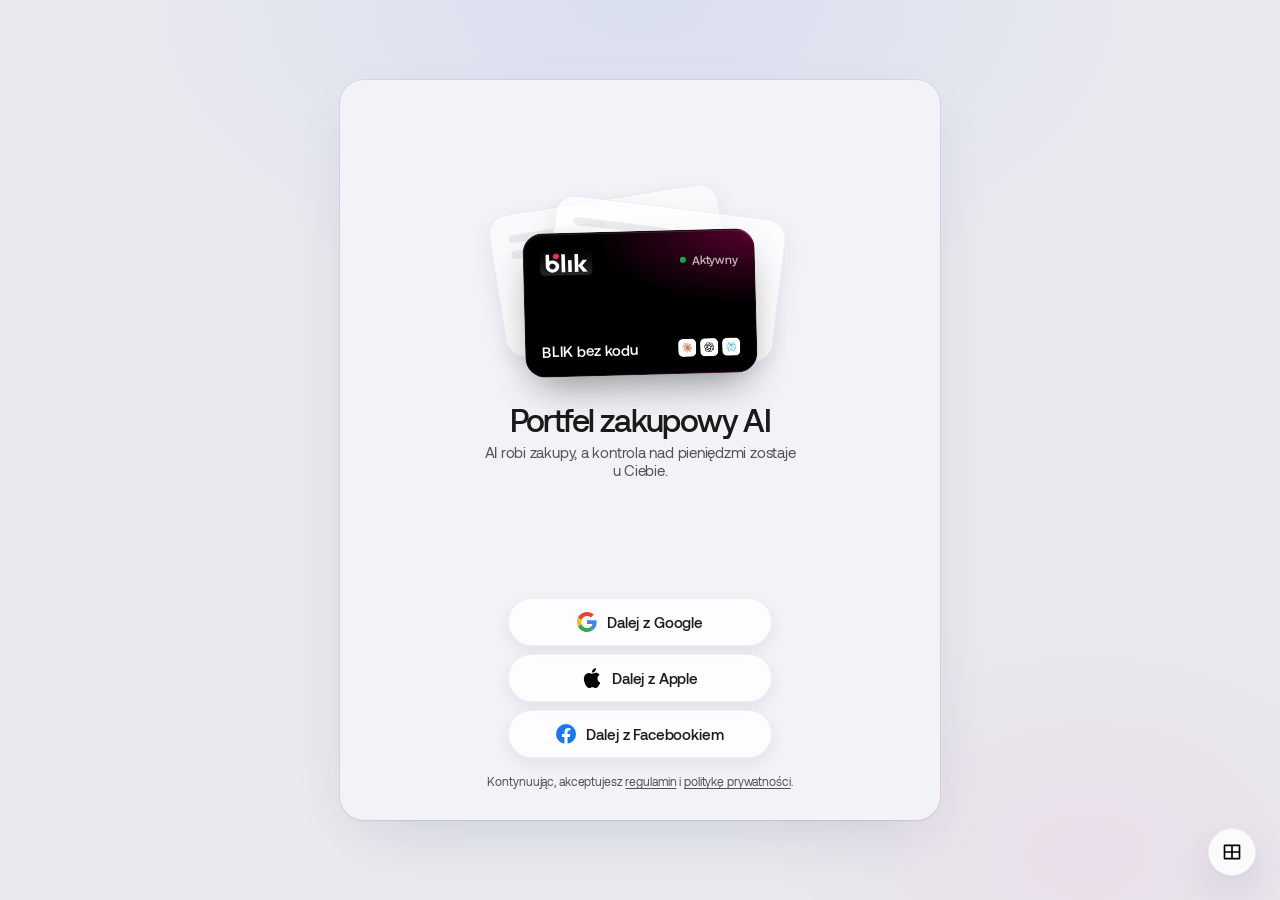
==== commit 8d62938e: "t426: login – przyciski social od treści (równa szerokość, wyśrodkowane); onboarding krok 1 – <form>" ====
--- a/index.html
+++ b/index.html
@@ -11,37 +11,36 @@
 <meta name="description" content="Paymove Wallet: logowanie, onboarding z BLIK, portfel, historia zakupów botów, zwroty i limity.">
 <title>Paymove Wallet</title>
 <link rel="icon" type="image/svg+xml" href="assets/logos/sygnet.svg">
-<link rel="stylesheet" href="css/fonts.css?v=1795236343">
-<link rel="stylesheet" href="css/tokens.css?v=1795236343">
-<link rel="stylesheet" href="css/typography.css?v=1795236343">
-<link rel="stylesheet" href="css/base.css?v=1795236343">
-<link rel="stylesheet" href="css/shell.css?v=1795236343">
-<link rel="stylesheet" href="css/cards.css?v=1795236343">
-<link rel="stylesheet" href="css/actions.css?v=1795236343">
-<link rel="stylesheet" href="css/forms.css?v=1795236343">
-<link rel="stylesheet" href="css/feedback.css?v=1795236343">
-<link rel="stylesheet" href="css/chrome.css?v=1795236343">
-<link rel="stylesheet" href="css/touch.css?v=1795236343">
-<link rel="stylesheet" href="css/responsive.css?v=1795236343">
-<link rel="stylesheet" href="css/animations.css?v=1795236343">
-<link rel="stylesheet" href="css/shot.css?v=1795236343">
-<link rel="stylesheet" href="css/checkout.css?v=1795236343">
-<link rel="stylesheet" href="css/blik-button.css?v=1795236343">
-<link rel="stylesheet" href="css/mobile-sheets.css?v=1795236343">
-<link rel="stylesheet" href="css/mobile-onboarding.css?v=1795236343">
-<link rel="stylesheet" href="css/mobile.css?v=1795236343">
-<link rel="stylesheet" href="css/app-shell.css?v=1795236343">
-<link rel="stylesheet" href="css/screens/auth.css?v=1795236343">
-<link rel="stylesheet" href="css/screens/portfel.css?v=1795236343">
-<link rel="stylesheet" href="css/screens/dane.css?v=1795236343">
-<link rel="stylesheet" href="css/screens/historia.css?v=1795236343">
-<link rel="stylesheet" href="css/screens/boty.css?v=1795236343">
-<link rel="stylesheet" href="css/screens/limity.css?v=1795236343">
-<link rel="stylesheet" href="css/screens/zakupy.css?v=1795236343">
-<link rel="stylesheet" href="css/spacing.css?v=1795236343">
-<link rel="stylesheet" href="css/motion.css?v=1795236343">
-<link rel="stylesheet" href="css/polish.css?v=1795236343">
-<link rel="stylesheet" href="css/onboarding-legacy.css?v=1795236343">
+<link rel="stylesheet" href="css/fonts.css?v=1795239659">
+<link rel="stylesheet" href="css/tokens.css?v=1795239659">
+<link rel="stylesheet" href="css/typography.css?v=1795239659">
+<link rel="stylesheet" href="css/base.css?v=1795239659">
+<link rel="stylesheet" href="css/shell.css?v=1795239659">
+<link rel="stylesheet" href="css/cards.css?v=1795239659">
+<link rel="stylesheet" href="css/actions.css?v=1795239659">
+<link rel="stylesheet" href="css/forms.css?v=1795239659">
+<link rel="stylesheet" href="css/feedback.css?v=1795239659">
+<link rel="stylesheet" href="css/chrome.css?v=1795239659">
+<link rel="stylesheet" href="css/touch.css?v=1795239659">
+<link rel="stylesheet" href="css/responsive.css?v=1795239659">
+<link rel="stylesheet" href="css/animations.css?v=1795239659">
+<link rel="stylesheet" href="css/shot.css?v=1795239659">
+<link rel="stylesheet" href="css/checkout.css?v=1795239659">
+<link rel="stylesheet" href="css/blik-button.css?v=1795239659">
+<link rel="stylesheet" href="css/mobile-sheets.css?v=1795239659">
+<link rel="stylesheet" href="css/mobile-onboarding.css?v=1795239659">
+<link rel="stylesheet" href="css/mobile.css?v=1795239659">
+<link rel="stylesheet" href="css/app-shell.css?v=1795239659">
+<link rel="stylesheet" href="css/screens/auth.css?v=1795239659">
+<link rel="stylesheet" href="css/screens/portfel.css?v=1795239659">
+<link rel="stylesheet" href="css/screens/dane.css?v=1795239659">
+<link rel="stylesheet" href="css/screens/historia.css?v=1795239659">
+<link rel="stylesheet" href="css/screens/boty.css?v=1795239659">
+<link rel="stylesheet" href="css/screens/limity.css?v=1795239659">
+<link rel="stylesheet" href="css/screens/zakupy.css?v=1795239659">
+<link rel="stylesheet" href="css/spacing.css?v=1795239659">
+<link rel="stylesheet" href="css/motion.css?v=1795239659">
+<link rel="stylesheet" href="css/polish.css?v=1795239659">
 <script>
   /* Tryb zrzutów: ?shot=1 wyłącza animacje i panel Stany jeszcze przed pierwszym renderem */
   (function () {
@@ -65,29 +64,29 @@
 <script type="importmap">
   {
     "imports": {
-      "./js/main.js": "./js/main.js?v=1795236343",
-      "./js/data.js": "./js/data.js?v=1795236343",
-      "./js/core/behaviors.js": "./js/core/behaviors.js?v=1795236343",
-      "./js/core/components.js": "./js/core/components.js?v=1795236343",
-      "./js/core/env.js": "./js/core/env.js?v=1795236343",
-      "./js/core/events.js": "./js/core/events.js?v=1795236343",
-      "./js/core/index.js": "./js/core/index.js?v=1795236343",
-      "./js/core/motion.js": "./js/core/motion.js?v=1795236343",
-      "./js/core/polish.js": "./js/core/polish.js?v=1795236343",
-      "./js/core/overlay.js": "./js/core/overlay.js?v=1795236343",
-      "./js/core/pm.js": "./js/core/pm.js?v=1795236343",
-      "./js/core/router.js": "./js/core/router.js?v=1795236343",
-      "./js/core/shell.js": "./js/core/shell.js?v=1795236343",
-      "./js/core/state.js": "./js/core/state.js?v=1795236343",
-      "./js/core/timers.js": "./js/core/timers.js?v=1795236343",
-      "./js/core/util.js": "./js/core/util.js?v=1795236343",
-      "./js/screens/auth.js": "./js/screens/auth.js?v=1795236343",
-      "./js/screens/boty.js": "./js/screens/boty.js?v=1795236343",
-      "./js/screens/dane.js": "./js/screens/dane.js?v=1795236343",
-      "./js/screens/historia.js": "./js/screens/historia.js?v=1795236343",
-      "./js/screens/limity.js": "./js/screens/limity.js?v=1795236343",
-      "./js/screens/portfel.js": "./js/screens/portfel.js?v=1795236343",
-      "./js/screens/zakupy.js": "./js/screens/zakupy.js?v=1795236343"
+      "./js/main.js": "./js/main.js?v=1795239659",
+      "./js/data.js": "./js/data.js?v=1795239659",
+      "./js/core/behaviors.js": "./js/core/behaviors.js?v=1795239659",
+      "./js/core/components.js": "./js/core/components.js?v=1795239659",
+      "./js/core/env.js": "./js/core/env.js?v=1795239659",
+      "./js/core/events.js": "./js/core/events.js?v=1795239659",
+      "./js/core/index.js": "./js/core/index.js?v=1795239659",
+      "./js/core/motion.js": "./js/core/motion.js?v=1795239659",
+      "./js/core/polish.js": "./js/core/polish.js?v=1795239659",
+      "./js/core/overlay.js": "./js/core/overlay.js?v=1795239659",
+      "./js/core/pm.js": "./js/core/pm.js?v=1795239659",
+      "./js/core/router.js": "./js/core/router.js?v=1795239659",
+      "./js/core/shell.js": "./js/core/shell.js?v=1795239659",
+      "./js/core/state.js": "./js/core/state.js?v=1795239659",
+      "./js/core/timers.js": "./js/core/timers.js?v=1795239659",
+      "./js/core/util.js": "./js/core/util.js?v=1795239659",
+      "./js/screens/auth.js": "./js/screens/auth.js?v=1795239659",
+      "./js/screens/boty.js": "./js/screens/boty.js?v=1795239659",
+      "./js/screens/dane.js": "./js/screens/dane.js?v=1795239659",
+      "./js/screens/historia.js": "./js/screens/historia.js?v=1795239659",
+      "./js/screens/limity.js": "./js/screens/limity.js?v=1795239659",
+      "./js/screens/portfel.js": "./js/screens/portfel.js?v=1795239659",
+      "./js/screens/zakupy.js": "./js/screens/zakupy.js?v=1795239659"
     }
   }
 </script>
@@ -99,28 +98,28 @@
     });
   }
 </script>
-<link rel="modulepreload" href="js/data.js?v=1795236343">
-<link rel="modulepreload" href="js/core/behaviors.js?v=1795236343">
-<link rel="modulepreload" href="js/core/components.js?v=1795236343">
-<link rel="modulepreload" href="js/core/env.js?v=1795236343">
-<link rel="modulepreload" href="js/core/events.js?v=1795236343">
-<link rel="modulepreload" href="js/core/index.js?v=1795236343">
-<link rel="modulepreload" href="js/core/motion.js?v=1795236343">
-<link rel="modulepreload" href="js/core/polish.js?v=1795236343">
-<link rel="modulepreload" href="js/core/overlay.js?v=1795236343">
-<link rel="modulepreload" href="js/core/pm.js?v=1795236343">
-<link rel="modulepreload" href="js/core/router.js?v=1795236343">
-<link rel="modulepreload" href="js/core/shell.js?v=1795236343">
-<link rel="modulepreload" href="js/core/state.js?v=1795236343">
-<link rel="modulepreload" href="js/core/timers.js?v=1795236343">
-<link rel="modulepreload" href="js/core/util.js?v=1795236343">
-<link rel="modulepreload" href="js/screens/auth.js?v=1795236343">
-<link rel="modulepreload" href="js/screens/boty.js?v=1795236343">
-<link rel="modulepreload" href="js/screens/dane.js?v=1795236343">
-<link rel="modulepreload" href="js/screens/historia.js?v=1795236343">
-<link rel="modulepreload" href="js/screens/limity.js?v=1795236343">
-<link rel="modulepreload" href="js/screens/portfel.js?v=1795236343">
-<link rel="modulepreload" href="js/screens/zakupy.js?v=1795236343">
-<script type="module" src="js/main.js?v=1795236343"></script>
+<link rel="modulepreload" href="js/data.js?v=1795239659">
+<link rel="modulepreload" href="js/core/behaviors.js?v=1795239659">
+<link rel="modulepreload" href="js/core/components.js?v=1795239659">
+<link rel="modulepreload" href="js/core/env.js?v=1795239659">
+<link rel="modulepreload" href="js/core/events.js?v=1795239659">
+<link rel="modulepreload" href="js/core/index.js?v=1795239659">
+<link rel="modulepreload" href="js/core/motion.js?v=1795239659">
+<link rel="modulepreload" href="js/core/polish.js?v=1795239659">
+<link rel="modulepreload" href="js/core/overlay.js?v=1795239659">
+<link rel="modulepreload" href="js/core/pm.js?v=1795239659">
+<link rel="modulepreload" href="js/core/router.js?v=1795239659">
+<link rel="modulepreload" href="js/core/shell.js?v=1795239659">
+<link rel="modulepreload" href="js/core/state.js?v=1795239659">
+<link rel="modulepreload" href="js/core/timers.js?v=1795239659">
+<link rel="modulepreload" href="js/core/util.js?v=1795239659">
+<link rel="modulepreload" href="js/screens/auth.js?v=1795239659">
+<link rel="modulepreload" href="js/screens/boty.js?v=1795239659">
+<link rel="modulepreload" href="js/screens/dane.js?v=1795239659">
+<link rel="modulepreload" href="js/screens/historia.js?v=1795239659">
+<link rel="modulepreload" href="js/screens/limity.js?v=1795239659">
+<link rel="modulepreload" href="js/screens/portfel.js?v=1795239659">
+<link rel="modulepreload" href="js/screens/zakupy.js?v=1795239659">
+<script type="module" src="js/main.js?v=1795239659"></script>
 </body>
 </html>
--- a/css/screens/auth.css
+++ b/css/screens/auth.css
@@ -282,3 +282,19 @@
 /* t421: bez badge'y pod kartą – karta wyśrodkowana w wolnym miejscu między nagłówkiem a przyciskiem (równe odstępy) */
 .content:has(.au-vc) > .ob-step,.content:has(.au-vc) > .ob-step > .stack-24,.content:has(.au-vc) > .stack-24{flex:1 0 auto}
 .stack-24 > .au-vc{margin-block:auto}
+
+/* t426: autouzupełnianie w onboardingu – bez żółtego/niebieskiego tła WebKit/Chrome (tło jak zwykłe pole),
+   jednorazowe podświetlenie wypełnionego pola (outline = zero zmian układu); typografia bez zmian */
+.au-ob .input:-webkit-autofill,.au-ob .input:-webkit-autofill:hover{
+  -webkit-box-shadow:0 0 0 100px #e8e9ee inset;box-shadow:0 0 0 100px #e8e9ee inset;
+  transition:background-color 600000s 0s,box-shadow .15s ease;animation-name:pm-af-detect;animation-duration:1ms}
+.au-ob .input:-webkit-autofill:focus{-webkit-box-shadow:0 0 0 2px var(--tp),0 0 0 100px #fbfbfd inset;box-shadow:0 0 0 2px var(--tp),0 0 0 100px #fbfbfd inset}
+@keyframes pm-af-detect{from{outline-color:transparent}to{outline-color:transparent}}
+.au-ob .field.is-autofilled .input{outline:2px solid transparent;outline-offset:2px;animation:pm-af-glow 900ms cubic-bezier(.2,.8,.2,1) both}
+@keyframes pm-af-glow{0%{outline-color:rgba(53,103,222,0);outline-offset:4px}18%{outline-color:rgba(53,103,222,.55);outline-offset:2px}100%{outline-color:rgba(53,103,222,0);outline-offset:2px}}
+@media (prefers-reduced-motion:reduce){.au-ob .field.is-autofilled .input{animation:none}}
+.is-shot .au-ob .field.is-autofilled .input{animation:none}
+
+/* t426: logowanie – przyciski social nie na pełną szerokość: szerokość od treści, równa w grupie, wyśrodkowane */
+.au-social{display:grid;grid-template-columns:minmax(min(100%,264px),max-content);justify-content:center;width:100%;max-width:none}
+.au-social .social-btn{width:100%;padding:0 28px}
--- a/css/screens/dane.css
+++ b/css/screens/dane.css
@@ -14,7 +14,17 @@
 .dn-resend {display:flex;align-items:center;gap:8px}
 .dn-resend .countdown {font:var(--t-code-sm);letter-spacing:var(--tr-code-sm)}
 
-/* t406/6: zmiana maila tylko przez obsługę */
-.dn-mail-help{margin:0;font:var(--t-caption);letter-spacing:var(--tr-caption);color:var(--tx-2)}
-.dn-mail-help a{color:var(--tp);font-weight:500;text-decoration:underline;text-decoration-thickness:1px;text-underline-offset:2px;border-radius:4px}
-.dn-mail-help a:focus-visible{outline:2px solid var(--tp);outline-offset:2px}
+/* t422: „Zmień mail” + dymek */
+.dn-badges .dn-mailbtn{position:relative;padding:2px 0;color:var(--tx-2)}
+.dn-mailbtn::after{content:"";position:absolute;inset:-11px -10px}         /* pole dotyku ≥44 px */
+.dn-mailbtn:focus-visible{outline:2px solid var(--tp);outline-offset:3px;border-radius:6px}
+.dn-tip{position:absolute;left:12px;right:12px;z-index:30;padding:12px 14px;border-radius:14px;
+  background:var(--tp);color:#fff;box-shadow:0 10px 30px rgba(15,17,26,.22),0 2px 6px rgba(15,17,26,.12);
+  opacity:0;transform:translateY(-4px) scale(.98);transform-origin:var(--arrow-x,50%) 0;
+  transition:opacity var(--dur-3,200ms) var(--ease-out),transform var(--dur-3,200ms) var(--ease-out)}
+.dn-tip.is-open{opacity:1;transform:none}
+.dn-tip::before{content:"";position:absolute;top:-5px;left:calc(var(--arrow-x,50%) - 6px);width:12px;height:12px;background:inherit;border-radius:2px;transform:rotate(45deg)}
+.dn-tip-text{margin:0;font:var(--t-caption);letter-spacing:var(--tr-caption);color:#fff}
+.dn-tip-text a{color:#fff;font-weight:600;text-decoration:underline;text-decoration-thickness:1px;text-underline-offset:2px;border-radius:4px;display:inline-block;padding:6px 0;margin:-6px 0}
+.dn-tip-text a:focus-visible{outline:2px solid #fff;outline-offset:2px}
+@media (prefers-reduced-motion: reduce){.dn-tip{transition:opacity 1ms;transform:none}}
--- a/css/spacing.css
+++ b/css/spacing.css
@@ -107,11 +107,6 @@
     gap:var(--s-1);                      /* imię→mail 2 → 4 */
   }
 
-  /* Dane: pomoc „Aby zmienić e-mail” prawie dotykała badge’a (2 px) → 8 px */
-  html .screen:not(.au-ob):not(.au-done):not(.au-login):not([class*=" zg-"]):not(:has([class^="zg-"],[class*=" zg-"])) .pstack > .dn-mail-help{
-    margin-top:calc(var(--s-2) - 2px);   /* + gap 2 = 8 */
-  }
-
   /* cta-bar: margines boczny jak treść */
   html .screen:not(.au-ob):not(.au-done):not(.au-login):not([class*=" zg-"]):not(:has([class^="zg-"],[class*=" zg-"])) > .cta-bar{
     padding-left:var(--gutter-l);
--- a/css/polish.css
+++ b/css/polish.css
@@ -1,4 +1,4 @@
-/* css/polish.css: finalny polish (t416). Ładowany po motion.css, przed onboarding-legacy.css.
+/* css/polish.css: finalny polish (t416). Ładowany po motion.css.
    Zakres: wyłącznie elementy oznaczone przez js/core/polish.js:
      .pm-polish        na .view > .screen (poza onboardingiem/loginem/zgodą) i na .sheet-layer (poza .au-in3/.au-checkout/zgodą)
      html.pm-polish-on gdy bieżąca trasa nie jest onboardingiem (toasty, fokus tab bara)
@@ -25,13 +25,8 @@
   --pm-tertiary:#68696C;
 }
 
-/* ---------- 2. kontrast: błąd na tokenie error (#BE222A ≥ 4.5:1) ---------- */
-.pm-polish{--err:#BE222A;--err-tint:rgba(190,34,42,.10)}
-.pm-polish .btn--danger-solid{background:var(--pm-error);box-shadow:0 8px 20px rgba(190,34,42,.24)}
+/* ---------- 2. (t423: nadpisania koloru tekstu/błędu usunięte – typografia zamrożona jak w e2bf5c3) ---------- */
 /* wyłączone pole kwoty: obrys zamiast opacity .4 (1.82:1 → ≈5.2:1) */
-.pm-polish .money.off,.pm-polish .money.is-disabled{opacity:1;background:transparent;box-shadow:inset 0 0 0 1px var(--pm-hairline)}
-.pm-polish .money.off input,.pm-polish .money.off span,
-.pm-polish .money.is-disabled input,.pm-polish .money.is-disabled span{color:var(--pm-tertiary);-webkit-text-fill-color:var(--pm-tertiary)}
 
 /* ---------- 3. fokus: spójny ring #3567DE 2px / offset 2px ---------- */
 .pm-polish :focus-visible,html.pm-polish-on .tabbar :focus-visible{outline:2px solid var(--pm-focus);outline-offset:2px}
@@ -48,13 +43,10 @@
 .pm-polish .range:focus-visible::-moz-range-thumb{box-shadow:0 0 0 2px #fff,0 0 0 4px var(--pm-focus)}
 
 /* ---------- 4. tap targety ≥44 px dla linków w tekście (bez zmiany layoutu) ---------- */
-.pm-polish :is(.dn-mail-help,.legal,.hint,.sheet-text,.lead-text,.banner-text) a:not(.btn):not(.chip){
-  display:inline-block;padding:15px 0;margin:-15px 0}
 /* przycisk kopiowania (nr transakcji): niewidoczne powiększenie */
 .pm-copy{position:relative;display:inline;margin:0;padding:0;border:0;background:none;font:inherit;letter-spacing:inherit;color:inherit;text-align:inherit;word-break:inherit;cursor:pointer;border-radius:6px;-webkit-tap-highlight-color:transparent;transition:color var(--dur-3) var(--ease-standard),opacity var(--dur-2) var(--ease-standard)}
 .pm-copy::before{content:"";position:absolute;left:50%;top:50%;width:max(100%,44px);height:44px;transform:translate(-50%,-50%)}
 .pm-copy:active{opacity:.55;transition-duration:0s}
-.pm-copy.is-copied{color:var(--pm-success-text)}
 
 /* ---------- 5. hairline nagłówka/CTA po przewinięciu (tylko opacity, zero zmiany wysokości) ---------- */
 .pm-polish > .hdr,.pm-polish > .cta-bar{position:relative}
@@ -88,7 +80,6 @@
 
 /* ---------- 10. toasty: sprężyna, swipe w górę, rysowany ✓ ---------- */
 html.pm-polish-on .toast{pointer-events:auto;touch-action:none}
-html.pm-polish-on .toast span{text-wrap:balance}
 .pm-check{display:block;width:20px;height:20px;flex:none}
 .pm-check circle,.pm-check path{fill:none;stroke:currentColor;stroke-width:1.8;stroke-linecap:round;stroke-linejoin:round}
 .pm-check circle{opacity:.6}
@@ -99,10 +90,7 @@
   background:linear-gradient(100deg,rgba(255,255,255,0) 0%,rgba(255,255,255,.10) 40%,rgba(255,255,255,.20) 50%,rgba(255,255,255,.10) 60%,rgba(255,255,255,0) 100%);
   transform:translateX(-120%) skewX(-14deg)}
 
-/* ---------- 12. typografia: balans nagłówków, ładne akapity, cyfry tabelaryczne ---------- */
-.pm-polish :is(h1,h2,.title,.h-sheet,.pname,.display,.pf-hi,.empty-title,.banner-title,.tl-title){text-wrap:balance}
-.pm-polish :is(p,.hint,.lead-text,.sheet-text,.empty-text,.banner-text,.legal,.pf-alert-s){text-wrap:pretty}
-.pm-polish :is(.progress-meta,.tl-meta,.countdown,.pf-tile .meta,.hs-active .mono-s,.bspend-amt .meta){font-variant-numeric:tabular-nums}
+/* ---------- 12. (t423: usunięte – typografia zamrożona) ---------- */
 
 /* ---------- 13. optyka ikon: chevron dosunięty do krawędzi paddingu ---------- */
 .pm-polish .row .row-chev:last-child,.pm-polish .bot-top .row-chev{margin-right:-4px}
@@ -145,5 +133,3 @@
 .pm-foot{flex:none;display:flex;justify-content:center;align-items:center;margin-top:auto;padding:var(--section-gap,24px) 0 4px;pointer-events:none;user-select:none;-webkit-user-select:none}
 .pm-foot img{display:block;height:14px;width:auto;opacity:.28}
 /* w dolnym pasku akcji przepływów: pod ostatnim linkiem, przed safe area; bez zmiany szerokości przycisków */
-.cta-bar > .pm-foot--cta{margin-top:0;padding:4px 0 0}
-.cta-bar > .pm-foot--cta img{height:12px}
